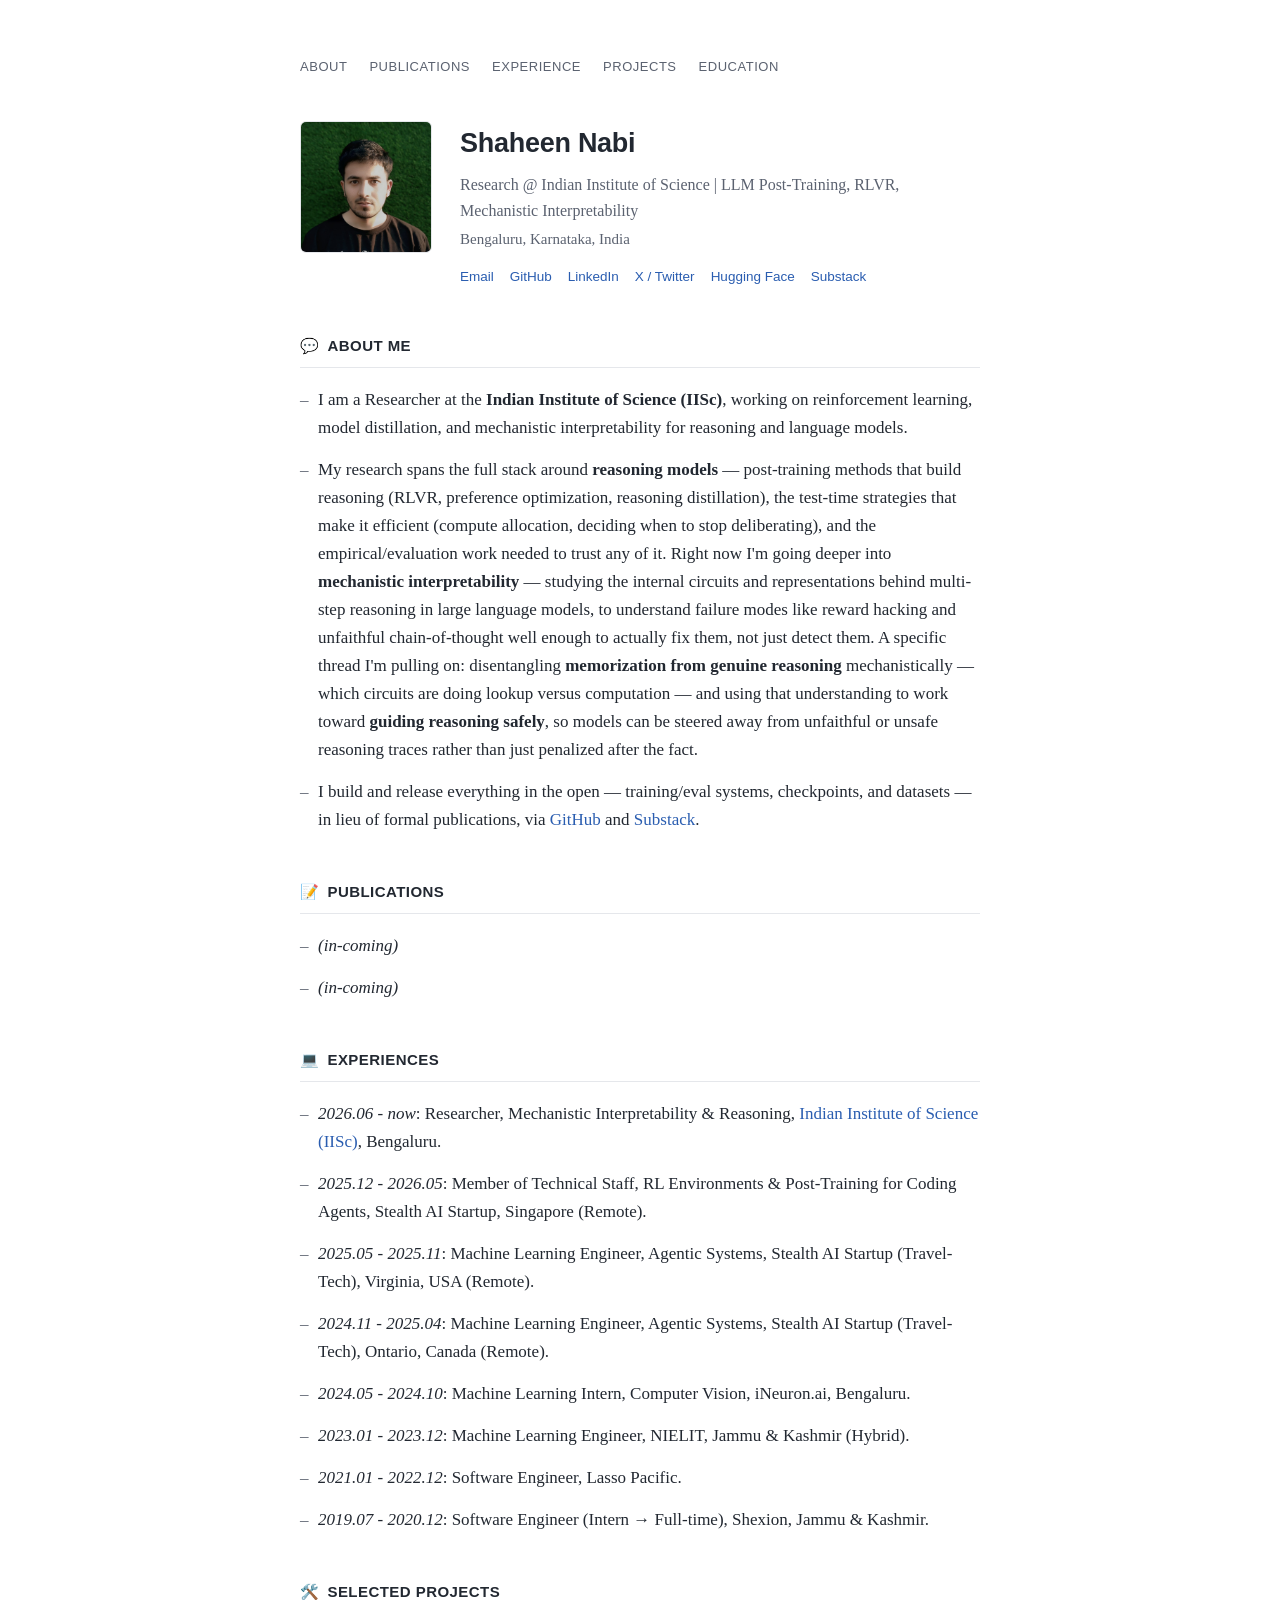
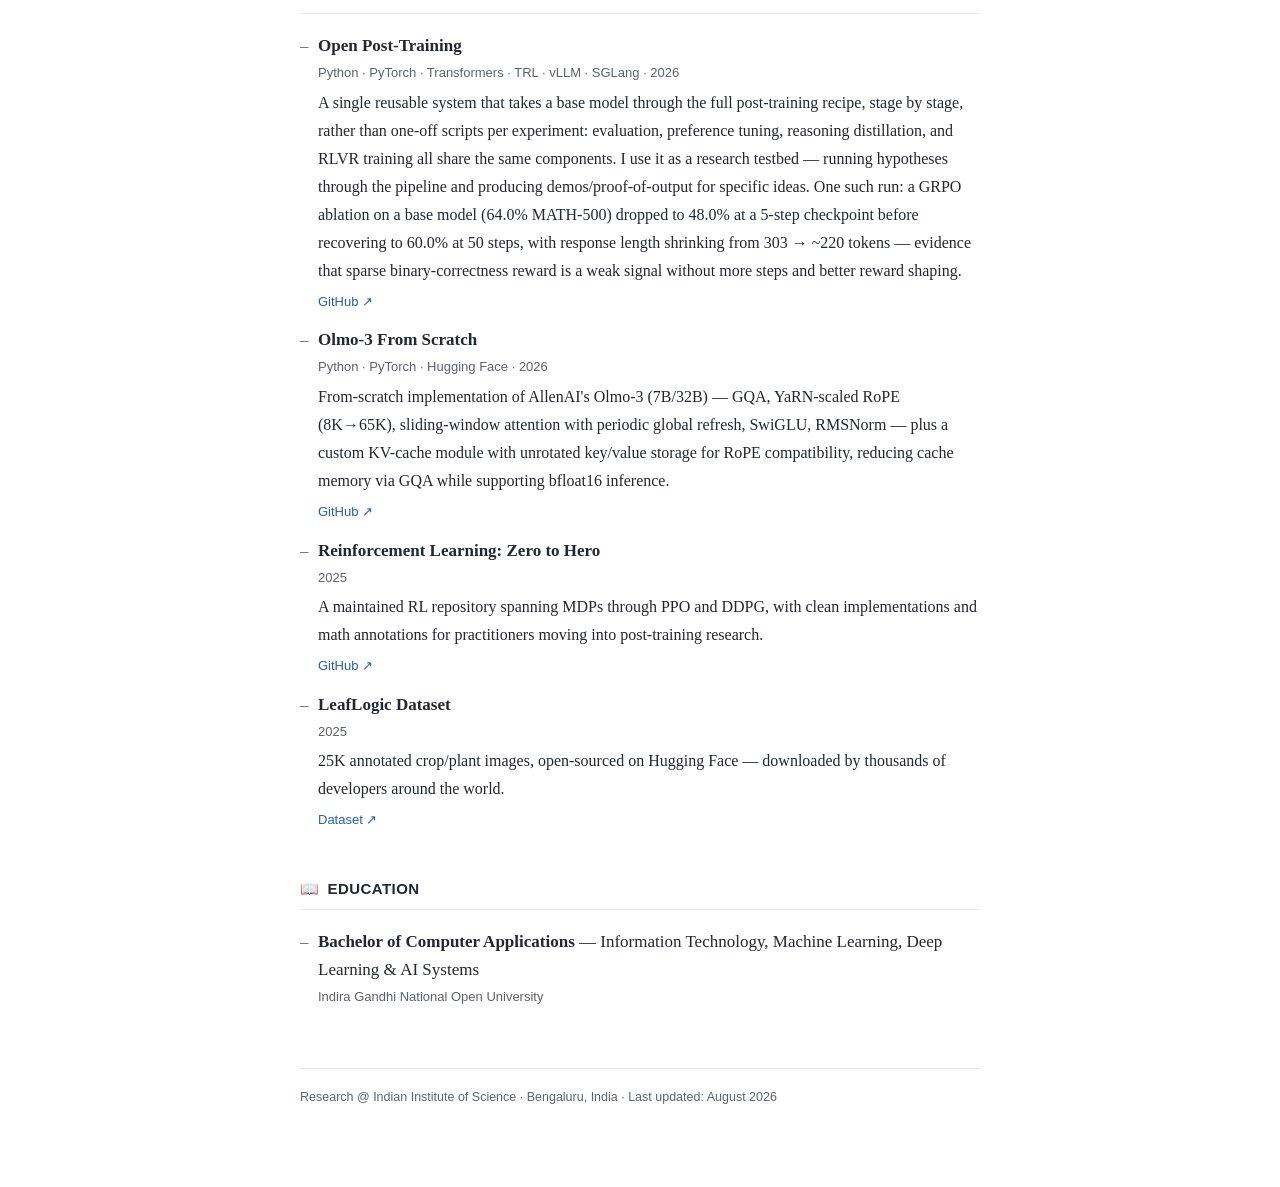
==== index.html @ dc5d9d8c "Update index.html" ====
<!DOCTYPE html>
<html lang="en">
<head>
<meta charset="UTF-8">
<meta name="viewport" content="width=device-width, initial-scale=1.0">
<meta name="description" content="Shaheen Nabi — Research Engineer working on LLM post-training, reasoning models, and reinforcement learning.">
<title>Shaheen Nabi</title>
<style>
  :root{
    --bg: #ffffff;
    --text: #222831;
    --muted: #5b6270;
    --link: #2a5db0;
    --rule: #e5e7eb;
    --accent: #1f7a5c;
    --maxw: 720px;
  }
  *{box-sizing:border-box;}
  body{
    margin:0;
    background:var(--bg);
    color:var(--text);
    font-family: "Iowan Old Style", "Palatino Linotype", Georgia, "Noto Serif", serif;
    font-size:17px;
    line-height:1.65;
    -webkit-font-smoothing:antialiased;
  }
  a{ color:var(--link); text-decoration:none; }
  a:hover{ text-decoration:underline; }
  .wrap{
    max-width:var(--maxw);
    margin:0 auto;
    padding: 56px 20px 80px;
  }
  /* nav */
  nav.top{
    display:flex;
    gap:22px;
    font-family: -apple-system, BlinkMacSystemFont, "Segoe UI", Helvetica, Arial, sans-serif;
    font-size:13px;
    letter-spacing:.04em;
    text-transform:uppercase;
    color:var(--muted);
    margin-bottom:44px;
    flex-wrap:wrap;
  }
  nav.top a{ color:var(--muted); }
  nav.top a:hover{ color:var(--link); }

  /* header / profile block */
  header.profile{
    display:flex;
    gap:28px;
    align-items:flex-start;
    margin-bottom:8px;
  }
  header.profile img{
    width:132px;
    height:132px;
    border-radius:6px;
    object-fit:cover;
    flex-shrink:0;
    border:1px solid var(--rule);
  }
  .id h1{
    font-family: -apple-system, BlinkMacSystemFont, "Segoe UI", Helvetica, Arial, sans-serif;
    font-size:27px;
    font-weight:700;
    margin:0 0 6px;
    letter-spacing:-.01em;
  }
  .id .role{
    font-size:16px;
    color:var(--muted);
    margin-bottom:2px;
  }
  .id .loc{
    font-size:15px;
    color:var(--muted);
    margin-bottom:14px;
  }
  .contacts{
    display:flex;
    flex-wrap:wrap;
    gap:12px 16px;
    font-family: -apple-system, BlinkMacSystemFont, "Segoe UI", Helvetica, Arial, sans-serif;
    font-size:13.5px;
  }
  .contacts a{ color:var(--link); white-space:nowrap; }

  h2.section{
    font-family: -apple-system, BlinkMacSystemFont, "Segoe UI", Helvetica, Arial, sans-serif;
    font-size:15px;
    letter-spacing:.03em;
    text-transform:uppercase;
    color:var(--text);
    border-bottom:1px solid var(--rule);
    padding-bottom:8px;
    margin:46px 0 18px;
  }
  h2.section .emoji{ margin-right:8px; }

  p{ margin:0 0 14px; }

  ul.plain{ list-style:none; margin:0; padding:0; }
  ul.plain li{
    margin-bottom:14px;
    padding-left:18px;
    position:relative;
  }
  ul.plain li::before{
    content:"–";
    position:absolute;
    left:0;
    color:var(--muted);
  }

  .entry-title{ font-weight:700; }
  .entry-meta{
    display:block;
    font-family: -apple-system, BlinkMacSystemFont, "Segoe UI", Helvetica, Arial, sans-serif;
    font-size:13px;
    color:var(--muted);
    margin-top:2px;
    margin-bottom:5px;
  }
  .entry-desc{ font-size:16px; }
  .links-row{
    font-family: -apple-system, BlinkMacSystemFont, "Segoe UI", Helvetica, Arial, sans-serif;
    font-size:13px;
    margin-top:6px;
  }
  .links-row a{ margin-right:14px; }

  .skills-grid{
    display:grid;
    grid-template-columns: 150px 1fr;
    row-gap:10px;
    column-gap:14px;
    font-size:15.5px;
  }
  .skills-grid dt{
    font-weight:700;
    font-family: -apple-system, BlinkMacSystemFont, "Segoe UI", Helvetica, Arial, sans-serif;
    font-size:13px;
    color:var(--muted);
    text-transform:uppercase;
    letter-spacing:.02em;
    padding-top:2px;
  }
  .skills-grid dd{ margin:0; }

  .research-grid li .entry-title{ display:inline; }

  footer{
    margin-top:60px;
    padding-top:18px;
    border-top:1px solid var(--rule);
    font-family: -apple-system, BlinkMacSystemFont, "Segoe UI", Helvetica, Arial, sans-serif;
    font-size:12.5px;
    color:var(--muted);
  }

  @media (max-width: 560px){
    header.profile{ flex-direction:column; align-items:flex-start; }
    .skills-grid{ grid-template-columns: 1fr; }
    .skills-grid dt{ margin-bottom:-4px; }
  }

  @media (prefers-reduced-motion: reduce){
    *{ scroll-behavior:auto !important; }
  }
</style>
</head>
<body>
<div class="wrap">

  <nav class="top">
    <a href="#about">About</a>
    <a href="#publications">Publications</a>
    <a href="#experience">Experience</a>
    <a href="#projects">Projects</a>
    <a href="#education">Education</a>
  </nav>

  <header class="profile">
    <img src="https://shaheennabi.github.io/Shaheen-Nabi.jpg" alt="Shaheen Nabi">
    <div class="id">
      <h1>Shaheen Nabi</h1>
      <div class="role">Research @ Indian Institute of Science | LLM Post-Training, RLVR, Mechanistic Interpretability</div>
      <div class="loc">Bengaluru, Karnataka, India</div>
      <div class="contacts">
        <a href="mailto:devshaheen0@gmail.com">Email</a>
        <a href="https://github.com/shaheennabi">GitHub</a>
        <a href="https://www.linkedin.com/in/shaheennabi/">LinkedIn</a>
        <a href="https://x.com/DevShaheen1">X / Twitter</a>
        <a href="https://huggingface.co/devshaheen">Hugging Face</a>
        <a href="https://substack.com/@shaheennabi">Substack</a>
      </div>
    </div>
  </header>

  <h2 class="section" id="about"><span class="emoji">💬</span>About Me</h2>
  <ul class="plain">
    <li>I am a Researcher at the <strong>Indian Institute of Science (IISc)</strong>, working on reinforcement learning, model distillation, and mechanistic interpretability for reasoning and language models.</li>
    <li>My research spans the full stack around <strong>reasoning models</strong> — post-training methods that build reasoning (RLVR, preference optimization, reasoning distillation), the test-time strategies that make it efficient (compute allocation, deciding when to stop deliberating), and the empirical/evaluation work needed to trust any of it. Right now I'm going deeper into <strong>mechanistic interpretability</strong> — studying the internal circuits and representations behind multi-step reasoning in large language models, to understand failure modes like reward hacking and unfaithful chain-of-thought well enough to actually fix them, not just detect them. A specific thread I'm pulling on: disentangling <strong>memorization from genuine reasoning</strong> mechanistically — which circuits are doing lookup versus computation — and using that understanding to work toward <strong>guiding reasoning safely</strong>, so models can be steered away from unfaithful or unsafe reasoning traces rather than just penalized after the fact.</li>
    <li>I build and release everything in the open — training/eval systems, checkpoints, and datasets — in lieu of formal publications, via <a href="https://github.com/shaheennabi">GitHub</a> and <a href="https://substack.com/@shaheennabi/posts">Substack</a>.</li>
  </ul>

  <h2 class="section" id="publications"><span class="emoji">📝</span>Publications</h2>
  <ul class="plain">
    <li><em>(in-coming)</em></li>
    <li><em>(in-coming)</em></li>
  </ul>

  <h2 class="section" id="experience"><span class="emoji">💻</span>Experiences</h2>
  <ul class="plain">
    <li><em>2026.06 - now</em>: Researcher, Mechanistic Interpretability &amp; Reasoning, <a href="https://www.iisc.ac.in/">Indian Institute of Science (IISc)</a>, Bengaluru.</li>
    <li><em>2025.12 - 2026.05</em>: Member of Technical Staff, RL Environments &amp; Post-Training for Coding Agents, Stealth AI Startup, Singapore (Remote).</li>
    <li><em>2025.05 - 2025.11</em>: Machine Learning Engineer, Agentic Systems, Stealth AI Startup (Travel-Tech), Virginia, USA (Remote).</li>
    <li><em>2024.11 - 2025.04</em>: Machine Learning Engineer, Agentic Systems, Stealth AI Startup (Travel-Tech), Ontario, Canada (Remote).</li>
    <li><em>2024.05 - 2024.10</em>: Machine Learning Intern, Computer Vision, iNeuron.ai, Bengaluru.</li>
    <li><em>2023.01 - 2023.12</em>: Machine Learning Engineer, NIELIT, Jammu &amp; Kashmir (Hybrid).</li>
    <li><em>2021.01 - 2022.12</em>: Software Engineer, Lasso Pacific.</li>
    <li><em>2019.07 - 2020.12</em>: Software Engineer (Intern → Full-time), Shexion, Jammu &amp; Kashmir.</li>
  </ul>

  <h2 class="section" id="projects"><span class="emoji">🛠️</span>Selected Projects</h2>
  <ul class="plain">
    <li>
      <span class="entry-title">Open Post-Training</span>
      <span class="entry-meta">Python · PyTorch · Transformers · TRL · vLLM · SGLang · 2026</span>
      <span class="entry-desc">A single reusable system that takes a base model through the full post-training recipe, stage by stage, rather than one-off scripts per experiment: evaluation, preference tuning, reasoning distillation, and RLVR training all share the same components. I use it as a research testbed — running hypotheses through the pipeline and producing demos/proof-of-output for specific ideas. One such run: a GRPO ablation on a base model (64.0% MATH-500) dropped to 48.0% at a 5-step checkpoint before recovering to 60.0% at 50 steps, with response length shrinking from 303 → ~220 tokens — evidence that sparse binary-correctness reward is a weak signal without more steps and better reward shaping.</span>
      <div class="links-row"><a href="https://github.com/shaheennabi/open-posttraining-system">GitHub ↗</a></div>
    </li>
    <li>
      <span class="entry-title">Olmo-3 From Scratch</span>
      <span class="entry-meta">Python · PyTorch · Hugging Face · 2026</span>
      <span class="entry-desc">From-scratch implementation of AllenAI's Olmo-3 (7B/32B) — GQA, YaRN-scaled RoPE (8K→65K), sliding-window attention with periodic global refresh, SwiGLU, RMSNorm — plus a custom KV-cache module with unrotated key/value storage for RoPE compatibility, reducing cache memory via GQA while supporting bfloat16 inference.</span>
      <div class="links-row"><a href="https://github.com/shaheennabi/Olmo3-from-scratch">GitHub ↗</a></div>
    </li>
    <li>
      <span class="entry-title">Reinforcement Learning: Zero to Hero</span>
      <span class="entry-meta">2025</span>
      <span class="entry-desc">A maintained RL repository spanning MDPs through PPO and DDPG, with clean implementations and math annotations for practitioners moving into post-training research.</span>
      <div class="links-row"><a href="https://github.com/shaheennabi/Reinforcement-Learning-Zero-to-Hero">GitHub ↗</a></div>
    </li>
    <li>
      <span class="entry-title">LeafLogic Dataset</span>
      <span class="entry-meta">2025</span>
      <span class="entry-desc">25K annotated crop/plant images, open-sourced on Hugging Face — downloaded by thousands of developers around the world.</span>
      <div class="links-row"><a href="https://huggingface.co/devshaheen">Dataset ↗</a></div>
    </li>
  </ul>

  <h2 class="section" id="education"><span class="emoji">📖</span>Education</h2>
  <ul class="plain">
    <li>
      <span class="entry-title">Bachelor of Computer Applications</span> — Information Technology, Machine Learning, Deep Learning &amp; AI Systems
      <span class="entry-meta">Indira Gandhi National Open University</span>
    </li>
  </ul>

  <footer>Research @ Indian Institute of Science · Bengaluru, India · Last updated: August 2026</footer>

</div>
</body>
</html>
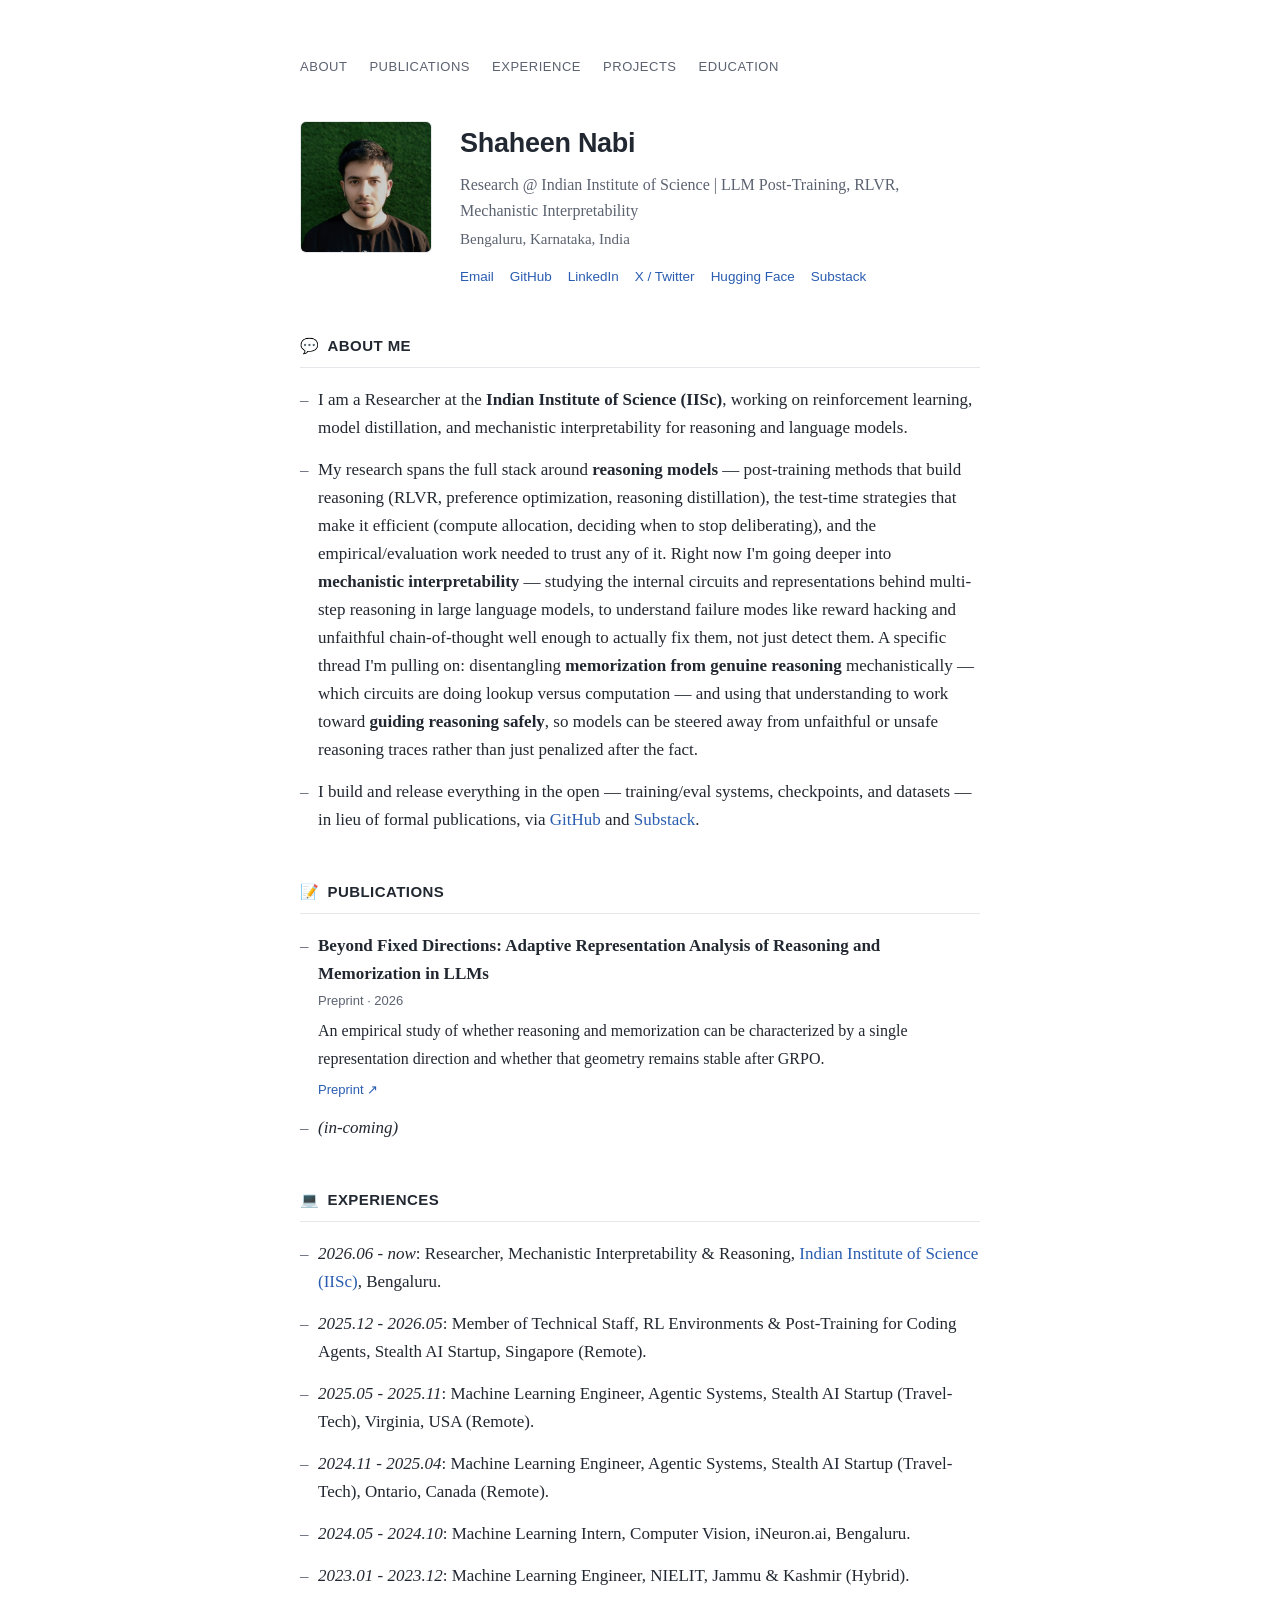
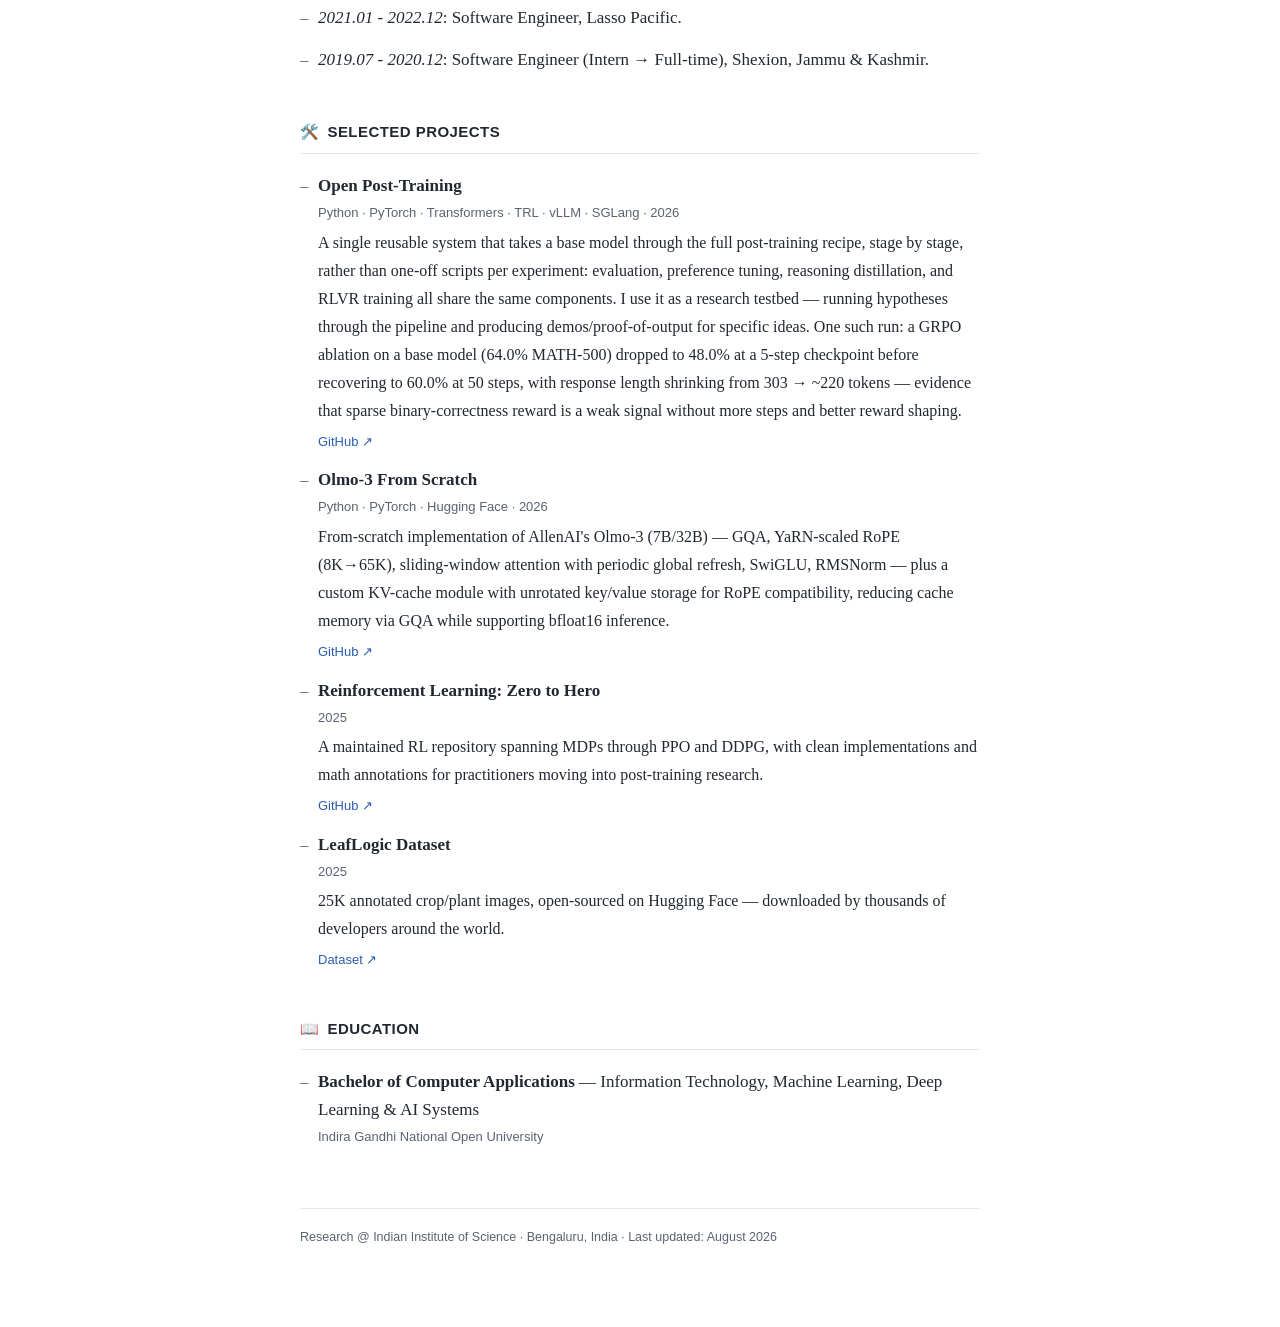
==== commit e5ee6de6: "Update index.html" ====
--- a/index.html
+++ b/index.html
@@ -209,7 +209,12 @@
 
   <h2 class="section" id="publications"><span class="emoji">📝</span>Publications</h2>
   <ul class="plain">
-    <li><em>(in-coming)</em></li>
+    <li>
+      <span class="entry-title">Beyond Fixed Directions: Adaptive Representation Analysis of Reasoning and Memorization in LLMs</span>
+      <span class="entry-meta">Preprint · 2026</span>
+      <span class="entry-desc">An empirical study of whether reasoning and memorization can be characterized by a single representation direction and whether that geometry remains stable after GRPO.</span>
+      <div class="links-row"><a href="https://zenodo.org/records/22043107">Preprint ↗</a></div>
+    </li>
     <li><em>(in-coming)</em></li>
   </ul>
 
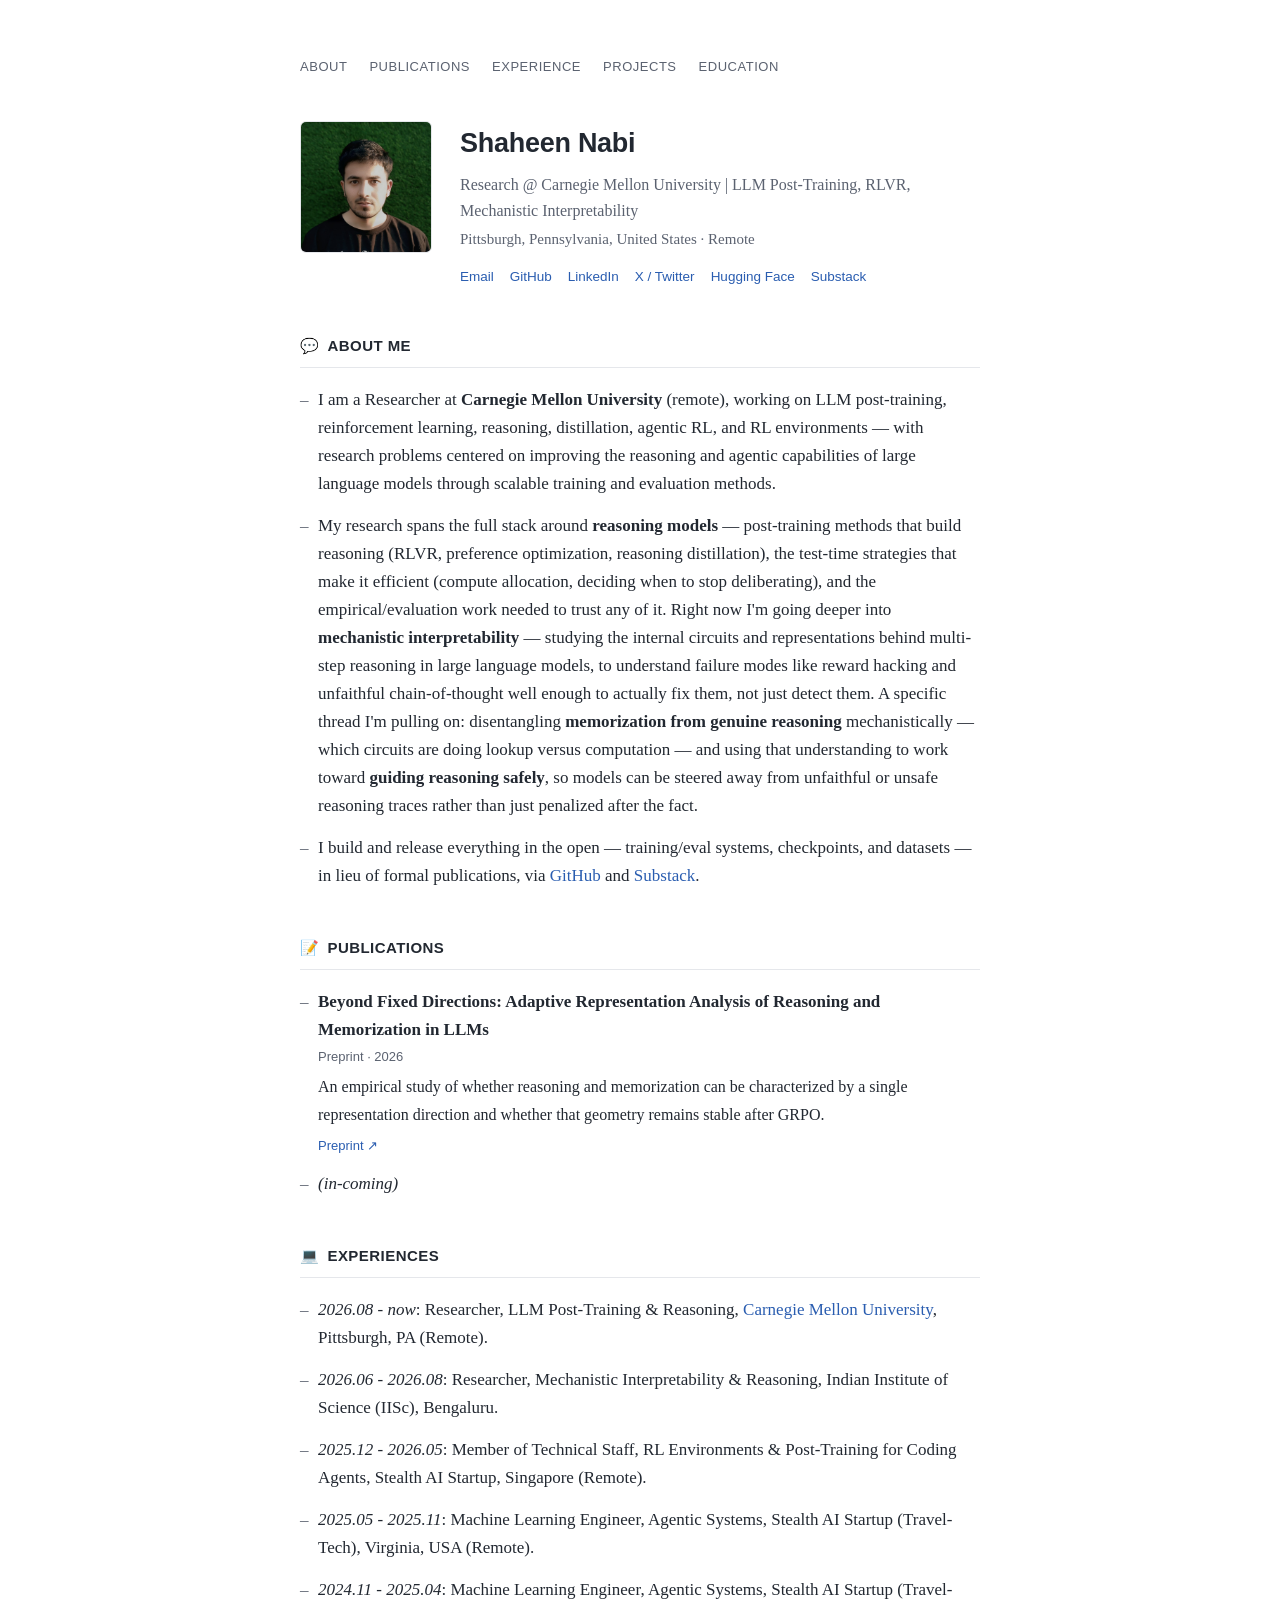
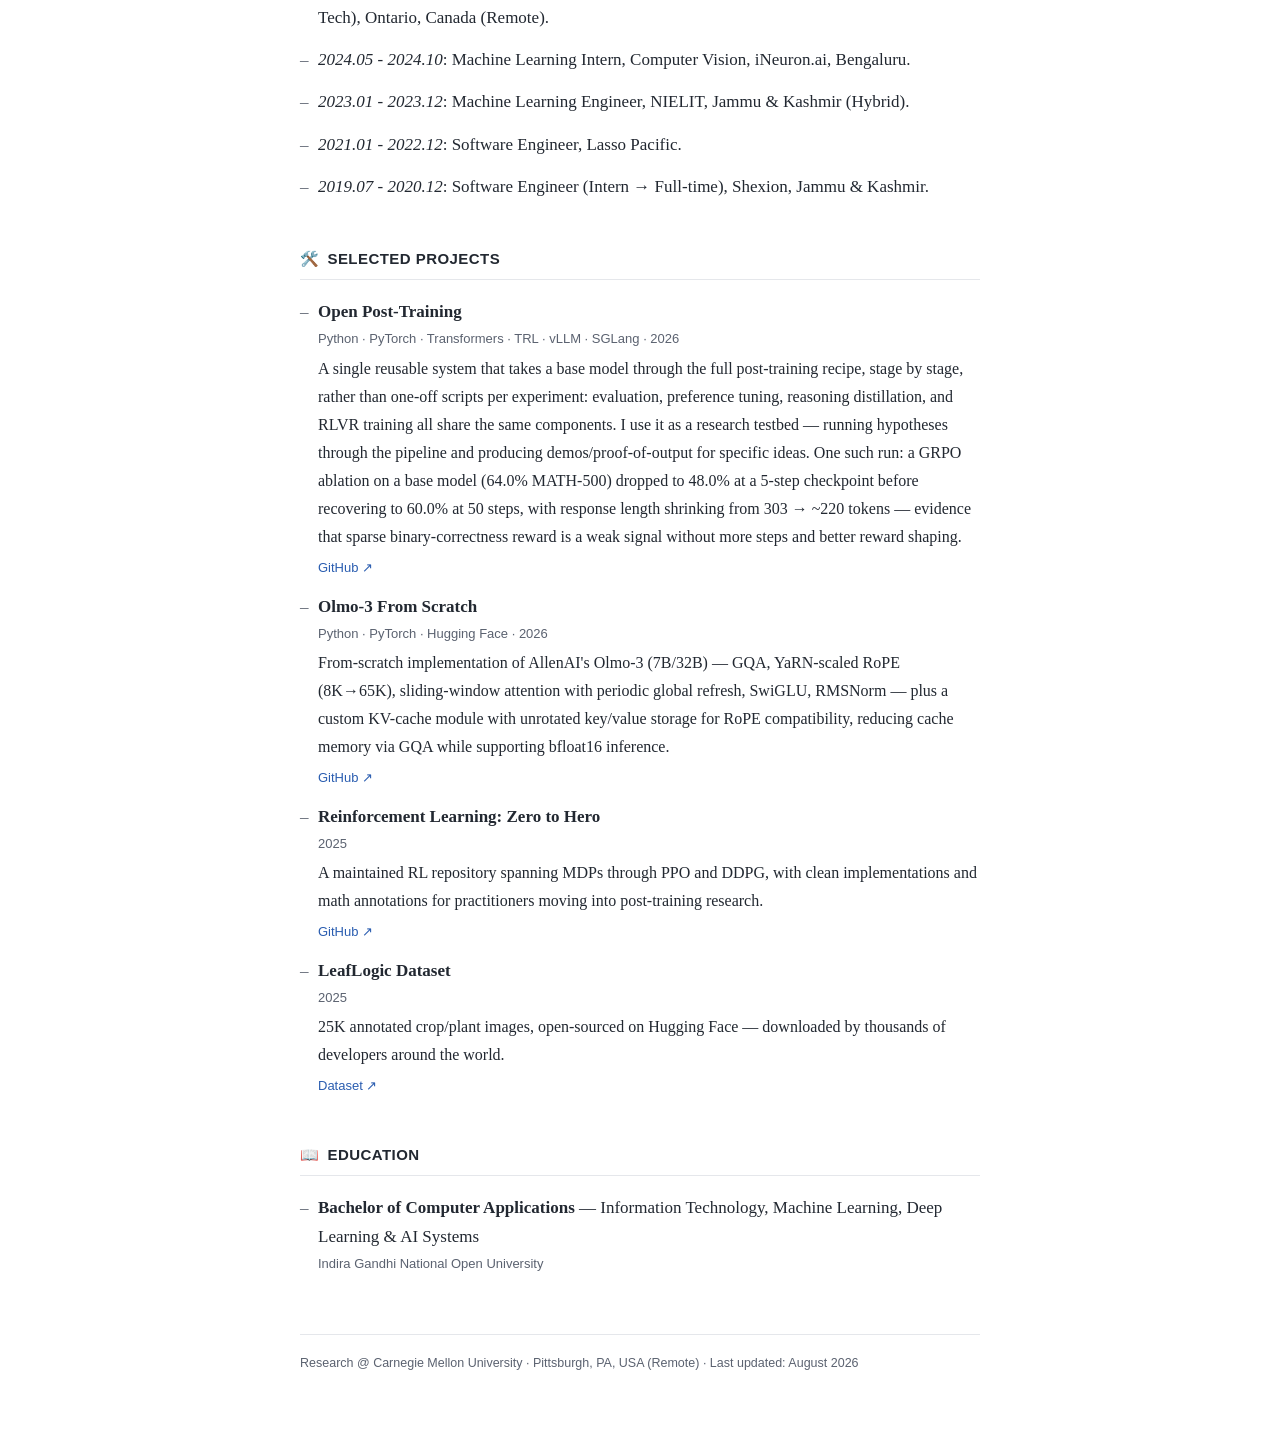
==== commit 4eba6dee: "Update index.html" ====
--- a/index.html
+++ b/index.html
@@ -187,8 +187,8 @@
     <img src="https://shaheennabi.github.io/Shaheen-Nabi.jpg" alt="Shaheen Nabi">
     <div class="id">
       <h1>Shaheen Nabi</h1>
-      <div class="role">Research @ Indian Institute of Science | LLM Post-Training, RLVR, Mechanistic Interpretability</div>
-      <div class="loc">Bengaluru, Karnataka, India</div>
+      <div class="role">Research @ Carnegie Mellon University | LLM Post-Training, RLVR, Mechanistic Interpretability</div>
+      <div class="loc">Pittsburgh, Pennsylvania, United States · Remote</div>
       <div class="contacts">
         <a href="mailto:devshaheen0@gmail.com">Email</a>
         <a href="https://github.com/shaheennabi">GitHub</a>
@@ -202,7 +202,7 @@
 
   <h2 class="section" id="about"><span class="emoji">💬</span>About Me</h2>
   <ul class="plain">
-    <li>I am a Researcher at the <strong>Indian Institute of Science (IISc)</strong>, working on reinforcement learning, model distillation, and mechanistic interpretability for reasoning and language models.</li>
+    <li>I am a Researcher at <strong>Carnegie Mellon University</strong> (remote), working on LLM post-training, reinforcement learning, reasoning, distillation, agentic RL, and RL environments — with research problems centered on improving the reasoning and agentic capabilities of large language models through scalable training and evaluation methods.</li>
     <li>My research spans the full stack around <strong>reasoning models</strong> — post-training methods that build reasoning (RLVR, preference optimization, reasoning distillation), the test-time strategies that make it efficient (compute allocation, deciding when to stop deliberating), and the empirical/evaluation work needed to trust any of it. Right now I'm going deeper into <strong>mechanistic interpretability</strong> — studying the internal circuits and representations behind multi-step reasoning in large language models, to understand failure modes like reward hacking and unfaithful chain-of-thought well enough to actually fix them, not just detect them. A specific thread I'm pulling on: disentangling <strong>memorization from genuine reasoning</strong> mechanistically — which circuits are doing lookup versus computation — and using that understanding to work toward <strong>guiding reasoning safely</strong>, so models can be steered away from unfaithful or unsafe reasoning traces rather than just penalized after the fact.</li>
     <li>I build and release everything in the open — training/eval systems, checkpoints, and datasets — in lieu of formal publications, via <a href="https://github.com/shaheennabi">GitHub</a> and <a href="https://substack.com/@shaheennabi/posts">Substack</a>.</li>
   </ul>
@@ -220,7 +220,8 @@
 
   <h2 class="section" id="experience"><span class="emoji">💻</span>Experiences</h2>
   <ul class="plain">
-    <li><em>2026.06 - now</em>: Researcher, Mechanistic Interpretability &amp; Reasoning, <a href="https://www.iisc.ac.in/">Indian Institute of Science (IISc)</a>, Bengaluru.</li>
+    <li><em>2026.08 - now</em>: Researcher, LLM Post-Training &amp; Reasoning, <a href="https://www.cmu.edu/">Carnegie Mellon University</a>, Pittsburgh, PA (Remote).</li>
+    <li><em>2026.06 - 2026.08</em>: Researcher, Mechanistic Interpretability &amp; Reasoning, Indian Institute of Science (IISc), Bengaluru.</li>
     <li><em>2025.12 - 2026.05</em>: Member of Technical Staff, RL Environments &amp; Post-Training for Coding Agents, Stealth AI Startup, Singapore (Remote).</li>
     <li><em>2025.05 - 2025.11</em>: Machine Learning Engineer, Agentic Systems, Stealth AI Startup (Travel-Tech), Virginia, USA (Remote).</li>
     <li><em>2024.11 - 2025.04</em>: Machine Learning Engineer, Agentic Systems, Stealth AI Startup (Travel-Tech), Ontario, Canada (Remote).</li>
@@ -266,7 +267,7 @@
     </li>
   </ul>
 
-  <footer>Research @ Indian Institute of Science · Bengaluru, India · Last updated: August 2026</footer>
+  <footer>Research @ Carnegie Mellon University · Pittsburgh, PA, USA (Remote) · Last updated: August 2026</footer>
 
 </div>
 </body>
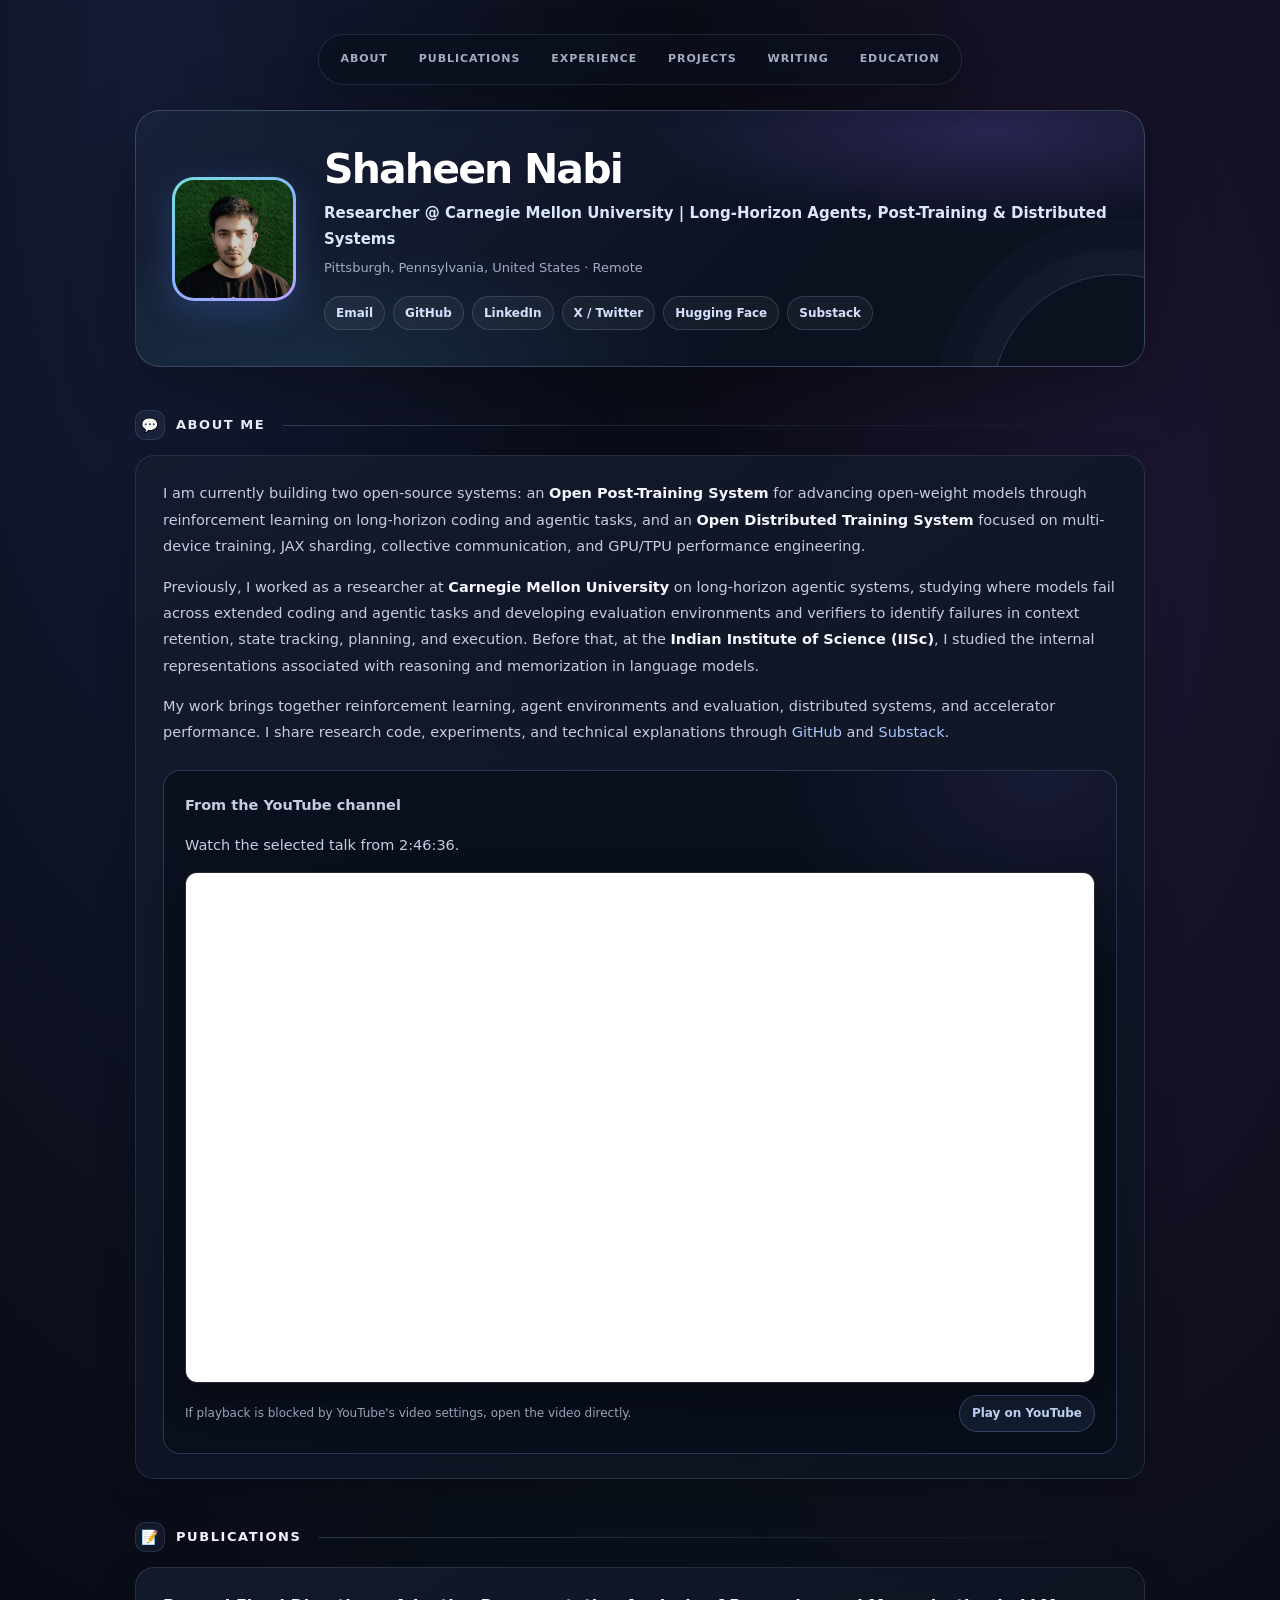
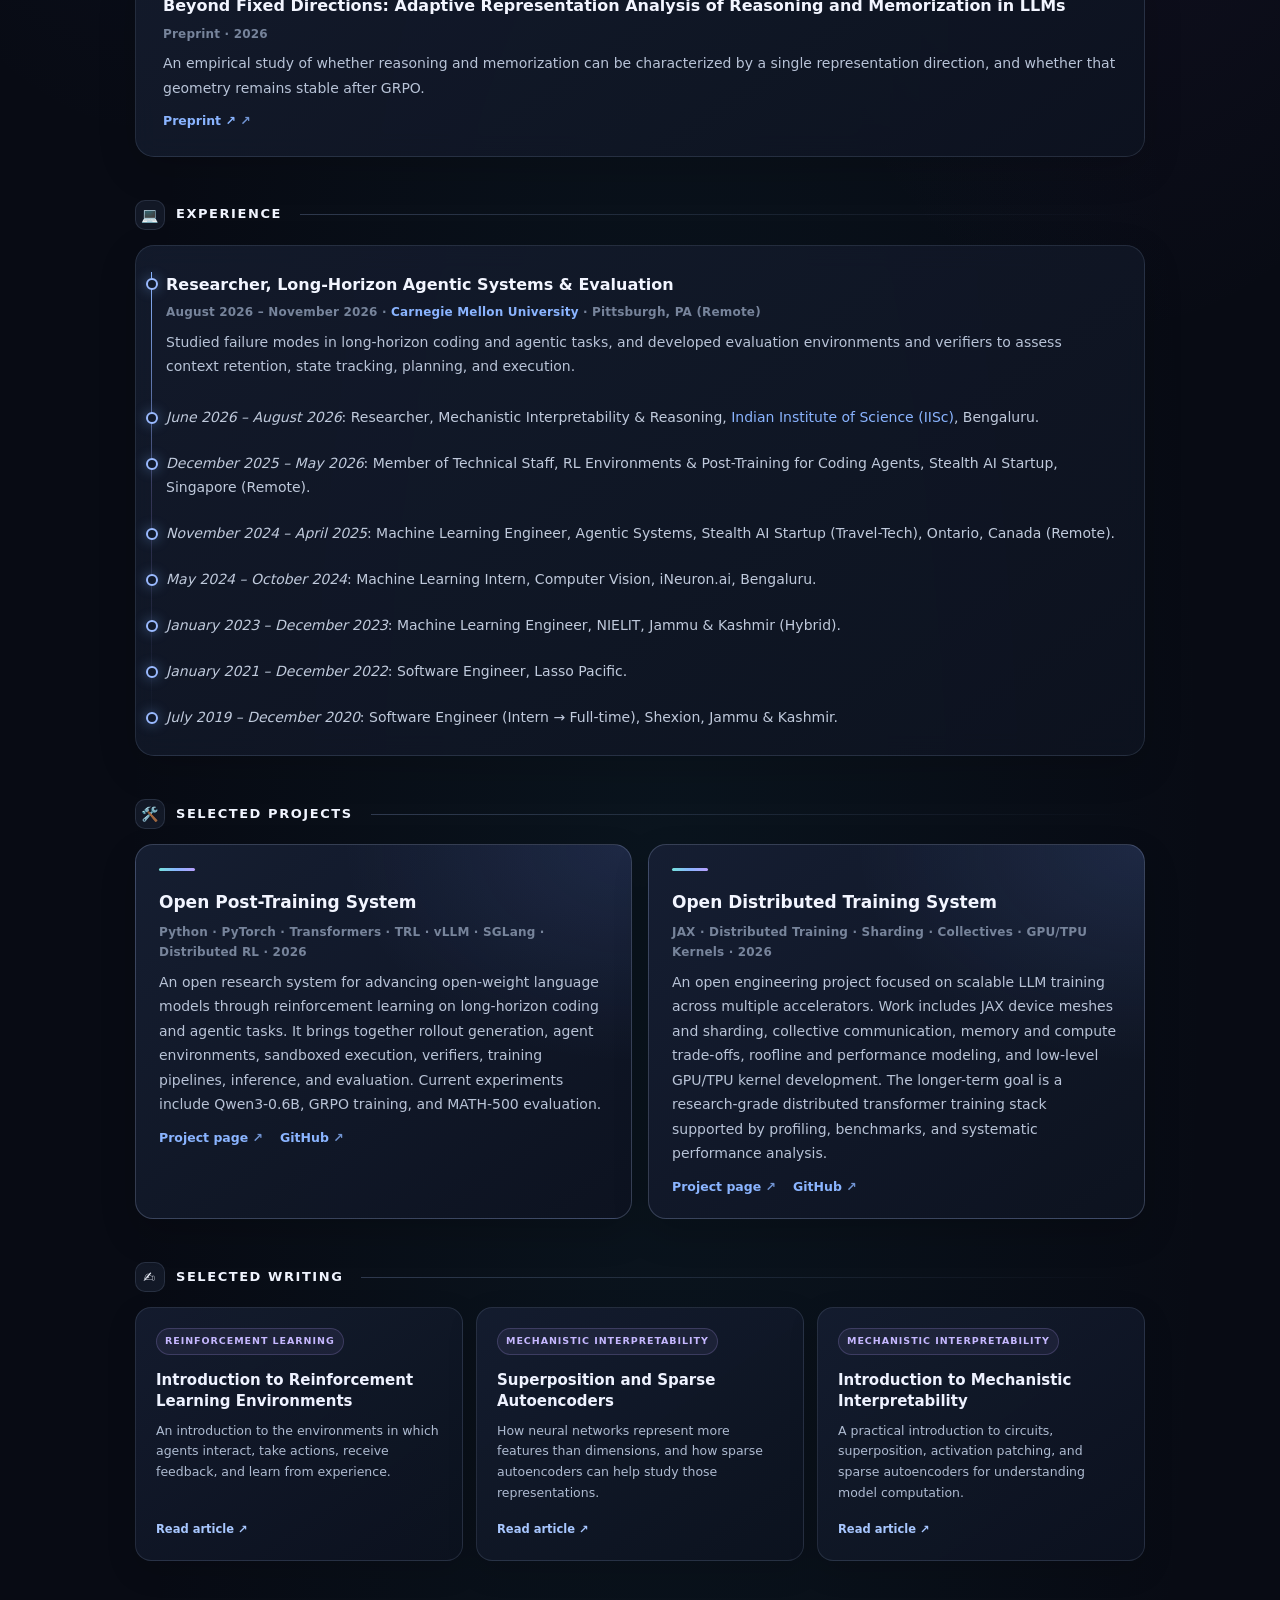
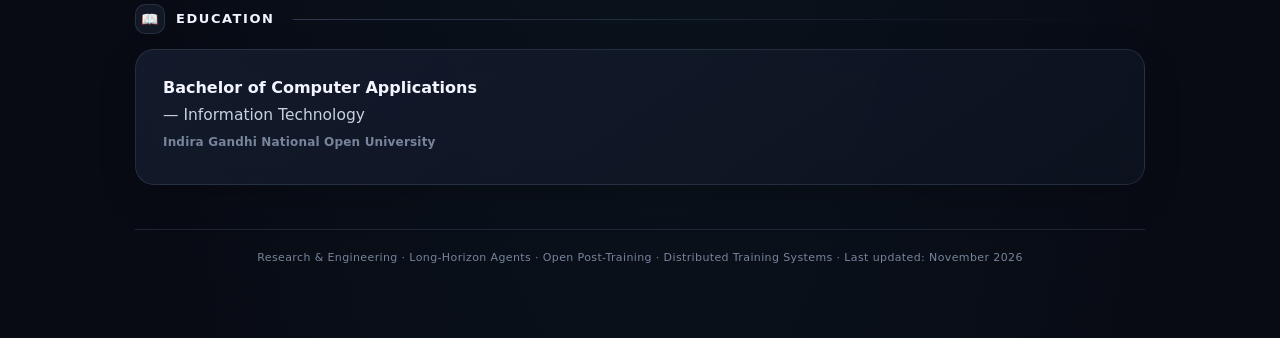
==== commit 7f379eb9: "update" ====
--- a/index.html
+++ b/index.html
@@ -1,274 +1,541 @@
 <!DOCTYPE html>
 <html lang="en">
 <head>
-<meta charset="UTF-8">
-<meta name="viewport" content="width=device-width, initial-scale=1.0">
-<meta name="description" content="Shaheen Nabi — Research Engineer working on LLM post-training, reasoning models, and reinforcement learning.">
-<title>Shaheen Nabi</title>
-<style>
-  :root{
-    --bg: #ffffff;
-    --text: #222831;
-    --muted: #5b6270;
-    --link: #2a5db0;
-    --rule: #e5e7eb;
-    --accent: #1f7a5c;
-    --maxw: 720px;
-  }
-  *{box-sizing:border-box;}
-  body{
-    margin:0;
-    background:var(--bg);
-    color:var(--text);
-    font-family: "Iowan Old Style", "Palatino Linotype", Georgia, "Noto Serif", serif;
-    font-size:17px;
-    line-height:1.65;
-    -webkit-font-smoothing:antialiased;
-  }
-  a{ color:var(--link); text-decoration:none; }
-  a:hover{ text-decoration:underline; }
-  .wrap{
-    max-width:var(--maxw);
-    margin:0 auto;
-    padding: 56px 20px 80px;
-  }
-  /* nav */
-  nav.top{
-    display:flex;
-    gap:22px;
-    font-family: -apple-system, BlinkMacSystemFont, "Segoe UI", Helvetica, Arial, sans-serif;
-    font-size:13px;
-    letter-spacing:.04em;
-    text-transform:uppercase;
-    color:var(--muted);
-    margin-bottom:44px;
-    flex-wrap:wrap;
-  }
-  nav.top a{ color:var(--muted); }
-  nav.top a:hover{ color:var(--link); }
-
-  /* header / profile block */
-  header.profile{
-    display:flex;
-    gap:28px;
-    align-items:flex-start;
-    margin-bottom:8px;
-  }
-  header.profile img{
-    width:132px;
-    height:132px;
-    border-radius:6px;
-    object-fit:cover;
-    flex-shrink:0;
-    border:1px solid var(--rule);
-  }
-  .id h1{
-    font-family: -apple-system, BlinkMacSystemFont, "Segoe UI", Helvetica, Arial, sans-serif;
-    font-size:27px;
-    font-weight:700;
-    margin:0 0 6px;
-    letter-spacing:-.01em;
-  }
-  .id .role{
-    font-size:16px;
-    color:var(--muted);
-    margin-bottom:2px;
-  }
-  .id .loc{
-    font-size:15px;
-    color:var(--muted);
-    margin-bottom:14px;
-  }
-  .contacts{
-    display:flex;
-    flex-wrap:wrap;
-    gap:12px 16px;
-    font-family: -apple-system, BlinkMacSystemFont, "Segoe UI", Helvetica, Arial, sans-serif;
-    font-size:13.5px;
-  }
-  .contacts a{ color:var(--link); white-space:nowrap; }
-
-  h2.section{
-    font-family: -apple-system, BlinkMacSystemFont, "Segoe UI", Helvetica, Arial, sans-serif;
-    font-size:15px;
-    letter-spacing:.03em;
-    text-transform:uppercase;
-    color:var(--text);
-    border-bottom:1px solid var(--rule);
-    padding-bottom:8px;
-    margin:46px 0 18px;
-  }
-  h2.section .emoji{ margin-right:8px; }
-
-  p{ margin:0 0 14px; }
-
-  ul.plain{ list-style:none; margin:0; padding:0; }
-  ul.plain li{
-    margin-bottom:14px;
-    padding-left:18px;
-    position:relative;
-  }
-  ul.plain li::before{
-    content:"–";
-    position:absolute;
-    left:0;
-    color:var(--muted);
-  }
-
-  .entry-title{ font-weight:700; }
-  .entry-meta{
-    display:block;
-    font-family: -apple-system, BlinkMacSystemFont, "Segoe UI", Helvetica, Arial, sans-serif;
-    font-size:13px;
-    color:var(--muted);
-    margin-top:2px;
-    margin-bottom:5px;
-  }
-  .entry-desc{ font-size:16px; }
-  .links-row{
-    font-family: -apple-system, BlinkMacSystemFont, "Segoe UI", Helvetica, Arial, sans-serif;
-    font-size:13px;
-    margin-top:6px;
-  }
-  .links-row a{ margin-right:14px; }
-
-  .skills-grid{
-    display:grid;
-    grid-template-columns: 150px 1fr;
-    row-gap:10px;
-    column-gap:14px;
-    font-size:15.5px;
-  }
-  .skills-grid dt{
-    font-weight:700;
-    font-family: -apple-system, BlinkMacSystemFont, "Segoe UI", Helvetica, Arial, sans-serif;
-    font-size:13px;
-    color:var(--muted);
-    text-transform:uppercase;
-    letter-spacing:.02em;
-    padding-top:2px;
-  }
-  .skills-grid dd{ margin:0; }
-
-  .research-grid li .entry-title{ display:inline; }
-
-  footer{
-    margin-top:60px;
-    padding-top:18px;
-    border-top:1px solid var(--rule);
-    font-family: -apple-system, BlinkMacSystemFont, "Segoe UI", Helvetica, Arial, sans-serif;
-    font-size:12.5px;
-    color:var(--muted);
-  }
-
-  @media (max-width: 560px){
-    header.profile{ flex-direction:column; align-items:flex-start; }
-    .skills-grid{ grid-template-columns: 1fr; }
-    .skills-grid dt{ margin-bottom:-4px; }
-  }
-
-  @media (prefers-reduced-motion: reduce){
-    *{ scroll-behavior:auto !important; }
-  }
-</style>
+  <meta charset="UTF-8">
+  <meta name="viewport" content="width=device-width, initial-scale=1.0">
+  <meta name="description" content="Shaheen Nabi — Researcher and Research Engineer working on long-horizon agents, distributed reinforcement learning, open post-training systems, and accelerator performance engineering.">
+  <meta name="theme-color" content="#080b14">
+  <title>Shaheen Nabi | Research Engineer</title>
+  <style>
+    :root {
+      color-scheme: dark;
+      --bg: #080b14;
+      --surface: rgba(17, 23, 39, .82);
+      --surface-strong: #111827;
+      --text: #edf2ff;
+      --muted: #a2adc2;
+      --muted-2: #77849b;
+      --line: rgba(166, 184, 222, .15);
+      --line-strong: rgba(166, 184, 222, .25);
+      --blue: #8ab4ff;
+      --violet: #b7a0ff;
+      --cyan: #75e1dc;
+      --maxw: 1010px;
+      --shadow: 0 22px 70px rgba(0, 0, 0, .28);
+    }
+
+    * { box-sizing: border-box; }
+    html { scroll-behavior: smooth; scroll-padding-top: 96px; }
+    body {
+      margin: 0;
+      color: var(--text);
+      background:
+        radial-gradient(ellipse at 12% 2%, rgba(68, 90, 185, .20), transparent 34rem),
+        radial-gradient(ellipse at 88% 15%, rgba(124, 72, 180, .17), transparent 33rem),
+        radial-gradient(ellipse at 52% 72%, rgba(31, 116, 132, .09), transparent 34rem),
+        var(--bg);
+      font-family: Inter, ui-sans-serif, system-ui, -apple-system, BlinkMacSystemFont, "Segoe UI", sans-serif;
+      font-size: 15.5px;
+      line-height: 1.72;
+      -webkit-font-smoothing: antialiased;
+      overflow-x: hidden;
+    }
+    body::before {
+      content: "";
+      position: fixed;
+      inset: 0;
+      pointer-events: none;
+      z-index: -1;
+      opacity: .17;
+      background-image:
+        linear-gradient(rgba(170, 190, 230, .055) 1px, transparent 1px),
+        linear-gradient(90deg, rgba(170, 190, 230, .055) 1px, transparent 1px);
+      background-size: 54px 54px;
+      mask-image: linear-gradient(to bottom, black, transparent 78%);
+    }
+    a { color: var(--blue); text-decoration: none; transition: color .18s ease, opacity .18s ease, transform .18s ease; }
+    a:hover { color: #c9dcff; text-decoration: none; }
+    .wrap { width: min(var(--maxw), calc(100% - 40px)); margin: 34px auto 70px; }
+
+    nav.top {
+      display: flex;
+      align-items: center;
+      justify-content: center;
+      flex-wrap: wrap;
+      gap: 5px;
+      width: fit-content;
+      max-width: 100%;
+      margin: 0 auto 25px;
+      padding: 8px;
+      border: 1px solid var(--line);
+      border-radius: 999px;
+      background: rgba(11, 16, 29, .76);
+      box-shadow: 0 10px 35px rgba(0, 0, 0, .18);
+      backdrop-filter: blur(18px);
+      position: sticky;
+      top: 12px;
+      z-index: 20;
+    }
+    nav.top a {
+      padding: 7px 13px;
+      border-radius: 999px;
+      color: var(--muted);
+      font-size: 11px;
+      font-weight: 750;
+      letter-spacing: .085em;
+      text-transform: uppercase;
+    }
+    nav.top a:hover { color: var(--text); background: rgba(139, 174, 255, .12); }
+
+    header.profile {
+      position: relative;
+      isolation: isolate;
+      display: flex;
+      align-items: center;
+      gap: 28px;
+      padding: 36px;
+      margin-bottom: 35px;
+      overflow: hidden;
+      border: 1px solid var(--line-strong);
+      border-radius: 25px;
+      background:
+        radial-gradient(ellipse at 85% 8%, rgba(144, 105, 255, .22), transparent 22rem),
+        radial-gradient(ellipse at 18% 100%, rgba(73, 172, 205, .13), transparent 25rem),
+        linear-gradient(135deg, rgba(24, 34, 58, .96), rgba(12, 18, 32, .96) 65%);
+      box-shadow: var(--shadow);
+    }
+    header.profile::after {
+      content: "";
+      position: absolute;
+      z-index: -1;
+      width: 250px;
+      height: 250px;
+      right: -100px;
+      bottom: -160px;
+      border: 1px solid rgba(170, 190, 255, .22);
+      border-radius: 50%;
+      box-shadow: 0 0 0 25px rgba(170, 190, 255, .025), 0 0 0 55px rgba(170, 190, 255, .02);
+    }
+    header.profile img {
+      width: 124px;
+      height: 124px;
+      flex-shrink: 0;
+      padding: 3px;
+      border-radius: 22px;
+      object-fit: cover;
+      background: linear-gradient(145deg, var(--cyan), var(--blue), var(--violet));
+      box-shadow: 0 10px 35px rgba(89, 141, 255, .24);
+    }
+    .id h1 {
+      margin: 0 0 8px;
+      color: #fff;
+      font-size: clamp(30px, 4.2vw, 41px);
+      line-height: 1.12;
+      font-weight: 790;
+      letter-spacing: -.045em;
+    }
+    .id .role { margin-bottom: 5px; color: #dce7ff; font-size: 15px; font-weight: 620; }
+    .id .loc { margin-bottom: 16px; color: var(--muted); font-size: 13px; }
+    .contacts { display: flex; flex-wrap: wrap; gap: 8px; }
+    .contacts a {
+      padding: 6px 11px;
+      border: 1px solid rgba(175, 195, 235, .19);
+      border-radius: 999px;
+      background: rgba(255, 255, 255, .045);
+      color: #d5e2ff;
+      font-size: 12px;
+      font-weight: 620;
+    }
+    .contacts a:hover { border-color: rgba(138, 180, 255, .55); background: rgba(138, 180, 255, .12); }
+
+    h2.section {
+      display: flex;
+      align-items: center;
+      gap: 11px;
+      margin: 43px 0 15px;
+      color: #f1f5ff;
+      font-size: 13px;
+      font-weight: 780;
+      letter-spacing: .12em;
+      text-transform: uppercase;
+    }
+    h2.section::after {
+      content: "";
+      height: 1px;
+      flex: 1;
+      margin-left: 7px;
+      background: linear-gradient(90deg, rgba(146, 169, 219, .28), transparent);
+    }
+    h2.section .emoji {
+      display: grid;
+      place-items: center;
+      width: 30px;
+      height: 30px;
+      border: 1px solid var(--line);
+      border-radius: 10px;
+      background: rgba(138, 180, 255, .08);
+      font-size: 14px;
+    }
+
+    ul.plain, .about-card {
+      list-style: none;
+      margin: 0;
+      padding: 24px 27px;
+      border: 1px solid var(--line);
+      border-radius: 19px;
+      background: linear-gradient(145deg, rgba(20, 28, 46, .88), rgba(13, 19, 32, .88));
+      box-shadow: 0 12px 38px rgba(0, 0, 0, .16);
+      backdrop-filter: blur(12px);
+    }
+    ul.plain li { margin: 0 0 19px; padding: 0; }
+    ul.plain li:last-child { margin-bottom: 0; }
+    ul.plain li::before { content: none; }
+
+    .about-card p { margin: 0 0 14px; color: #c4cee0; font-size: 14.5px; line-height: 1.82; }
+    .about-card p:last-of-type { margin-bottom: 0; }
+    .about-card strong { color: #f5f7ff; font-weight: 700; }
+    .about-card a { color: #a8c7ff; }
+
+    .entry-title { display: block; color: #f2f5ff; font-size: 16px; font-weight: 740; }
+    .entry-meta {
+      display: block;
+      margin: 4px 0 7px;
+      color: var(--muted-2);
+      font-size: 12px;
+      font-weight: 650;
+      letter-spacing: .015em;
+    }
+    .entry-desc { display: block; color: #b8c3d7; font-size: 14px; line-height: 1.75; }
+    .links-row { margin-top: 10px; font-size: 12.5px; font-weight: 720; }
+    .links-row a { margin-right: 17px; }
+    .links-row a::after { content: " ↗"; opacity: .8; }
+
+    #experience-list { position: relative; padding-left: 30px; }
+    #experience-list::before {
+      content: "";
+      position: absolute;
+      top: 26px;
+      bottom: 26px;
+      left: 15px;
+      width: 1px;
+      background: linear-gradient(var(--blue), rgba(183, 160, 255, .2), transparent);
+    }
+    #experience-list li { position: relative; padding: 1px 0 2px; }
+    #experience-list li::after {
+      content: "";
+      position: absolute;
+      left: -20px;
+      top: 8px;
+      width: 8px;
+      height: 8px;
+      border: 2px solid #9abaff;
+      border-radius: 50%;
+      background: #111a2c;
+      box-shadow: 0 0 13px rgba(138, 180, 255, .45);
+    }
+    #experience-list li:not(:first-child) { color: #c0cadc; font-size: 14px; }
+    #experience-list li:first-child { padding-bottom: 6px; }
+
+    #projects-list {
+      display: grid;
+      grid-template-columns: repeat(2, minmax(0, 1fr));
+      gap: 16px;
+      padding: 0;
+      border: 0;
+      background: transparent;
+      box-shadow: none;
+      backdrop-filter: none;
+    }
+    #projects-list li {
+      position: relative;
+      min-width: 0;
+      margin: 0;
+      padding: 23px 23px 21px;
+      overflow: hidden;
+      border: 1px solid var(--line-strong);
+      border-radius: 18px;
+      background:
+        radial-gradient(ellipse at 100% 0%, rgba(115, 152, 255, .13), transparent 18rem),
+        linear-gradient(145deg, rgba(22, 31, 51, .96), rgba(13, 19, 32, .96));
+      box-shadow: 0 15px 35px rgba(0, 0, 0, .18);
+      transition: transform .22s ease, border-color .22s ease, box-shadow .22s ease;
+    }
+    #projects-list li:hover {
+      transform: translateY(-4px);
+      border-color: rgba(138, 180, 255, .43);
+      box-shadow: 0 20px 45px rgba(0, 0, 0, .25), 0 0 30px rgba(102, 140, 255, .07);
+    }
+    #projects-list li::before {
+      content: "";
+      display: block;
+      width: 36px;
+      height: 3px;
+      margin-bottom: 17px;
+      border-radius: 9px;
+      background: linear-gradient(90deg, var(--cyan), var(--blue), var(--violet));
+    }
+    #projects-list .entry-title { font-size: 17px; }
+    #projects-list .entry-desc { min-height: 132px; }
+
+    #writing-list {
+      display: grid;
+      grid-template-columns: repeat(3, minmax(0, 1fr));
+      gap: 13px;
+      padding: 0;
+      border: 0;
+      background: transparent;
+      box-shadow: none;
+      backdrop-filter: none;
+    }
+    .article-card {
+      display: flex;
+      flex-direction: column;
+      min-height: 190px;
+      padding: 20px;
+      border: 1px solid var(--line);
+      border-radius: 16px;
+      background: linear-gradient(145deg, rgba(21, 29, 48, .92), rgba(12, 18, 31, .94));
+      box-shadow: 0 10px 30px rgba(0, 0, 0, .14);
+      transition: transform .2s ease, border-color .2s ease, background .2s ease;
+    }
+    .article-card:hover {
+      transform: translateY(-3px);
+      border-color: rgba(183, 160, 255, .48);
+      background: linear-gradient(145deg, rgba(30, 37, 62, .98), rgba(14, 20, 35, .98));
+    }
+    .article-kicker {
+      display: inline-block;
+      width: fit-content;
+      margin-bottom: 15px;
+      padding: 4px 8px;
+      border: 1px solid rgba(183, 160, 255, .2);
+      border-radius: 999px;
+      color: #c6b8ff;
+      background: rgba(183, 160, 255, .075);
+      font-size: 9.5px;
+      font-weight: 800;
+      letter-spacing: .1em;
+      text-transform: uppercase;
+    }
+    .article-title { margin: 0 0 9px; color: #eef2ff; font-size: 15px; line-height: 1.4; font-weight: 740; }
+    .article-summary { margin: 0; color: #aebbd1; font-size: 12.5px; line-height: 1.65; }
+    .article-read { margin-top: auto; padding-top: 17px; color: #a8c7ff; font-size: 11.5px; font-weight: 740; }
+
+    .video-block {
+      margin-top: 24px;
+      padding: 21px;
+      border: 1px solid rgba(138, 180, 255, .23);
+      border-radius: 17px;
+      background:
+        radial-gradient(ellipse at 92% 0%, rgba(113, 92, 207, .14), transparent 17rem),
+        rgba(8, 13, 24, .62);
+    }
+    .video-topline { display: flex; align-items: end; justify-content: space-between; gap: 16px; margin-bottom: 13px; }
+    .video-heading { margin: 0; color: #f0f4ff; font-size: 15px; font-weight: 750; }
+    .video-subtitle { margin: 3px 0 0; color: var(--muted); font-size: 12px; }
+    .video-frame {
+      position: relative;
+      width: 100%;
+      aspect-ratio: 16 / 9;
+      overflow: hidden;
+      border: 1px solid rgba(175, 195, 235, .18);
+      border-radius: 12px;
+      background: #05070c;
+      box-shadow: 0 14px 36px rgba(0, 0, 0, .3);
+    }
+    .video-frame iframe { position: absolute; inset: 0; width: 100%; height: 100%; border: 0; }
+    .video-fallback {
+      display: flex;
+      align-items: center;
+      justify-content: space-between;
+      gap: 14px;
+      margin-top: 12px;
+      color: var(--muted);
+      font-size: 12px;
+    }
+    .video-fallback a {
+      flex-shrink: 0;
+      padding: 7px 12px;
+      border: 1px solid rgba(138, 180, 255, .28);
+      border-radius: 999px;
+      background: rgba(138, 180, 255, .09);
+      color: #c8dcff;
+      font-weight: 720;
+    }
+    #education-list li { color: #c6d0e1; }
+    footer {
+      margin-top: 44px;
+      padding: 19px 8px 0;
+      border-top: 1px solid var(--line);
+      color: var(--muted-2);
+      font-size: 11px;
+      letter-spacing: .035em;
+      text-align: center;
+    }
+
+    @media (max-width: 800px) {
+      #writing-list { grid-template-columns: repeat(2, minmax(0, 1fr)); }
+    }
+    @media (max-width: 650px) {
+      .wrap { width: min(100% - 26px, var(--maxw)); margin-top: 15px; }
+      nav.top { position: static; width: 100%; border-radius: 15px; gap: 3px; }
+      nav.top a { padding: 7px 9px; font-size: 10px; }
+      header.profile { align-items: flex-start; gap: 17px; padding: 22px; border-radius: 20px; }
+      header.profile img { width: 88px; height: 88px; border-radius: 17px; }
+      .id h1 { font-size: 28px; }
+      .id .role { font-size: 13px; line-height: 1.55; }
+      .id .loc { font-size: 11.5px; }
+      .contacts { gap: 6px; }
+      .contacts a { padding: 5px 8px; font-size: 11px; }
+      h2.section { margin-top: 33px; }
+      ul.plain, .about-card { padding: 19px; }
+      #projects-list { grid-template-columns: 1fr; }
+      #projects-list .entry-desc { min-height: 0; }
+      #writing-list { grid-template-columns: 1fr; }
+      .article-card { min-height: 0; }
+      .video-block { padding: 15px; }
+      .video-fallback { align-items: flex-start; flex-direction: column; }
+    }
+    @media (max-width: 390px) {
+      header.profile { flex-direction: column; }
+      header.profile img { width: 96px; height: 96px; }
+    }
+    @media (prefers-reduced-motion: reduce) {
+      html { scroll-behavior: auto; }
+      *, *::before, *::after { transition-duration: .01ms !important; animation-duration: .01ms !important; }
+    }
+  </style>
 </head>
 <body>
-<div class="wrap">
-
-  <nav class="top">
-    <a href="#about">About</a>
-    <a href="#publications">Publications</a>
-    <a href="#experience">Experience</a>
-    <a href="#projects">Projects</a>
-    <a href="#education">Education</a>
-  </nav>
-
-  <header class="profile">
-    <img src="https://shaheennabi.github.io/Shaheen-Nabi.jpg" alt="Shaheen Nabi">
-    <div class="id">
-      <h1>Shaheen Nabi</h1>
-      <div class="role">Research @ Carnegie Mellon University | LLM Post-Training, RLVR, Mechanistic Interpretability</div>
-      <div class="loc">Pittsburgh, Pennsylvania, United States · Remote</div>
-      <div class="contacts">
-        <a href="mailto:devshaheen0@gmail.com">Email</a>
-        <a href="https://github.com/shaheennabi">GitHub</a>
-        <a href="https://www.linkedin.com/in/shaheennabi/">LinkedIn</a>
-        <a href="https://x.com/DevShaheen1">X / Twitter</a>
-        <a href="https://huggingface.co/devshaheen">Hugging Face</a>
-        <a href="https://substack.com/@shaheennabi">Substack</a>
+  <div class="wrap">
+    <nav class="top" aria-label="Main navigation">
+      <a href="#about">About</a>
+      <a href="#publications">Publications</a>
+      <a href="#experience">Experience</a>
+      <a href="#projects">Projects</a>
+      <a href="#writing">Writing</a>
+      <a href="#education">Education</a>
+    </nav>
+
+    <header class="profile">
+      <img src="https://shaheennabi.github.io/Shaheen-Nabi.jpg" alt="Shaheen Nabi">
+      <div class="id">
+        <h1>Shaheen Nabi</h1>
+        <div class="role">Researcher @ Carnegie Mellon University | Long-Horizon Agents, Post-Training &amp; Distributed Systems</div>
+        <div class="loc">Pittsburgh, Pennsylvania, United States · Remote</div>
+        <div class="contacts">
+          <a href="mailto:devshaheen0@gmail.com">Email</a>
+          <a href="https://github.com/shaheennabi">GitHub</a>
+          <a href="https://www.linkedin.com/in/shaheennabi/">LinkedIn</a>
+          <a href="https://x.com/DevShaheen1">X / Twitter</a>
+          <a href="https://huggingface.co/devshaheen">Hugging Face</a>
+          <a href="https://substack.com/@shaheennabi">Substack</a>
+        </div>
       </div>
+    </header>
+
+    <h2 class="section" id="about"><span class="emoji">💬</span>About Me</h2>
+    <section class="about-card" id="about-list">
+      <p>I am currently building two open-source systems: an <strong>Open Post-Training System</strong> for advancing open-weight models through reinforcement learning on long-horizon coding and agentic tasks, and an <strong>Open Distributed Training System</strong> focused on multi-device training, JAX sharding, collective communication, and GPU/TPU performance engineering.</p>
+      <p>Previously, I worked as a researcher at <strong>Carnegie Mellon University</strong> on long-horizon agentic systems, studying where models fail across extended coding and agentic tasks and developing evaluation environments and verifiers to identify failures in context retention, state tracking, planning, and execution. Before that, at the <strong>Indian Institute of Science (IISc)</strong>, I studied the internal representations associated with reasoning and memorization in language models.</p>
+      <p>My work brings together reinforcement learning, agent environments and evaluation, distributed systems, and accelerator performance. I share research code, experiments, and technical explanations through <a href="https://github.com/shaheennabi">GitHub</a> and <a href="https://substack.com/@shaheennabi/posts">Substack</a>.</p>
+
+      <div class="video-block">
+        <div class="video-topline">
+          <div>
+            <p class="video-heading">From the YouTube channel</p>
+            <p class="video-subtitle">Watch the selected talk from 2:46:36.</p>
+          </div>
+        </div>
+        <div class="video-frame">
+          <iframe
+            src="https://www.youtube.com/embed/OqHqZq-km5I?start=9996&amp;rel=0&amp;playsinline=1"
+            title="Shaheen Nabi — selected YouTube video"
+            loading="eager"
+            referrerpolicy="strict-origin-when-cross-origin"
+            allow="accelerometer; autoplay; clipboard-write; encrypted-media; gyroscope; picture-in-picture; web-share"
+            allowfullscreen></iframe>
+        </div>
+        <div class="video-fallback">
+          <span>If playback is blocked by YouTube's video settings, open the video directly.</span>
+          <a href="https://www.youtube.com/watch?v=OqHqZq-km5I&amp;t=9996s" target="_blank" rel="noopener noreferrer">Play on YouTube</a>
+        </div>
+      </div>
+    </section>
+
+    <h2 class="section" id="publications"><span class="emoji">📝</span>Publications</h2>
+    <ul class="plain">
+      <li>
+        <span class="entry-title">Beyond Fixed Directions: Adaptive Representation Analysis of Reasoning and Memorization in LLMs</span>
+        <span class="entry-meta">Preprint · 2026</span>
+        <span class="entry-desc">An empirical study of whether reasoning and memorization can be characterized by a single representation direction, and whether that geometry remains stable after GRPO.</span>
+        <div class="links-row"><a href="https://zenodo.org/records/22043107">Preprint ↗</a></div>
+      </li>
+    </ul>
+
+    <h2 class="section" id="experience"><span class="emoji">💻</span>Experience</h2>
+    <ul class="plain" id="experience-list">
+      <li>
+        <span class="entry-title">Researcher, Long-Horizon Agentic Systems &amp; Evaluation</span>
+        <span class="entry-meta">August 2026 – November 2026 · <a href="https://www.cmu.edu/">Carnegie Mellon University</a> · Pittsburgh, PA (Remote)</span>
+        <span class="entry-desc">Studied failure modes in long-horizon coding and agentic tasks, and developed evaluation environments and verifiers to assess context retention, state tracking, planning, and execution.</span>
+      </li>
+      <li><em>June 2026 – August 2026</em>: Researcher, Mechanistic Interpretability &amp; Reasoning, <a href="https://iisc.ac.in/">Indian Institute of Science (IISc)</a>, Bengaluru.</li>
+      <li><em>December 2025 – May 2026</em>: Member of Technical Staff, RL Environments &amp; Post-Training for Coding Agents, Stealth AI Startup, Singapore (Remote).</li>
+      <li><em>November 2024 – April 2025</em>: Machine Learning Engineer, Agentic Systems, Stealth AI Startup (Travel-Tech), Ontario, Canada (Remote).</li>
+      <li><em>May 2024 – October 2024</em>: Machine Learning Intern, Computer Vision, iNeuron.ai, Bengaluru.</li>
+      <li><em>January 2023 – December 2023</em>: Machine Learning Engineer, NIELIT, Jammu &amp; Kashmir (Hybrid).</li>
+      <li><em>January 2021 – December 2022</em>: Software Engineer, Lasso Pacific.</li>
+      <li><em>July 2019 – December 2020</em>: Software Engineer (Intern → Full-time), Shexion, Jammu &amp; Kashmir.</li>
+    </ul>
+
+    <h2 class="section" id="projects"><span class="emoji">🛠️</span>Selected Projects</h2>
+    <ul class="plain" id="projects-list">
+      <li>
+        <span class="entry-title">Open Post-Training System</span>
+        <span class="entry-meta">Python · PyTorch · Transformers · TRL · vLLM · SGLang · Distributed RL · 2026</span>
+        <span class="entry-desc">An open research system for advancing open-weight language models through reinforcement learning on long-horizon coding and agentic tasks. It brings together rollout generation, agent environments, sandboxed execution, verifiers, training pipelines, inference, and evaluation. Current experiments include Qwen3-0.6B, GRPO training, and MATH-500 evaluation.</span>
+        <div class="links-row"><a href="/open-posttraining/">Project page</a><a href="https://github.com/shaheennabi/open-posttraining-system">GitHub</a></div>
+      </li>
+      <li>
+        <span class="entry-title">Open Distributed Training System</span>
+        <span class="entry-meta">JAX · Distributed Training · Sharding · Collectives · GPU/TPU Kernels · 2026</span>
+        <span class="entry-desc">An open engineering project focused on scalable LLM training across multiple accelerators. Work includes JAX device meshes and sharding, collective communication, memory and compute trade-offs, roofline and performance modeling, and low-level GPU/TPU kernel development. The longer-term goal is a research-grade distributed transformer training stack supported by profiling, benchmarks, and systematic performance analysis.</span>
+        <div class="links-row"><a href="/open-distributed-system/">Project page</a><a href="https://github.com/shaheennabi/open-distributed-training-framework">GitHub</a></div>
+      </li>
+    </ul>
+
+    <h2 class="section" id="writing"><span class="emoji">✍️</span>Selected Writing</h2>
+    <div id="writing-list" aria-label="Selected Substack articles">
+      <a class="article-card" href="https://shaheennabi.substack.com/p/intro-to-reinforcement-learning-env" target="_blank" rel="noopener noreferrer">
+        <span class="article-kicker">Reinforcement Learning</span>
+        <h3 class="article-title">Introduction to Reinforcement Learning Environments</h3>
+        <p class="article-summary">An introduction to the environments in which agents interact, take actions, receive feedback, and learn from experience.</p>
+        <span class="article-read">Read article ↗</span>
+      </a>
+      <a class="article-card" href="https://shaheennabi.substack.com/p/superposition-and-sparse-autoencoders" target="_blank" rel="noopener noreferrer">
+        <span class="article-kicker">Mechanistic Interpretability</span>
+        <h3 class="article-title">Superposition and Sparse Autoencoders</h3>
+        <p class="article-summary">How neural networks represent more features than dimensions, and how sparse autoencoders can help study those representations.</p>
+        <span class="article-read">Read article ↗</span>
+      </a>
+      <a class="article-card" href="https://shaheennabi.substack.com/p/introduction-to-mechanistic-interpretability" target="_blank" rel="noopener noreferrer">
+        <span class="article-kicker">Mechanistic Interpretability</span>
+        <h3 class="article-title">Introduction to Mechanistic Interpretability</h3>
+        <p class="article-summary">A practical introduction to circuits, superposition, activation patching, and sparse autoencoders for understanding model computation.</p>
+        <span class="article-read">Read article ↗</span>
+      </a>
     </div>
-  </header>
-
-  <h2 class="section" id="about"><span class="emoji">💬</span>About Me</h2>
-  <ul class="plain">
-    <li>I am a Researcher at <strong>Carnegie Mellon University</strong> (remote), working on LLM post-training, reinforcement learning, reasoning, distillation, agentic RL, and RL environments — with research problems centered on improving the reasoning and agentic capabilities of large language models through scalable training and evaluation methods.</li>
-    <li>My research spans the full stack around <strong>reasoning models</strong> — post-training methods that build reasoning (RLVR, preference optimization, reasoning distillation), the test-time strategies that make it efficient (compute allocation, deciding when to stop deliberating), and the empirical/evaluation work needed to trust any of it. Right now I'm going deeper into <strong>mechanistic interpretability</strong> — studying the internal circuits and representations behind multi-step reasoning in large language models, to understand failure modes like reward hacking and unfaithful chain-of-thought well enough to actually fix them, not just detect them. A specific thread I'm pulling on: disentangling <strong>memorization from genuine reasoning</strong> mechanistically — which circuits are doing lookup versus computation — and using that understanding to work toward <strong>guiding reasoning safely</strong>, so models can be steered away from unfaithful or unsafe reasoning traces rather than just penalized after the fact.</li>
-    <li>I build and release everything in the open — training/eval systems, checkpoints, and datasets — in lieu of formal publications, via <a href="https://github.com/shaheennabi">GitHub</a> and <a href="https://substack.com/@shaheennabi/posts">Substack</a>.</li>
-  </ul>
-
-  <h2 class="section" id="publications"><span class="emoji">📝</span>Publications</h2>
-  <ul class="plain">
-    <li>
-      <span class="entry-title">Beyond Fixed Directions: Adaptive Representation Analysis of Reasoning and Memorization in LLMs</span>
-      <span class="entry-meta">Preprint · 2026</span>
-      <span class="entry-desc">An empirical study of whether reasoning and memorization can be characterized by a single representation direction and whether that geometry remains stable after GRPO.</span>
-      <div class="links-row"><a href="https://zenodo.org/records/22043107">Preprint ↗</a></div>
-    </li>
-    <li><em>(in-coming)</em></li>
-  </ul>
-
-  <h2 class="section" id="experience"><span class="emoji">💻</span>Experiences</h2>
-  <ul class="plain">
-    <li><em>2026.08 - now</em>: Researcher, LLM Post-Training &amp; Reasoning, <a href="https://www.cmu.edu/">Carnegie Mellon University</a>, Pittsburgh, PA (Remote).</li>
-    <li><em>2026.06 - 2026.08</em>: Researcher, Mechanistic Interpretability &amp; Reasoning, Indian Institute of Science (IISc), Bengaluru.</li>
-    <li><em>2025.12 - 2026.05</em>: Member of Technical Staff, RL Environments &amp; Post-Training for Coding Agents, Stealth AI Startup, Singapore (Remote).</li>
-    <li><em>2025.05 - 2025.11</em>: Machine Learning Engineer, Agentic Systems, Stealth AI Startup (Travel-Tech), Virginia, USA (Remote).</li>
-    <li><em>2024.11 - 2025.04</em>: Machine Learning Engineer, Agentic Systems, Stealth AI Startup (Travel-Tech), Ontario, Canada (Remote).</li>
-    <li><em>2024.05 - 2024.10</em>: Machine Learning Intern, Computer Vision, iNeuron.ai, Bengaluru.</li>
-    <li><em>2023.01 - 2023.12</em>: Machine Learning Engineer, NIELIT, Jammu &amp; Kashmir (Hybrid).</li>
-    <li><em>2021.01 - 2022.12</em>: Software Engineer, Lasso Pacific.</li>
-    <li><em>2019.07 - 2020.12</em>: Software Engineer (Intern → Full-time), Shexion, Jammu &amp; Kashmir.</li>
-  </ul>
-
-  <h2 class="section" id="projects"><span class="emoji">🛠️</span>Selected Projects</h2>
-  <ul class="plain">
-    <li>
-      <span class="entry-title">Open Post-Training</span>
-      <span class="entry-meta">Python · PyTorch · Transformers · TRL · vLLM · SGLang · 2026</span>
-      <span class="entry-desc">A single reusable system that takes a base model through the full post-training recipe, stage by stage, rather than one-off scripts per experiment: evaluation, preference tuning, reasoning distillation, and RLVR training all share the same components. I use it as a research testbed — running hypotheses through the pipeline and producing demos/proof-of-output for specific ideas. One such run: a GRPO ablation on a base model (64.0% MATH-500) dropped to 48.0% at a 5-step checkpoint before recovering to 60.0% at 50 steps, with response length shrinking from 303 → ~220 tokens — evidence that sparse binary-correctness reward is a weak signal without more steps and better reward shaping.</span>
-      <div class="links-row"><a href="https://github.com/shaheennabi/open-posttraining-system">GitHub ↗</a></div>
-    </li>
-    <li>
-      <span class="entry-title">Olmo-3 From Scratch</span>
-      <span class="entry-meta">Python · PyTorch · Hugging Face · 2026</span>
-      <span class="entry-desc">From-scratch implementation of AllenAI's Olmo-3 (7B/32B) — GQA, YaRN-scaled RoPE (8K→65K), sliding-window attention with periodic global refresh, SwiGLU, RMSNorm — plus a custom KV-cache module with unrotated key/value storage for RoPE compatibility, reducing cache memory via GQA while supporting bfloat16 inference.</span>
-      <div class="links-row"><a href="https://github.com/shaheennabi/Olmo3-from-scratch">GitHub ↗</a></div>
-    </li>
-    <li>
-      <span class="entry-title">Reinforcement Learning: Zero to Hero</span>
-      <span class="entry-meta">2025</span>
-      <span class="entry-desc">A maintained RL repository spanning MDPs through PPO and DDPG, with clean implementations and math annotations for practitioners moving into post-training research.</span>
-      <div class="links-row"><a href="https://github.com/shaheennabi/Reinforcement-Learning-Zero-to-Hero">GitHub ↗</a></div>
-    </li>
-    <li>
-      <span class="entry-title">LeafLogic Dataset</span>
-      <span class="entry-meta">2025</span>
-      <span class="entry-desc">25K annotated crop/plant images, open-sourced on Hugging Face — downloaded by thousands of developers around the world.</span>
-      <div class="links-row"><a href="https://huggingface.co/devshaheen">Dataset ↗</a></div>
-    </li>
-  </ul>
-
-  <h2 class="section" id="education"><span class="emoji">📖</span>Education</h2>
-  <ul class="plain">
-    <li>
-      <span class="entry-title">Bachelor of Computer Applications</span> — Information Technology, Machine Learning, Deep Learning &amp; AI Systems
-      <span class="entry-meta">Indira Gandhi National Open University</span>
-    </li>
-  </ul>
-
-  <footer>Research @ Carnegie Mellon University · Pittsburgh, PA, USA (Remote) · Last updated: August 2026</footer>
-
-</div>
+
+    <h2 class="section" id="education"><span class="emoji">📖</span>Education</h2>
+    <ul class="plain" id="education-list">
+      <li>
+        <span class="entry-title">Bachelor of Computer Applications</span> — Information Technology
+        <span class="entry-meta">Indira Gandhi National Open University</span>
+      </li>
+    </ul>
+
+    <footer>Research &amp; Engineering · Long-Horizon Agents · Open Post-Training · Distributed Training Systems · Last updated: November 2026</footer>
+  </div>
 </body>
 </html>
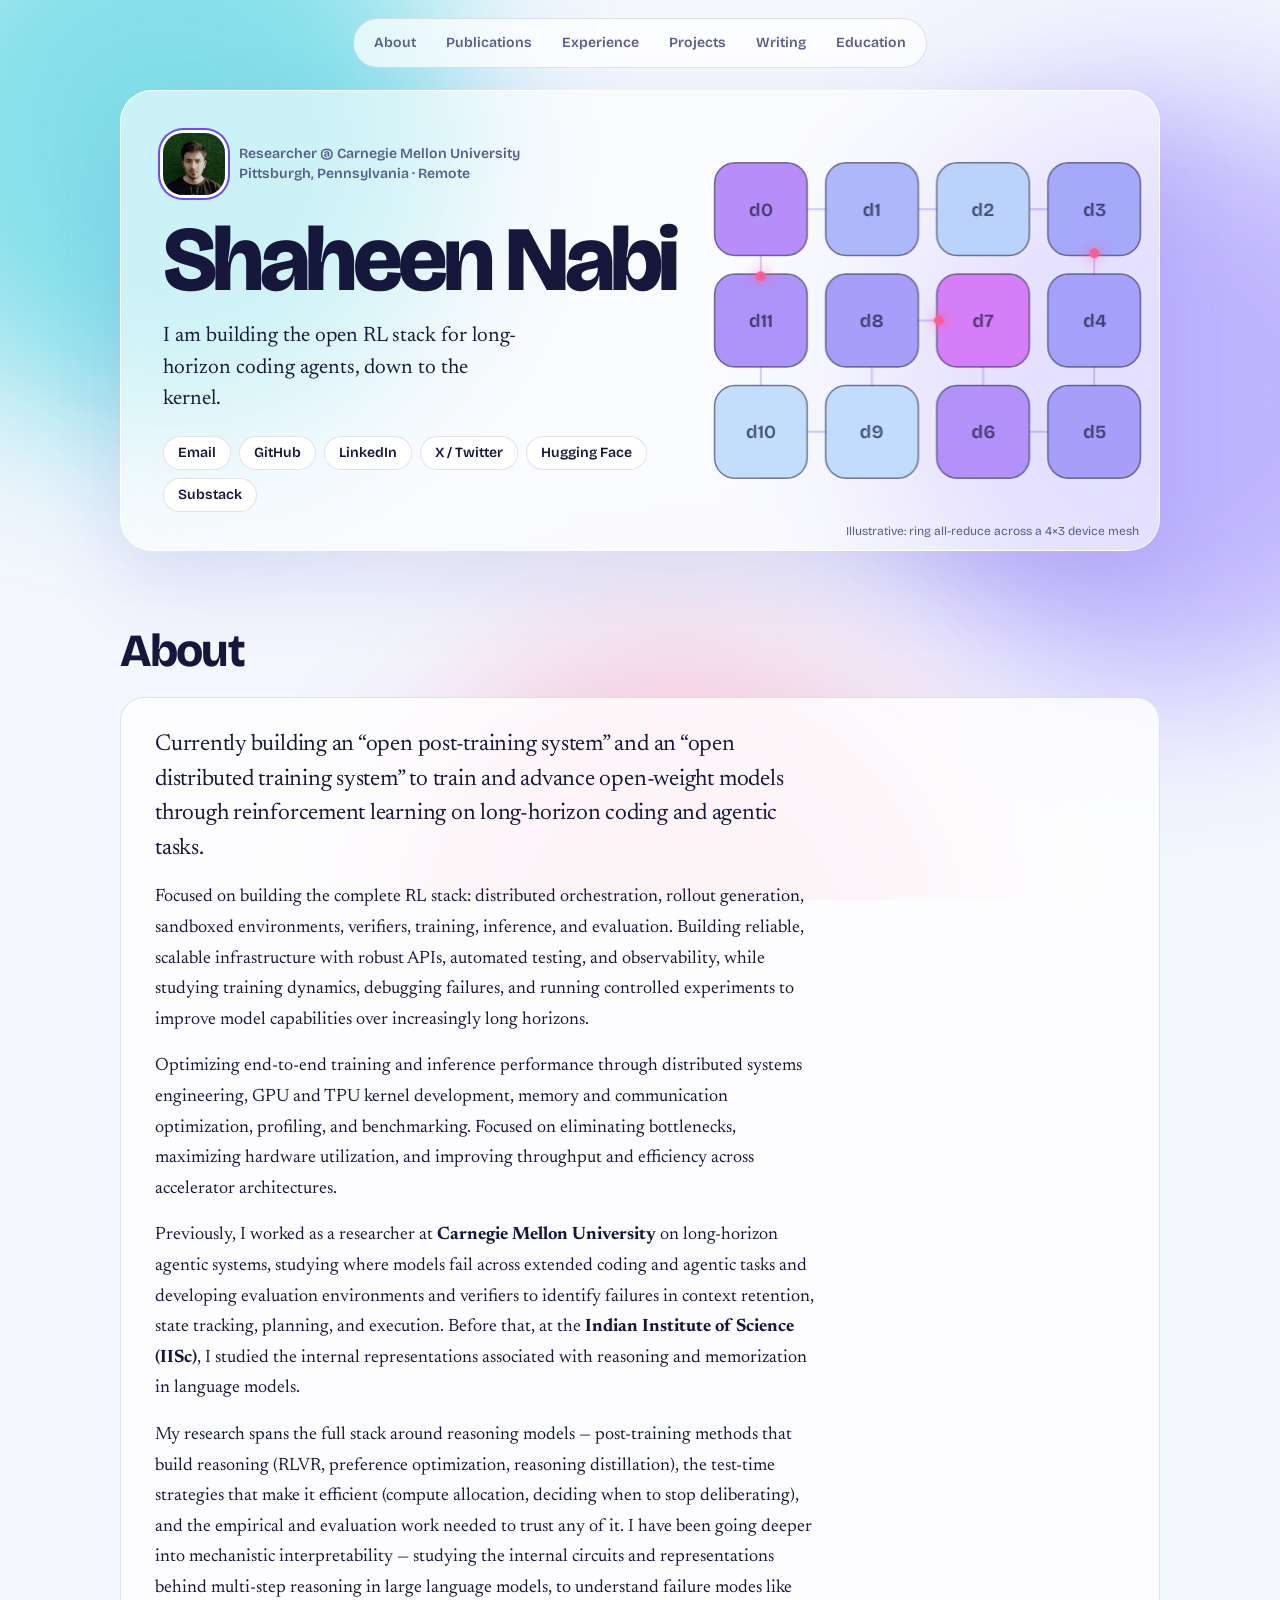
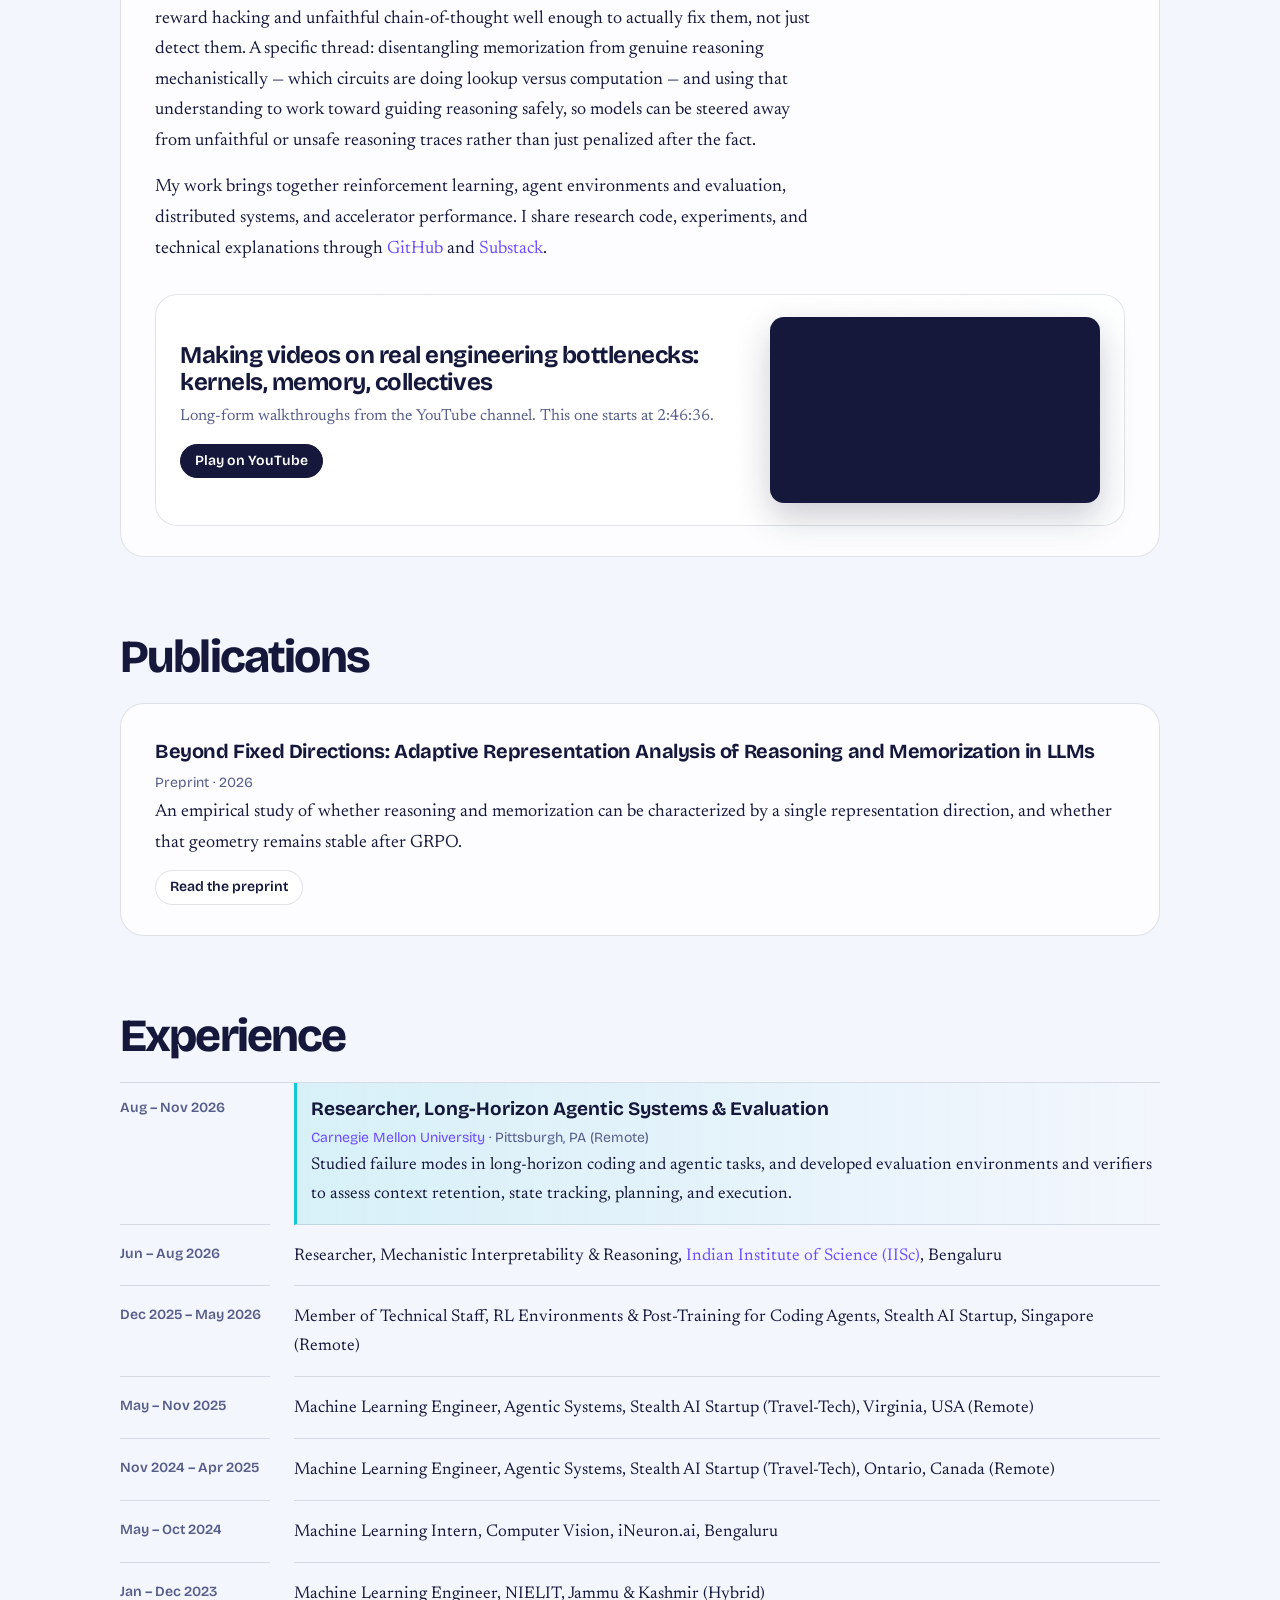
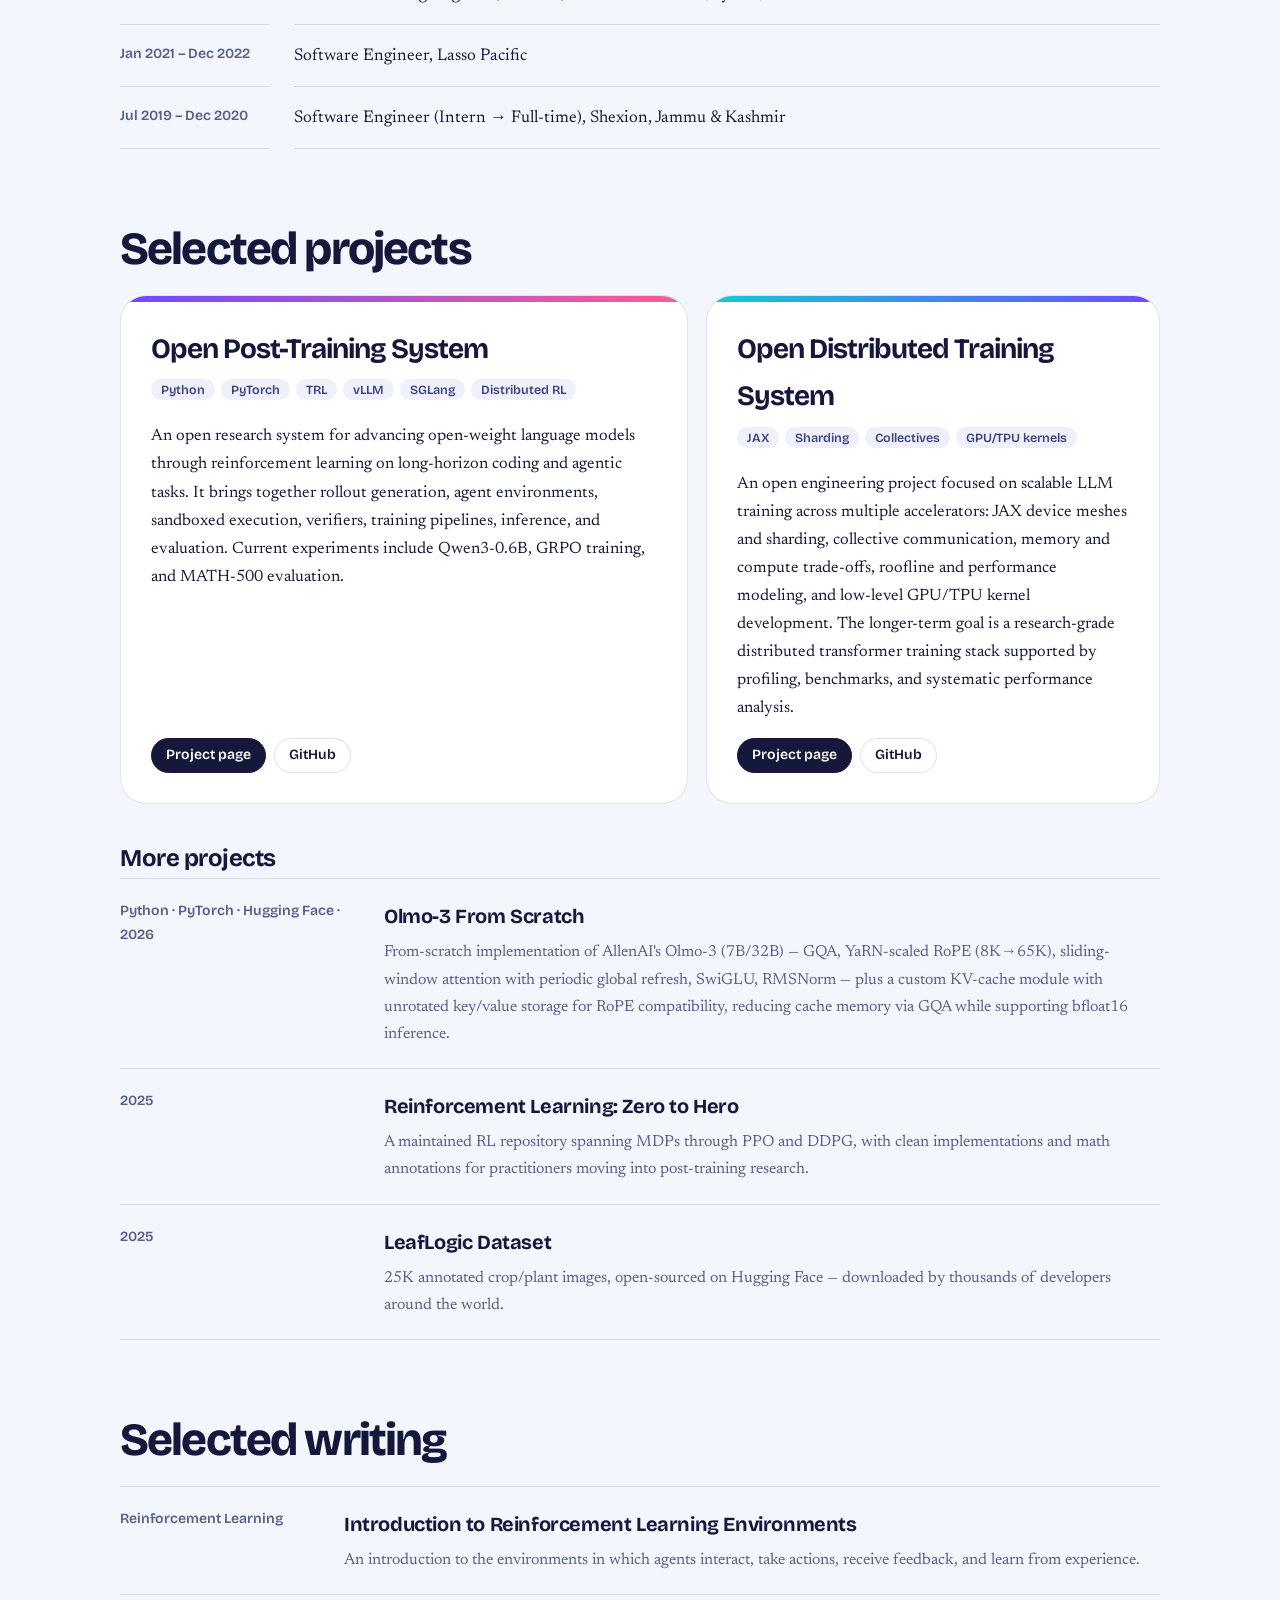
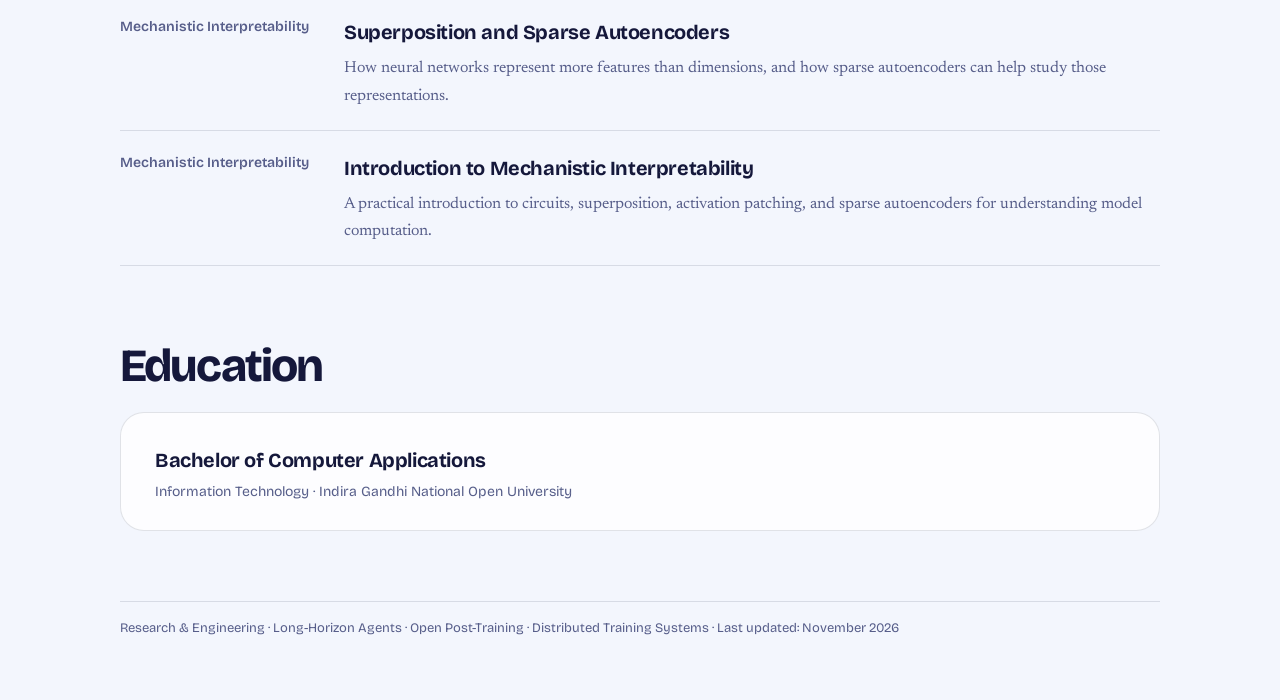
==== commit acee1af8: "update" ====
--- a/index.html
+++ b/index.html
@@ -1,541 +1,105 @@
 <!DOCTYPE html>
 <html lang="en">
 <head>
-  <meta charset="UTF-8">
-  <meta name="viewport" content="width=device-width, initial-scale=1.0">
-  <meta name="description" content="Shaheen Nabi — Researcher and Research Engineer working on long-horizon agents, distributed reinforcement learning, open post-training systems, and accelerator performance engineering.">
-  <meta name="theme-color" content="#080b14">
-  <title>Shaheen Nabi | Research Engineer</title>
-  <style>
-    :root {
-      color-scheme: dark;
-      --bg: #080b14;
-      --surface: rgba(17, 23, 39, .82);
-      --surface-strong: #111827;
-      --text: #edf2ff;
-      --muted: #a2adc2;
-      --muted-2: #77849b;
-      --line: rgba(166, 184, 222, .15);
-      --line-strong: rgba(166, 184, 222, .25);
-      --blue: #8ab4ff;
-      --violet: #b7a0ff;
-      --cyan: #75e1dc;
-      --maxw: 1010px;
-      --shadow: 0 22px 70px rgba(0, 0, 0, .28);
-    }
-
-    * { box-sizing: border-box; }
-    html { scroll-behavior: smooth; scroll-padding-top: 96px; }
-    body {
-      margin: 0;
-      color: var(--text);
-      background:
-        radial-gradient(ellipse at 12% 2%, rgba(68, 90, 185, .20), transparent 34rem),
-        radial-gradient(ellipse at 88% 15%, rgba(124, 72, 180, .17), transparent 33rem),
-        radial-gradient(ellipse at 52% 72%, rgba(31, 116, 132, .09), transparent 34rem),
-        var(--bg);
-      font-family: Inter, ui-sans-serif, system-ui, -apple-system, BlinkMacSystemFont, "Segoe UI", sans-serif;
-      font-size: 15.5px;
-      line-height: 1.72;
-      -webkit-font-smoothing: antialiased;
-      overflow-x: hidden;
-    }
-    body::before {
-      content: "";
-      position: fixed;
-      inset: 0;
-      pointer-events: none;
-      z-index: -1;
-      opacity: .17;
-      background-image:
-        linear-gradient(rgba(170, 190, 230, .055) 1px, transparent 1px),
-        linear-gradient(90deg, rgba(170, 190, 230, .055) 1px, transparent 1px);
-      background-size: 54px 54px;
-      mask-image: linear-gradient(to bottom, black, transparent 78%);
-    }
-    a { color: var(--blue); text-decoration: none; transition: color .18s ease, opacity .18s ease, transform .18s ease; }
-    a:hover { color: #c9dcff; text-decoration: none; }
-    .wrap { width: min(var(--maxw), calc(100% - 40px)); margin: 34px auto 70px; }
-
-    nav.top {
-      display: flex;
-      align-items: center;
-      justify-content: center;
-      flex-wrap: wrap;
-      gap: 5px;
-      width: fit-content;
-      max-width: 100%;
-      margin: 0 auto 25px;
-      padding: 8px;
-      border: 1px solid var(--line);
-      border-radius: 999px;
-      background: rgba(11, 16, 29, .76);
-      box-shadow: 0 10px 35px rgba(0, 0, 0, .18);
-      backdrop-filter: blur(18px);
-      position: sticky;
-      top: 12px;
-      z-index: 20;
-    }
-    nav.top a {
-      padding: 7px 13px;
-      border-radius: 999px;
-      color: var(--muted);
-      font-size: 11px;
-      font-weight: 750;
-      letter-spacing: .085em;
-      text-transform: uppercase;
-    }
-    nav.top a:hover { color: var(--text); background: rgba(139, 174, 255, .12); }
-
-    header.profile {
-      position: relative;
-      isolation: isolate;
-      display: flex;
-      align-items: center;
-      gap: 28px;
-      padding: 36px;
-      margin-bottom: 35px;
-      overflow: hidden;
-      border: 1px solid var(--line-strong);
-      border-radius: 25px;
-      background:
-        radial-gradient(ellipse at 85% 8%, rgba(144, 105, 255, .22), transparent 22rem),
-        radial-gradient(ellipse at 18% 100%, rgba(73, 172, 205, .13), transparent 25rem),
-        linear-gradient(135deg, rgba(24, 34, 58, .96), rgba(12, 18, 32, .96) 65%);
-      box-shadow: var(--shadow);
-    }
-    header.profile::after {
-      content: "";
-      position: absolute;
-      z-index: -1;
-      width: 250px;
-      height: 250px;
-      right: -100px;
-      bottom: -160px;
-      border: 1px solid rgba(170, 190, 255, .22);
-      border-radius: 50%;
-      box-shadow: 0 0 0 25px rgba(170, 190, 255, .025), 0 0 0 55px rgba(170, 190, 255, .02);
-    }
-    header.profile img {
-      width: 124px;
-      height: 124px;
-      flex-shrink: 0;
-      padding: 3px;
-      border-radius: 22px;
-      object-fit: cover;
-      background: linear-gradient(145deg, var(--cyan), var(--blue), var(--violet));
-      box-shadow: 0 10px 35px rgba(89, 141, 255, .24);
-    }
-    .id h1 {
-      margin: 0 0 8px;
-      color: #fff;
-      font-size: clamp(30px, 4.2vw, 41px);
-      line-height: 1.12;
-      font-weight: 790;
-      letter-spacing: -.045em;
-    }
-    .id .role { margin-bottom: 5px; color: #dce7ff; font-size: 15px; font-weight: 620; }
-    .id .loc { margin-bottom: 16px; color: var(--muted); font-size: 13px; }
-    .contacts { display: flex; flex-wrap: wrap; gap: 8px; }
-    .contacts a {
-      padding: 6px 11px;
-      border: 1px solid rgba(175, 195, 235, .19);
-      border-radius: 999px;
-      background: rgba(255, 255, 255, .045);
-      color: #d5e2ff;
-      font-size: 12px;
-      font-weight: 620;
-    }
-    .contacts a:hover { border-color: rgba(138, 180, 255, .55); background: rgba(138, 180, 255, .12); }
-
-    h2.section {
-      display: flex;
-      align-items: center;
-      gap: 11px;
-      margin: 43px 0 15px;
-      color: #f1f5ff;
-      font-size: 13px;
-      font-weight: 780;
-      letter-spacing: .12em;
-      text-transform: uppercase;
-    }
-    h2.section::after {
-      content: "";
-      height: 1px;
-      flex: 1;
-      margin-left: 7px;
-      background: linear-gradient(90deg, rgba(146, 169, 219, .28), transparent);
-    }
-    h2.section .emoji {
-      display: grid;
-      place-items: center;
-      width: 30px;
-      height: 30px;
-      border: 1px solid var(--line);
-      border-radius: 10px;
-      background: rgba(138, 180, 255, .08);
-      font-size: 14px;
-    }
-
-    ul.plain, .about-card {
-      list-style: none;
-      margin: 0;
-      padding: 24px 27px;
-      border: 1px solid var(--line);
-      border-radius: 19px;
-      background: linear-gradient(145deg, rgba(20, 28, 46, .88), rgba(13, 19, 32, .88));
-      box-shadow: 0 12px 38px rgba(0, 0, 0, .16);
-      backdrop-filter: blur(12px);
-    }
-    ul.plain li { margin: 0 0 19px; padding: 0; }
-    ul.plain li:last-child { margin-bottom: 0; }
-    ul.plain li::before { content: none; }
-
-    .about-card p { margin: 0 0 14px; color: #c4cee0; font-size: 14.5px; line-height: 1.82; }
-    .about-card p:last-of-type { margin-bottom: 0; }
-    .about-card strong { color: #f5f7ff; font-weight: 700; }
-    .about-card a { color: #a8c7ff; }
-
-    .entry-title { display: block; color: #f2f5ff; font-size: 16px; font-weight: 740; }
-    .entry-meta {
-      display: block;
-      margin: 4px 0 7px;
-      color: var(--muted-2);
-      font-size: 12px;
-      font-weight: 650;
-      letter-spacing: .015em;
-    }
-    .entry-desc { display: block; color: #b8c3d7; font-size: 14px; line-height: 1.75; }
-    .links-row { margin-top: 10px; font-size: 12.5px; font-weight: 720; }
-    .links-row a { margin-right: 17px; }
-    .links-row a::after { content: " ↗"; opacity: .8; }
-
-    #experience-list { position: relative; padding-left: 30px; }
-    #experience-list::before {
-      content: "";
-      position: absolute;
-      top: 26px;
-      bottom: 26px;
-      left: 15px;
-      width: 1px;
-      background: linear-gradient(var(--blue), rgba(183, 160, 255, .2), transparent);
-    }
-    #experience-list li { position: relative; padding: 1px 0 2px; }
-    #experience-list li::after {
-      content: "";
-      position: absolute;
-      left: -20px;
-      top: 8px;
-      width: 8px;
-      height: 8px;
-      border: 2px solid #9abaff;
-      border-radius: 50%;
-      background: #111a2c;
-      box-shadow: 0 0 13px rgba(138, 180, 255, .45);
-    }
-    #experience-list li:not(:first-child) { color: #c0cadc; font-size: 14px; }
-    #experience-list li:first-child { padding-bottom: 6px; }
-
-    #projects-list {
-      display: grid;
-      grid-template-columns: repeat(2, minmax(0, 1fr));
-      gap: 16px;
-      padding: 0;
-      border: 0;
-      background: transparent;
-      box-shadow: none;
-      backdrop-filter: none;
-    }
-    #projects-list li {
-      position: relative;
-      min-width: 0;
-      margin: 0;
-      padding: 23px 23px 21px;
-      overflow: hidden;
-      border: 1px solid var(--line-strong);
-      border-radius: 18px;
-      background:
-        radial-gradient(ellipse at 100% 0%, rgba(115, 152, 255, .13), transparent 18rem),
-        linear-gradient(145deg, rgba(22, 31, 51, .96), rgba(13, 19, 32, .96));
-      box-shadow: 0 15px 35px rgba(0, 0, 0, .18);
-      transition: transform .22s ease, border-color .22s ease, box-shadow .22s ease;
-    }
-    #projects-list li:hover {
-      transform: translateY(-4px);
-      border-color: rgba(138, 180, 255, .43);
-      box-shadow: 0 20px 45px rgba(0, 0, 0, .25), 0 0 30px rgba(102, 140, 255, .07);
-    }
-    #projects-list li::before {
-      content: "";
-      display: block;
-      width: 36px;
-      height: 3px;
-      margin-bottom: 17px;
-      border-radius: 9px;
-      background: linear-gradient(90deg, var(--cyan), var(--blue), var(--violet));
-    }
-    #projects-list .entry-title { font-size: 17px; }
-    #projects-list .entry-desc { min-height: 132px; }
-
-    #writing-list {
-      display: grid;
-      grid-template-columns: repeat(3, minmax(0, 1fr));
-      gap: 13px;
-      padding: 0;
-      border: 0;
-      background: transparent;
-      box-shadow: none;
-      backdrop-filter: none;
-    }
-    .article-card {
-      display: flex;
-      flex-direction: column;
-      min-height: 190px;
-      padding: 20px;
-      border: 1px solid var(--line);
-      border-radius: 16px;
-      background: linear-gradient(145deg, rgba(21, 29, 48, .92), rgba(12, 18, 31, .94));
-      box-shadow: 0 10px 30px rgba(0, 0, 0, .14);
-      transition: transform .2s ease, border-color .2s ease, background .2s ease;
-    }
-    .article-card:hover {
-      transform: translateY(-3px);
-      border-color: rgba(183, 160, 255, .48);
-      background: linear-gradient(145deg, rgba(30, 37, 62, .98), rgba(14, 20, 35, .98));
-    }
-    .article-kicker {
-      display: inline-block;
-      width: fit-content;
-      margin-bottom: 15px;
-      padding: 4px 8px;
-      border: 1px solid rgba(183, 160, 255, .2);
-      border-radius: 999px;
-      color: #c6b8ff;
-      background: rgba(183, 160, 255, .075);
-      font-size: 9.5px;
-      font-weight: 800;
-      letter-spacing: .1em;
-      text-transform: uppercase;
-    }
-    .article-title { margin: 0 0 9px; color: #eef2ff; font-size: 15px; line-height: 1.4; font-weight: 740; }
-    .article-summary { margin: 0; color: #aebbd1; font-size: 12.5px; line-height: 1.65; }
-    .article-read { margin-top: auto; padding-top: 17px; color: #a8c7ff; font-size: 11.5px; font-weight: 740; }
-
-    .video-block {
-      margin-top: 24px;
-      padding: 21px;
-      border: 1px solid rgba(138, 180, 255, .23);
-      border-radius: 17px;
-      background:
-        radial-gradient(ellipse at 92% 0%, rgba(113, 92, 207, .14), transparent 17rem),
-        rgba(8, 13, 24, .62);
-    }
-    .video-topline { display: flex; align-items: end; justify-content: space-between; gap: 16px; margin-bottom: 13px; }
-    .video-heading { margin: 0; color: #f0f4ff; font-size: 15px; font-weight: 750; }
-    .video-subtitle { margin: 3px 0 0; color: var(--muted); font-size: 12px; }
-    .video-frame {
-      position: relative;
-      width: 100%;
-      aspect-ratio: 16 / 9;
-      overflow: hidden;
-      border: 1px solid rgba(175, 195, 235, .18);
-      border-radius: 12px;
-      background: #05070c;
-      box-shadow: 0 14px 36px rgba(0, 0, 0, .3);
-    }
-    .video-frame iframe { position: absolute; inset: 0; width: 100%; height: 100%; border: 0; }
-    .video-fallback {
-      display: flex;
-      align-items: center;
-      justify-content: space-between;
-      gap: 14px;
-      margin-top: 12px;
-      color: var(--muted);
-      font-size: 12px;
-    }
-    .video-fallback a {
-      flex-shrink: 0;
-      padding: 7px 12px;
-      border: 1px solid rgba(138, 180, 255, .28);
-      border-radius: 999px;
-      background: rgba(138, 180, 255, .09);
-      color: #c8dcff;
-      font-weight: 720;
-    }
-    #education-list li { color: #c6d0e1; }
-    footer {
-      margin-top: 44px;
-      padding: 19px 8px 0;
-      border-top: 1px solid var(--line);
-      color: var(--muted-2);
-      font-size: 11px;
-      letter-spacing: .035em;
-      text-align: center;
-    }
-
-    @media (max-width: 800px) {
-      #writing-list { grid-template-columns: repeat(2, minmax(0, 1fr)); }
-    }
-    @media (max-width: 650px) {
-      .wrap { width: min(100% - 26px, var(--maxw)); margin-top: 15px; }
-      nav.top { position: static; width: 100%; border-radius: 15px; gap: 3px; }
-      nav.top a { padding: 7px 9px; font-size: 10px; }
-      header.profile { align-items: flex-start; gap: 17px; padding: 22px; border-radius: 20px; }
-      header.profile img { width: 88px; height: 88px; border-radius: 17px; }
-      .id h1 { font-size: 28px; }
-      .id .role { font-size: 13px; line-height: 1.55; }
-      .id .loc { font-size: 11.5px; }
-      .contacts { gap: 6px; }
-      .contacts a { padding: 5px 8px; font-size: 11px; }
-      h2.section { margin-top: 33px; }
-      ul.plain, .about-card { padding: 19px; }
-      #projects-list { grid-template-columns: 1fr; }
-      #projects-list .entry-desc { min-height: 0; }
-      #writing-list { grid-template-columns: 1fr; }
-      .article-card { min-height: 0; }
-      .video-block { padding: 15px; }
-      .video-fallback { align-items: flex-start; flex-direction: column; }
-    }
-    @media (max-width: 390px) {
-      header.profile { flex-direction: column; }
-      header.profile img { width: 96px; height: 96px; }
-    }
-    @media (prefers-reduced-motion: reduce) {
-      html { scroll-behavior: auto; }
-      *, *::before, *::after { transition-duration: .01ms !important; animation-duration: .01ms !important; }
-    }
-  </style>
+<meta charset="UTF-8"><meta name="viewport" content="width=device-width,initial-scale=1">
+<meta name="description" content="Shaheen Nabi — Researcher and Research Engineer working on long-horizon agents, distributed reinforcement learning, open post-training systems, and accelerator performance engineering.">
+<meta name="theme-color" content="#f3f6fd">
+<title>Shaheen Nabi | Research Engineer</title>
+<link rel="preconnect" href="https://fonts.googleapis.com"><link rel="preconnect" href="https://fonts.gstatic.com" crossorigin>
+<link href="https://fonts.googleapis.com/css2?family=Bricolage+Grotesque:opsz,wght@12..96,500..800&family=Newsreader:ital,opsz,wght@0,6..72,400..600;1,6..72,400&display=swap" rel="stylesheet">
+<link rel="stylesheet" href="assets/site.css">
 </head>
 <body>
-  <div class="wrap">
-    <nav class="top" aria-label="Main navigation">
-      <a href="#about">About</a>
-      <a href="#publications">Publications</a>
-      <a href="#experience">Experience</a>
-      <a href="#projects">Projects</a>
-      <a href="#writing">Writing</a>
-      <a href="#education">Education</a>
-    </nav>
+<div class="aurora" aria-hidden="true"><i></i><i></i><i></i></div>
+<div class="wrap">
+<nav class="top" aria-label="Main navigation"><a href="#about">About</a><a href="#publications">Publications</a><a href="#experience">Experience</a><a href="#projects">Projects</a><a href="#writing">Writing</a><a href="#education">Education</a></nav>
 
-    <header class="profile">
-      <img src="https://shaheennabi.github.io/Shaheen-Nabi.jpg" alt="Shaheen Nabi">
-      <div class="id">
-        <h1>Shaheen Nabi</h1>
-        <div class="role">Researcher @ Carnegie Mellon University | Long-Horizon Agents, Post-Training &amp; Distributed Systems</div>
-        <div class="loc">Pittsburgh, Pennsylvania, United States · Remote</div>
-        <div class="contacts">
-          <a href="mailto:devshaheen0@gmail.com">Email</a>
-          <a href="https://github.com/shaheennabi">GitHub</a>
-          <a href="https://www.linkedin.com/in/shaheennabi/">LinkedIn</a>
-          <a href="https://x.com/DevShaheen1">X / Twitter</a>
-          <a href="https://huggingface.co/devshaheen">Hugging Face</a>
-          <a href="https://substack.com/@shaheennabi">Substack</a>
-        </div>
-      </div>
-    </header>
+<header class="stage">
+  <div class="txt">
+    <div class="me"><img src="Shaheen-Nabi.jpg" alt="Shaheen Nabi"><span>Researcher @ Carnegie Mellon University<br>Pittsburgh, Pennsylvania · Remote</span></div>
+    <h1>Shaheen Nabi</h1>
+    <p class="lede">I am building the open RL stack for long-horizon coding agents, down to the kernel.</p>
+    <div class="chips">
+      <a href="mailto:devshaheen0@gmail.com">Email</a><a href="https://github.com/shaheennabi">GitHub</a><a href="https://www.linkedin.com/in/shaheennabi/">LinkedIn</a><a href="https://x.com/DevShaheen1">X / Twitter</a><a href="https://huggingface.co/devshaheen">Hugging Face</a><a href="https://substack.com/@shaheennabi">Substack</a>
+    </div>
+  </div>
+  <div class="cv"><canvas id="mesh" role="img" aria-label="Animated device mesh with packets travelling around a ring"></canvas></div>
+  <span class="cap">Illustrative: ring all-reduce across a 4×3 device mesh</span>
+</header>
 
-    <h2 class="section" id="about"><span class="emoji">💬</span>About Me</h2>
-    <section class="about-card" id="about-list">
-      <p>I am currently building two open-source systems: an <strong>Open Post-Training System</strong> for advancing open-weight models through reinforcement learning on long-horizon coding and agentic tasks, and an <strong>Open Distributed Training System</strong> focused on multi-device training, JAX sharding, collective communication, and GPU/TPU performance engineering.</p>
-      <p>Previously, I worked as a researcher at <strong>Carnegie Mellon University</strong> on long-horizon agentic systems, studying where models fail across extended coding and agentic tasks and developing evaluation environments and verifiers to identify failures in context retention, state tracking, planning, and execution. Before that, at the <strong>Indian Institute of Science (IISc)</strong>, I studied the internal representations associated with reasoning and memorization in language models.</p>
-      <p>My work brings together reinforcement learning, agent environments and evaluation, distributed systems, and accelerator performance. I share research code, experiments, and technical explanations through <a href="https://github.com/shaheennabi">GitHub</a> and <a href="https://substack.com/@shaheennabi/posts">Substack</a>.</p>
+<h2 id="about">About</h2>
+<div class="sheet"><div class="prose">
+  <p class="big">Currently building an “open post-training system” and an “open distributed training system” to train and advance open-weight models through reinforcement learning on long-horizon coding and agentic tasks.</p>
+  <p>Focused on building the complete RL stack: distributed orchestration, rollout generation, sandboxed environments, verifiers, training, inference, and evaluation. Building reliable, scalable infrastructure with robust APIs, automated testing, and observability, while studying training dynamics, debugging failures, and running controlled experiments to improve model capabilities over increasingly long horizons.</p>
+  <p>Optimizing end-to-end training and inference performance through distributed systems engineering, GPU and TPU kernel development, memory and communication optimization, profiling, and benchmarking. Focused on eliminating bottlenecks, maximizing hardware utilization, and improving throughput and efficiency across accelerator architectures.</p>
+  <p>Previously, I worked as a researcher at <strong>Carnegie Mellon University</strong> on long-horizon agentic systems, studying where models fail across extended coding and agentic tasks and developing evaluation environments and verifiers to identify failures in context retention, state tracking, planning, and execution. Before that, at the <strong>Indian Institute of Science (IISc)</strong>, I studied the internal representations associated with reasoning and memorization in language models.</p>
+  <p>My research spans the full stack around reasoning models — post-training methods that build reasoning (RLVR, preference optimization, reasoning distillation), the test-time strategies that make it efficient (compute allocation, deciding when to stop deliberating), and the empirical and evaluation work needed to trust any of it. I have been going deeper into mechanistic interpretability — studying the internal circuits and representations behind multi-step reasoning in large language models, to understand failure modes like reward hacking and unfaithful chain-of-thought well enough to actually fix them, not just detect them. A specific thread: disentangling memorization from genuine reasoning mechanistically — which circuits are doing lookup versus computation — and using that understanding to work toward guiding reasoning safely, so models can be steered away from unfaithful or unsafe reasoning traces rather than just penalized after the fact.</p>
+  <p>My work brings together reinforcement learning, agent environments and evaluation, distributed systems, and accelerator performance. I share research code, experiments, and technical explanations through <a href="https://github.com/shaheennabi">GitHub</a> and <a href="https://substack.com/@shaheennabi/posts">Substack</a>.</p>
+</div>
+  <div class="vid">
+    <div>
+      <h3>Making videos on real engineering bottlenecks: kernels, memory, collectives</h3>
+      <p>Long-form walkthroughs from the YouTube channel. This one starts at 2:46:36.</p>
+      <a class="btn pri" href="https://www.youtube.com/watch?v=OqHqZq-km5I&amp;t=9996s" target="_blank" rel="noopener noreferrer">Play on YouTube</a>
+    </div>
+    <div class="frame"><iframe src="https://www.youtube.com/embed/OqHqZq-km5I?start=9996&amp;rel=0&amp;playsinline=1" title="Shaheen Nabi — selected YouTube video" loading="lazy" referrerpolicy="strict-origin-when-cross-origin" allow="accelerometer; autoplay; clipboard-write; encrypted-media; gyroscope; picture-in-picture; web-share" allowfullscreen></iframe></div>
+  </div>
+</div>
 
-      <div class="video-block">
-        <div class="video-topline">
-          <div>
-            <p class="video-heading">From the YouTube channel</p>
-            <p class="video-subtitle">Watch the selected talk from 2:46:36.</p>
-          </div>
-        </div>
-        <div class="video-frame">
-          <iframe
-            src="https://www.youtube.com/embed/OqHqZq-km5I?start=9996&amp;rel=0&amp;playsinline=1"
-            title="Shaheen Nabi — selected YouTube video"
-            loading="eager"
-            referrerpolicy="strict-origin-when-cross-origin"
-            allow="accelerometer; autoplay; clipboard-write; encrypted-media; gyroscope; picture-in-picture; web-share"
-            allowfullscreen></iframe>
-        </div>
-        <div class="video-fallback">
-          <span>If playback is blocked by YouTube's video settings, open the video directly.</span>
-          <a href="https://www.youtube.com/watch?v=OqHqZq-km5I&amp;t=9996s" target="_blank" rel="noopener noreferrer">Play on YouTube</a>
-        </div>
-      </div>
-    </section>
+<h2 id="publications">Publications</h2>
+<div class="sheet">
+  <h3>Beyond Fixed Directions: Adaptive Representation Analysis of Reasoning and Memorization in LLMs</h3>
+  <span class="sub">Preprint · 2026</span>
+  <p style="margin:0 0 12px">An empirical study of whether reasoning and memorization can be characterized by a single representation direction, and whether that geometry remains stable after GRPO.</p>
+  <a class="btn" href="https://arxiv.org/html/2608.21919">Read the preprint</a>
+</div>
 
-    <h2 class="section" id="publications"><span class="emoji">📝</span>Publications</h2>
-    <ul class="plain">
-      <li>
-        <span class="entry-title">Beyond Fixed Directions: Adaptive Representation Analysis of Reasoning and Memorization in LLMs</span>
-        <span class="entry-meta">Preprint · 2026</span>
-        <span class="entry-desc">An empirical study of whether reasoning and memorization can be characterized by a single representation direction, and whether that geometry remains stable after GRPO.</span>
-        <div class="links-row"><a href="https://zenodo.org/records/22043107">Preprint ↗</a></div>
-      </li>
-    </ul>
+<h2 id="experience">Experience</h2>
+<dl class="tl">
+  <dt>Aug – Nov 2026</dt><dd class="now"><b>Researcher, Long-Horizon Agentic Systems &amp; Evaluation</b><span class="sub"><a href="https://www.cmu.edu/">Carnegie Mellon University</a> · Pittsburgh, PA (Remote)</span>Studied failure modes in long-horizon coding and agentic tasks, and developed evaluation environments and verifiers to assess context retention, state tracking, planning, and execution.</dd>
+  <dt>Jun – Aug 2026</dt><dd>Researcher, Mechanistic Interpretability &amp; Reasoning, <a href="https://iisc.ac.in/">Indian Institute of Science (IISc)</a>, Bengaluru</dd>
+  <dt>Dec 2025 – May 2026</dt><dd>Member of Technical Staff, RL Environments &amp; Post-Training for Coding Agents, Stealth AI Startup, Singapore (Remote)</dd>
+  <dt>May – Nov 2025</dt><dd>Machine Learning Engineer, Agentic Systems, Stealth AI Startup (Travel-Tech), Virginia, USA (Remote)</dd>
+  <dt>Nov 2024 – Apr 2025</dt><dd>Machine Learning Engineer, Agentic Systems, Stealth AI Startup (Travel-Tech), Ontario, Canada (Remote)</dd>
+  <dt>May – Oct 2024</dt><dd>Machine Learning Intern, Computer Vision, iNeuron.ai, Bengaluru</dd>
+  <dt>Jan – Dec 2023</dt><dd>Machine Learning Engineer, NIELIT, Jammu &amp; Kashmir (Hybrid)</dd>
+  <dt>Jan 2021 – Dec 2022</dt><dd>Software Engineer, Lasso Pacific</dd>
+  <dt>Jul 2019 – Dec 2020</dt><dd>Software Engineer (Intern → Full-time), Shexion, Jammu &amp; Kashmir</dd>
+</dl>
 
-    <h2 class="section" id="experience"><span class="emoji">💻</span>Experience</h2>
-    <ul class="plain" id="experience-list">
-      <li>
-        <span class="entry-title">Researcher, Long-Horizon Agentic Systems &amp; Evaluation</span>
-        <span class="entry-meta">August 2026 – November 2026 · <a href="https://www.cmu.edu/">Carnegie Mellon University</a> · Pittsburgh, PA (Remote)</span>
-        <span class="entry-desc">Studied failure modes in long-horizon coding and agentic tasks, and developed evaluation environments and verifiers to assess context retention, state tracking, planning, and execution.</span>
-      </li>
-      <li><em>June 2026 – August 2026</em>: Researcher, Mechanistic Interpretability &amp; Reasoning, <a href="https://iisc.ac.in/">Indian Institute of Science (IISc)</a>, Bengaluru.</li>
-      <li><em>December 2025 – May 2026</em>: Member of Technical Staff, RL Environments &amp; Post-Training for Coding Agents, Stealth AI Startup, Singapore (Remote).</li>
-      <li><em>November 2024 – April 2025</em>: Machine Learning Engineer, Agentic Systems, Stealth AI Startup (Travel-Tech), Ontario, Canada (Remote).</li>
-      <li><em>May 2024 – October 2024</em>: Machine Learning Intern, Computer Vision, iNeuron.ai, Bengaluru.</li>
-      <li><em>January 2023 – December 2023</em>: Machine Learning Engineer, NIELIT, Jammu &amp; Kashmir (Hybrid).</li>
-      <li><em>January 2021 – December 2022</em>: Software Engineer, Lasso Pacific.</li>
-      <li><em>July 2019 – December 2020</em>: Software Engineer (Intern → Full-time), Shexion, Jammu &amp; Kashmir.</li>
-    </ul>
+<h2 id="projects">Selected projects</h2>
+<div class="proj">
+  <article class="card a">
+    <h3>Open Post-Training System</h3>
+    <div class="tags"><span>Python</span><span>PyTorch</span><span>TRL</span><span>vLLM</span><span>SGLang</span><span>Distributed RL</span></div>
+    <p>An open research system for advancing open-weight language models through reinforcement learning on long-horizon coding and agentic tasks. It brings together rollout generation, agent environments, sandboxed execution, verifiers, training pipelines, inference, and evaluation. Current experiments include Qwen3-0.6B, GRPO training, and MATH-500 evaluation.</p>
+    <div class="btns"><a class="btn pri" href="open-posttraining/index.html">Project page</a><a class="btn" href="https://github.com/shaheennabi/open-posttraining-system">GitHub</a></div>
+  </article>
+  <article class="card b">
+    <h3>Open Distributed Training System</h3>
+    <div class="tags"><span>JAX</span><span>Sharding</span><span>Collectives</span><span>GPU/TPU kernels</span></div>
+    <p>An open engineering project focused on scalable LLM training across multiple accelerators: JAX device meshes and sharding, collective communication, memory and compute trade-offs, roofline and performance modeling, and low-level GPU/TPU kernel development. The longer-term goal is a research-grade distributed transformer training stack supported by profiling, benchmarks, and systematic performance analysis.</p>
+    <div class="btns"><a class="btn pri" href="open-distributed-system/index.html">Project page</a><a class="btn" href="https://github.com/shaheennabi/open-distributed-training-framework">GitHub</a></div>
+  </article>
+</div>
+<h3 style="margin:34px 0 0;font-size:24px">More projects</h3>
+<div class="arts p">
+  <a href="https://github.com/shaheennabi/Olmo3-from-scratch" target="_blank" rel="noopener noreferrer"><b>Python · PyTorch · Hugging Face · 2026</b><div><h3>Olmo-3 From Scratch</h3><p>From-scratch implementation of AllenAI's Olmo-3 (7B/32B) — GQA, YaRN-scaled RoPE (8K→65K), sliding-window attention with periodic global refresh, SwiGLU, RMSNorm — plus a custom KV-cache module with unrotated key/value storage for RoPE compatibility, reducing cache memory via GQA while supporting bfloat16 inference.</p></div></a>
+  <a href="https://github.com/shaheennabi/Reinforcement-Learning-Zero-to-Hero" target="_blank" rel="noopener noreferrer"><b>2025</b><div><h3>Reinforcement Learning: Zero to Hero</h3><p>A maintained RL repository spanning MDPs through PPO and DDPG, with clean implementations and math annotations for practitioners moving into post-training research.</p></div></a>
+  <a href="https://huggingface.co/devshaheen" target="_blank" rel="noopener noreferrer"><b>2025</b><div><h3>LeafLogic Dataset</h3><p>25K annotated crop/plant images, open-sourced on Hugging Face — downloaded by thousands of developers around the world.</p></div></a>
+</div>
 
-    <h2 class="section" id="projects"><span class="emoji">🛠️</span>Selected Projects</h2>
-    <ul class="plain" id="projects-list">
-      <li>
-        <span class="entry-title">Open Post-Training System</span>
-        <span class="entry-meta">Python · PyTorch · Transformers · TRL · vLLM · SGLang · Distributed RL · 2026</span>
-        <span class="entry-desc">An open research system for advancing open-weight language models through reinforcement learning on long-horizon coding and agentic tasks. It brings together rollout generation, agent environments, sandboxed execution, verifiers, training pipelines, inference, and evaluation. Current experiments include Qwen3-0.6B, GRPO training, and MATH-500 evaluation.</span>
-        <div class="links-row"><a href="/open-posttraining/">Project page</a><a href="https://github.com/shaheennabi/open-posttraining-system">GitHub</a></div>
-      </li>
-      <li>
-        <span class="entry-title">Open Distributed Training System</span>
-        <span class="entry-meta">JAX · Distributed Training · Sharding · Collectives · GPU/TPU Kernels · 2026</span>
-        <span class="entry-desc">An open engineering project focused on scalable LLM training across multiple accelerators. Work includes JAX device meshes and sharding, collective communication, memory and compute trade-offs, roofline and performance modeling, and low-level GPU/TPU kernel development. The longer-term goal is a research-grade distributed transformer training stack supported by profiling, benchmarks, and systematic performance analysis.</span>
-        <div class="links-row"><a href="/open-distributed-system/">Project page</a><a href="https://github.com/shaheennabi/open-distributed-training-framework">GitHub</a></div>
-      </li>
-    </ul>
+<h2 id="writing">Selected writing</h2>
+<div class="arts">
+  <a href="https://shaheennabi.substack.com/p/intro-to-reinforcement-learning-env" target="_blank" rel="noopener noreferrer"><b>Reinforcement Learning</b><div><h3>Introduction to Reinforcement Learning Environments</h3><p>An introduction to the environments in which agents interact, take actions, receive feedback, and learn from experience.</p></div></a>
+  <a href="https://shaheennabi.substack.com/p/superposition-and-sparse-autoencoders" target="_blank" rel="noopener noreferrer"><b>Mechanistic Interpretability</b><div><h3>Superposition and Sparse Autoencoders</h3><p>How neural networks represent more features than dimensions, and how sparse autoencoders can help study those representations.</p></div></a>
+  <a href="https://shaheennabi.substack.com/p/introduction-to-mechanistic-interpretability" target="_blank" rel="noopener noreferrer"><b>Mechanistic Interpretability</b><div><h3>Introduction to Mechanistic Interpretability</h3><p>A practical introduction to circuits, superposition, activation patching, and sparse autoencoders for understanding model computation.</p></div></a>
+</div>
 
-    <h2 class="section" id="writing"><span class="emoji">✍️</span>Selected Writing</h2>
-    <div id="writing-list" aria-label="Selected Substack articles">
-      <a class="article-card" href="https://shaheennabi.substack.com/p/intro-to-reinforcement-learning-env" target="_blank" rel="noopener noreferrer">
-        <span class="article-kicker">Reinforcement Learning</span>
-        <h3 class="article-title">Introduction to Reinforcement Learning Environments</h3>
-        <p class="article-summary">An introduction to the environments in which agents interact, take actions, receive feedback, and learn from experience.</p>
-        <span class="article-read">Read article ↗</span>
-      </a>
-      <a class="article-card" href="https://shaheennabi.substack.com/p/superposition-and-sparse-autoencoders" target="_blank" rel="noopener noreferrer">
-        <span class="article-kicker">Mechanistic Interpretability</span>
-        <h3 class="article-title">Superposition and Sparse Autoencoders</h3>
-        <p class="article-summary">How neural networks represent more features than dimensions, and how sparse autoencoders can help study those representations.</p>
-        <span class="article-read">Read article ↗</span>
-      </a>
-      <a class="article-card" href="https://shaheennabi.substack.com/p/introduction-to-mechanistic-interpretability" target="_blank" rel="noopener noreferrer">
-        <span class="article-kicker">Mechanistic Interpretability</span>
-        <h3 class="article-title">Introduction to Mechanistic Interpretability</h3>
-        <p class="article-summary">A practical introduction to circuits, superposition, activation patching, and sparse autoencoders for understanding model computation.</p>
-        <span class="article-read">Read article ↗</span>
-      </a>
-    </div>
+<h2 id="education">Education</h2>
+<div class="sheet"><h3>Bachelor of Computer Applications</h3><span class="sub" style="margin:0">Information Technology · Indira Gandhi National Open University</span></div>
 
-    <h2 class="section" id="education"><span class="emoji">📖</span>Education</h2>
-    <ul class="plain" id="education-list">
-      <li>
-        <span class="entry-title">Bachelor of Computer Applications</span> — Information Technology
-        <span class="entry-meta">Indira Gandhi National Open University</span>
-      </li>
-    </ul>
-
-    <footer>Research &amp; Engineering · Long-Horizon Agents · Open Post-Training · Distributed Training Systems · Last updated: November 2026</footer>
-  </div>
-</body>
-</html>
+<footer>Research &amp; Engineering · Long-Horizon Agents · Open Post-Training · Distributed Training Systems · Last updated: November 2026</footer>
+</div>
+<script src="assets/site.js"></script>
+</body></html>
--- a/assets/site.css
+++ b/assets/site.css
@@ -0,0 +1,68 @@
+:root{--paper:#f3f6fd;--ink:#15183b;--mut:#575e8a;--line:rgba(21,24,59,.12);--aq:#14c9d6;--vi:#6c4bff;--ro:#ff5c93;--sun:#ffc043;--d:"Bricolage Grotesque",ui-sans-serif,system-ui,sans-serif;--b:Newsreader,Georgia,serif;--w:1040px;color-scheme:light}
+*{box-sizing:border-box}html{scroll-behavior:smooth;scroll-padding-top:90px}
+body{margin:0;background:var(--paper);color:var(--ink);font:18px/1.7 var(--b);-webkit-font-smoothing:antialiased;overflow-x:hidden}
+.aurora{position:fixed;inset:0;z-index:-1;overflow:hidden;pointer-events:none}
+.aurora i{position:absolute;width:46vw;height:46vw;border-radius:50%;filter:blur(80px);opacity:.5;animation:drift 22s ease-in-out infinite alternate}
+.aurora i:nth-child(1){background:var(--aq);left:-10vw;top:-12vw}.aurora i:nth-child(2){background:var(--vi);right:-14vw;top:8vw;animation-delay:-7s;opacity:.38}.aurora i:nth-child(3){background:var(--ro);left:30vw;bottom:-26vw;animation-delay:-13s;opacity:.3}
+@keyframes drift{to{transform:translate(6vw,5vw) scale(1.12)}}
+a{color:var(--vi);text-decoration:none}a:hover{text-decoration:underline;text-underline-offset:3px}
+a:focus-visible,button:focus-visible{outline:3px solid var(--vi);outline-offset:3px;border-radius:8px}
+.wrap{width:min(var(--w),100% - 36px);margin:0 auto;padding:18px 0 64px}
+h1,h2,h3,nav,.ui,button,.chip,th{font-family:var(--d)}
+nav.top{position:sticky;top:12px;z-index:20;display:flex;flex-wrap:wrap;justify-content:center;gap:2px;width:fit-content;max-width:100%;margin:0 auto 22px;padding:6px;border:1px solid var(--line);border-radius:99px;background:rgba(255,255,255,.72);backdrop-filter:blur(16px);font-size:14px;font-weight:600}
+nav.top a{padding:6px 14px;border-radius:99px;color:var(--mut)}nav.top a:hover{background:#fff;color:var(--ink);text-decoration:none}
+.stage{position:relative;display:grid;grid-template-columns:1.1fr .9fr;gap:8px;overflow:hidden;border:1px solid rgba(255,255,255,.9);border-radius:32px;background:rgba(255,255,255,.58);backdrop-filter:blur(14px);box-shadow:0 30px 80px rgba(80,70,200,.14)}
+.stage .txt{padding:42px 0 38px 42px}.cv{position:relative;min-height:340px}.cv canvas{position:absolute;inset:0;width:100%;height:100%;display:block}
+.me{display:flex;align-items:center;gap:14px;margin-bottom:22px}.me img{width:62px;height:62px;border-radius:20px;object-fit:cover;box-shadow:0 0 0 3px #fff,0 0 0 5px var(--vi)}
+.me span{font:600 14px/1.4 var(--d);color:var(--mut)}
+h1{font-size:clamp(46px,7.4vw,92px);line-height:.94;letter-spacing:-.05em;margin:0 0 18px;font-weight:800}
+.stage p.lede{font-size:21px;line-height:1.5;margin:0 0 20px;max-width:30ch}
+.chips{display:flex;flex-wrap:wrap;gap:8px}.chips a,.btn{display:inline-block;padding:7px 14px;border:1px solid var(--line);border-radius:99px;background:#fff;color:var(--ink);font:600 14px/1.3 var(--d);transition:transform .15s,box-shadow .15s}
+.chips a:hover,.btn:hover{text-decoration:none;transform:translateY(-2px);box-shadow:0 8px 20px rgba(108,75,255,.18)}
+.btn.pri{background:var(--ink);color:#fff;border-color:var(--ink)}
+.cap{position:absolute;right:20px;bottom:12px;font:12px var(--d);color:var(--mut)}
+h2{font-size:clamp(30px,4.4vw,46px);line-height:1.05;letter-spacing:-.04em;margin:76px 0 22px;font-weight:750}
+h3{font-size:20px;letter-spacing:-.02em;margin:0 0 6px;font-weight:700}
+.prose{max-width:66ch}.prose p{margin:0 0 16px}.prose p.big{font-size:23px;line-height:1.5;letter-spacing:-.01em}
+.sheet{padding:30px 34px;border:1px solid var(--line);border-radius:24px;background:rgba(255,255,255,.8)}
+.vid{display:grid;grid-template-columns:1fr 330px;gap:26px;align-items:center;margin-top:30px;padding:22px 24px;border-radius:22px;background:linear-gradient(120deg,#fff,rgba(255,255,255,.55));border:1px solid var(--line)}
+.vid h3{font-size:24px;line-height:1.15}.vid p{margin:6px 0 14px;font-size:16px;color:var(--mut)}
+.frame{aspect-ratio:16/9;border-radius:14px;overflow:hidden;background:var(--ink);box-shadow:0 14px 34px rgba(21,24,59,.22)}.frame iframe{width:100%;height:100%;border:0;display:block}
+.tl{display:grid;grid-template-columns:150px 1fr;gap:4px 24px;border-top:1px solid var(--line)}
+.tl>*{padding:14px 0;border-bottom:1px solid var(--line)}.tl dt{font:600 14px/1.6 var(--d);color:var(--mut)}.tl dd{margin:0;font-size:17px}
+.tl dd b{font:700 19px var(--d)}.tl dd.now{background:linear-gradient(90deg,rgba(20,201,214,.12),transparent);padding-left:14px;border-left:3px solid var(--aq)}
+.sub{display:block;font:14px var(--d);color:var(--mut);margin:2px 0 6px}
+.proj{display:grid;grid-template-columns:1.25fr 1fr;gap:18px}
+.card{position:relative;display:flex;flex-direction:column;padding:30px;border-radius:26px;background:#fff;border:1px solid var(--line);overflow:hidden}
+.card::before{content:"";position:absolute;inset:0 0 auto;height:6px;background:linear-gradient(90deg,var(--c1),var(--c2))}
+.card.a{--c1:var(--vi);--c2:var(--ro)}.card.b{--c1:var(--aq);--c2:var(--vi)}
+.card h3{font-size:28px;letter-spacing:-.035em}.card p{font-size:16.5px;margin:8px 0 16px}.card .btns{margin-top:auto;display:flex;gap:8px;flex-wrap:wrap}
+.tags{display:flex;flex-wrap:wrap;gap:6px;margin:0 0 14px}.tags span,.chip{padding:3px 10px;border-radius:99px;background:#eef0fb;font:600 12.5px var(--d);color:#3b4180}
+.arts a{display:grid;grid-template-columns:200px 1fr;gap:6px 24px;padding:20px 0;border-top:1px solid var(--line);color:var(--ink)}
+.arts a:last-child{border-bottom:1px solid var(--line)}.arts a:hover{text-decoration:none}.arts a:hover h3{color:var(--vi)}.arts b{font:600 14px/1.7 var(--d);color:var(--mut)}.arts p{margin:0;font-size:16px;color:var(--mut)}
+footer{margin-top:70px;padding-top:18px;border-top:1px solid var(--line);font:13px var(--d);color:var(--mut)}
+/* project pages */
+.ph{padding:48px 44px 40px;border-radius:32px;border:1px solid #fff;background:rgba(255,255,255,.62);backdrop-filter:blur(14px);box-shadow:0 30px 80px rgba(80,70,200,.14)}
+.ph .chip{margin-bottom:16px;display:inline-flex;gap:8px;align-items:center}.ph .chip::before{content:"";width:8px;height:8px;border-radius:50%;background:var(--aq);animation:pulse 2s infinite}
+@keyframes pulse{50%{box-shadow:0 0 0 6px rgba(20,201,214,.25)}}
+.ph h1{font-size:clamp(40px,6.6vw,78px);max-width:13ch}.ph .lede{font-size:22px;line-height:1.5;max-width:46ch;margin:0 0 22px}
+.glance{display:grid;grid-template-columns:repeat(4,1fr);gap:1px;margin-top:26px;border-radius:18px;overflow:hidden;background:var(--line)}
+.glance div{padding:14px 16px;background:rgba(255,255,255,.9)}.glance dt{font:600 13px var(--d);color:var(--mut)}.glance dd{margin:2px 0 0;font:700 15.5px/1.35 var(--d)}
+.flow{display:flex;flex-wrap:wrap;gap:8px}.flow button{padding:10px 16px;border:1px solid var(--line);border-radius:14px;background:#fff;font:650 15px var(--d);color:var(--ink);cursor:pointer;transition:.15s}
+.flow button:hover{border-color:var(--vi)}.flow button[aria-selected=true]{background:var(--ink);color:#fff;border-color:var(--ink);box-shadow:0 8px 22px rgba(21,24,59,.25)}
+.panel{margin-top:14px;padding:26px 30px;border-radius:22px;background:#fff;border:1px solid var(--line);border-left:6px solid var(--vi)}.panel[hidden]{display:none}.panel p{margin:0 0 10px}
+.chip.built{background:#d9f7ec;color:#0a6b4a}.chip.early{background:#fff0cc;color:#8a5a00}.chip.dev{background:#e7e1ff;color:#4a33c4}
+.todo{font:14px var(--d);color:var(--mut);padding:8px 12px;border:1px dashed rgba(21,24,59,.28);border-radius:10px;display:inline-block}
+.g2{display:grid;grid-template-columns:repeat(2,1fr);gap:16px}.g2>div{padding:24px;border-radius:20px;background:rgba(255,255,255,.85);border:1px solid var(--line)}.g2 p{font-size:16px;margin:0}
+.fig{margin:0}.fig .box{aspect-ratio:16/9;display:grid;place-items:center;border-radius:18px;border:1.5px dashed rgba(21,24,59,.28);background:repeating-linear-gradient(135deg,rgba(255,255,255,.7) 0 12px,rgba(238,240,251,.7) 12px 24px);font:14px var(--d);color:var(--mut);overflow:hidden}
+.fig img,.fig svg{width:100%;height:100%;object-fit:cover;display:block}.fig figcaption{font:14px/1.5 var(--d);color:var(--mut);margin-top:8px}
+.tbl{overflow-x:auto;border-radius:18px;border:1px solid var(--line);background:#fff}table{width:100%;border-collapse:collapse;font-size:16px}th,td{padding:13px 18px;text-align:left;border-bottom:1px solid var(--line);white-space:nowrap}th{font-size:13.5px;color:var(--mut)}tr:last-child td{border:0}td.m{color:var(--mut)}
+.road{display:grid;grid-template-columns:repeat(3,1fr);gap:16px}.road>div{padding:22px;border-radius:20px;background:rgba(255,255,255,.85);border:1px solid var(--line)}.road>div:first-child{border-top:5px solid var(--aq)}.road ul{margin:8px 0 0;padding-left:18px;font-size:16px}
+.pn{display:flex;justify-content:space-between;gap:12px;flex-wrap:wrap;margin-top:60px}
+@media(max-width:820px){.stage{grid-template-columns:1fr}.stage .txt{padding:30px 26px 0}.cv{min-height:270px}.vid,.proj,.g2,.road{grid-template-columns:1fr}.glance{grid-template-columns:1fr 1fr}.arts a,.tl{grid-template-columns:1fr}.tl dt{border:0;padding-bottom:0}.ph{padding:30px 24px}.sheet{padding:22px}}
+@media(prefers-reduced-motion:reduce){*,*::before,*::after{animation:none!important;transition:none!important}html{scroll-behavior:auto}}
+
+.arts.p a{grid-template-columns:240px 1fr}.arts.p a p{margin:4px 0 0}
+.bars{display:grid;gap:10px;margin:0 0 16px;font:600 14px var(--d)}.bars div{display:grid;grid-template-columns:96px 1fr 56px;align-items:center;gap:12px}.bars i{display:block;height:14px;border-radius:99px;background:linear-gradient(90deg,var(--aq),var(--vi))}.bars .lo i{background:linear-gradient(90deg,var(--ro),var(--vi))}
+.take{margin:16px 0 0;padding:14px 18px;border-left:5px solid var(--ro);border-radius:0 14px 14px 0;background:rgba(255,255,255,.85);font-size:17px}
+@media(max-width:820px){.arts.p a{grid-template-columns:1fr}}
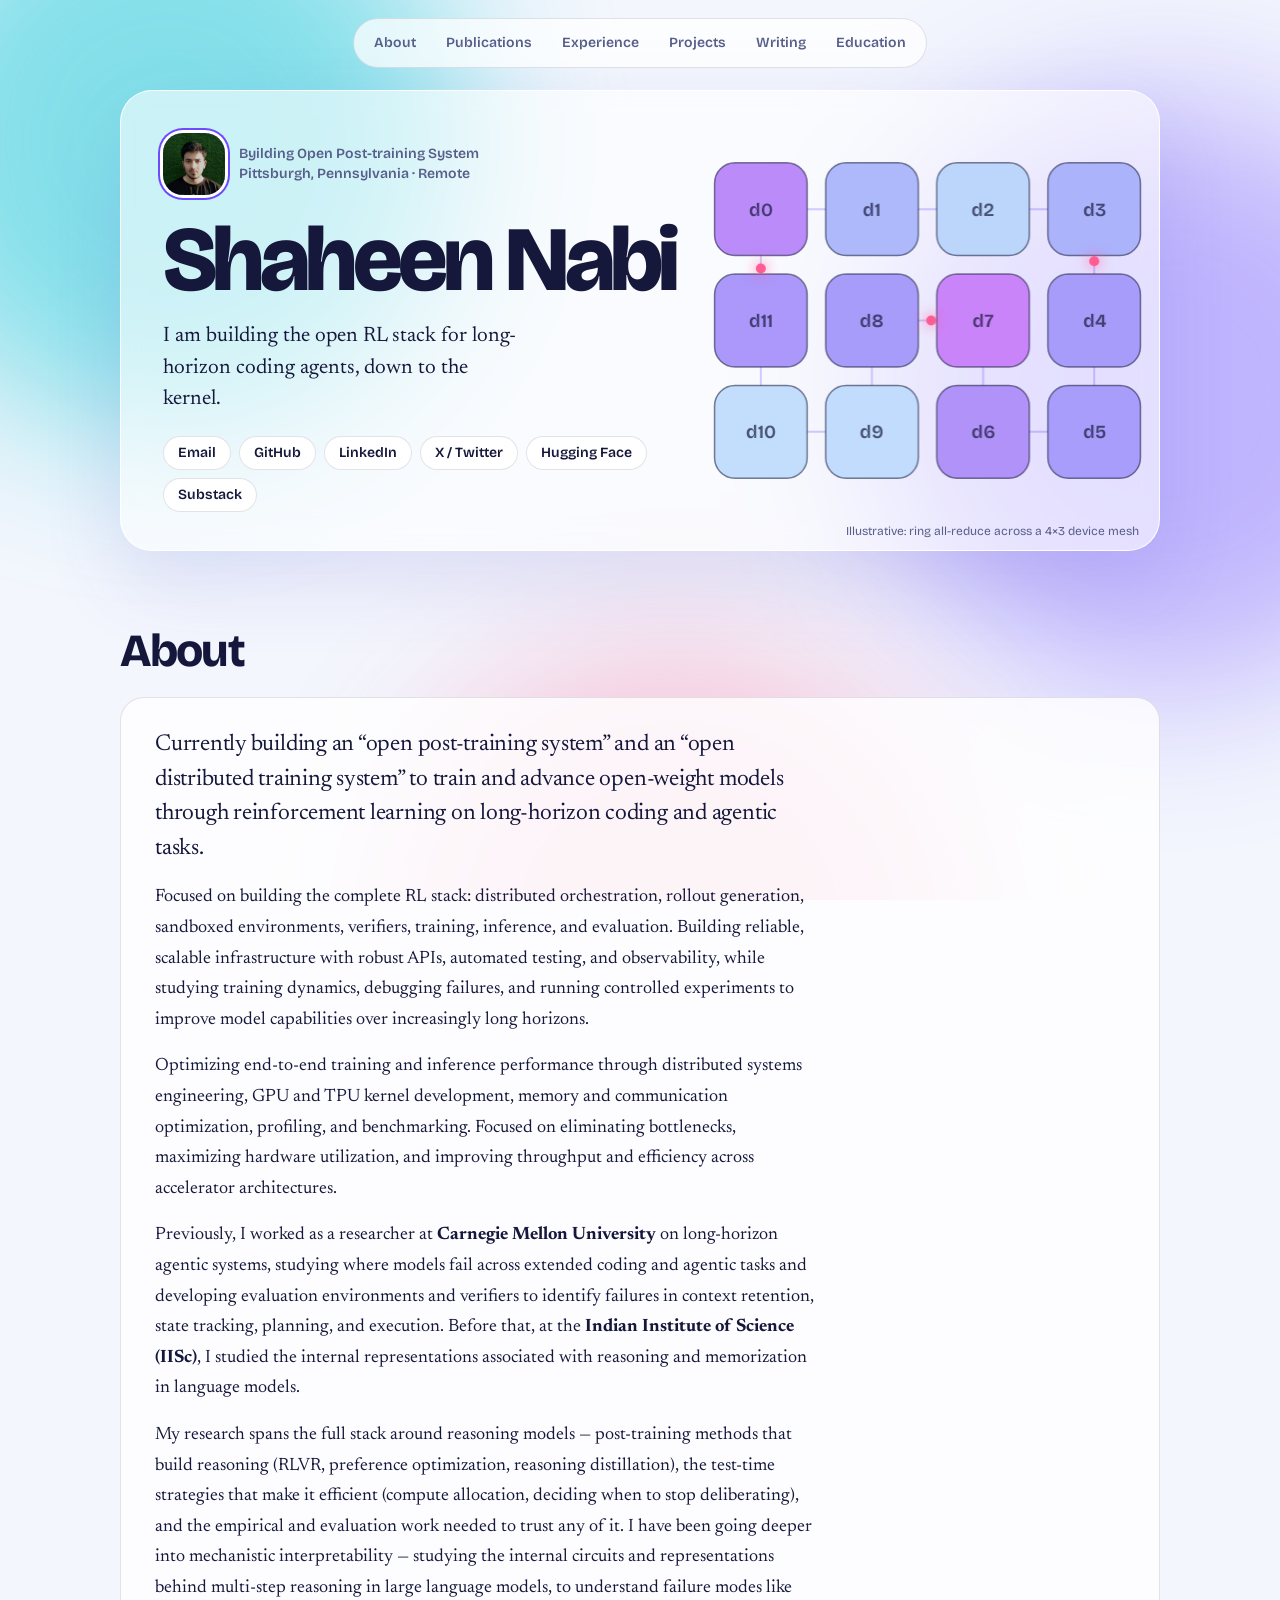
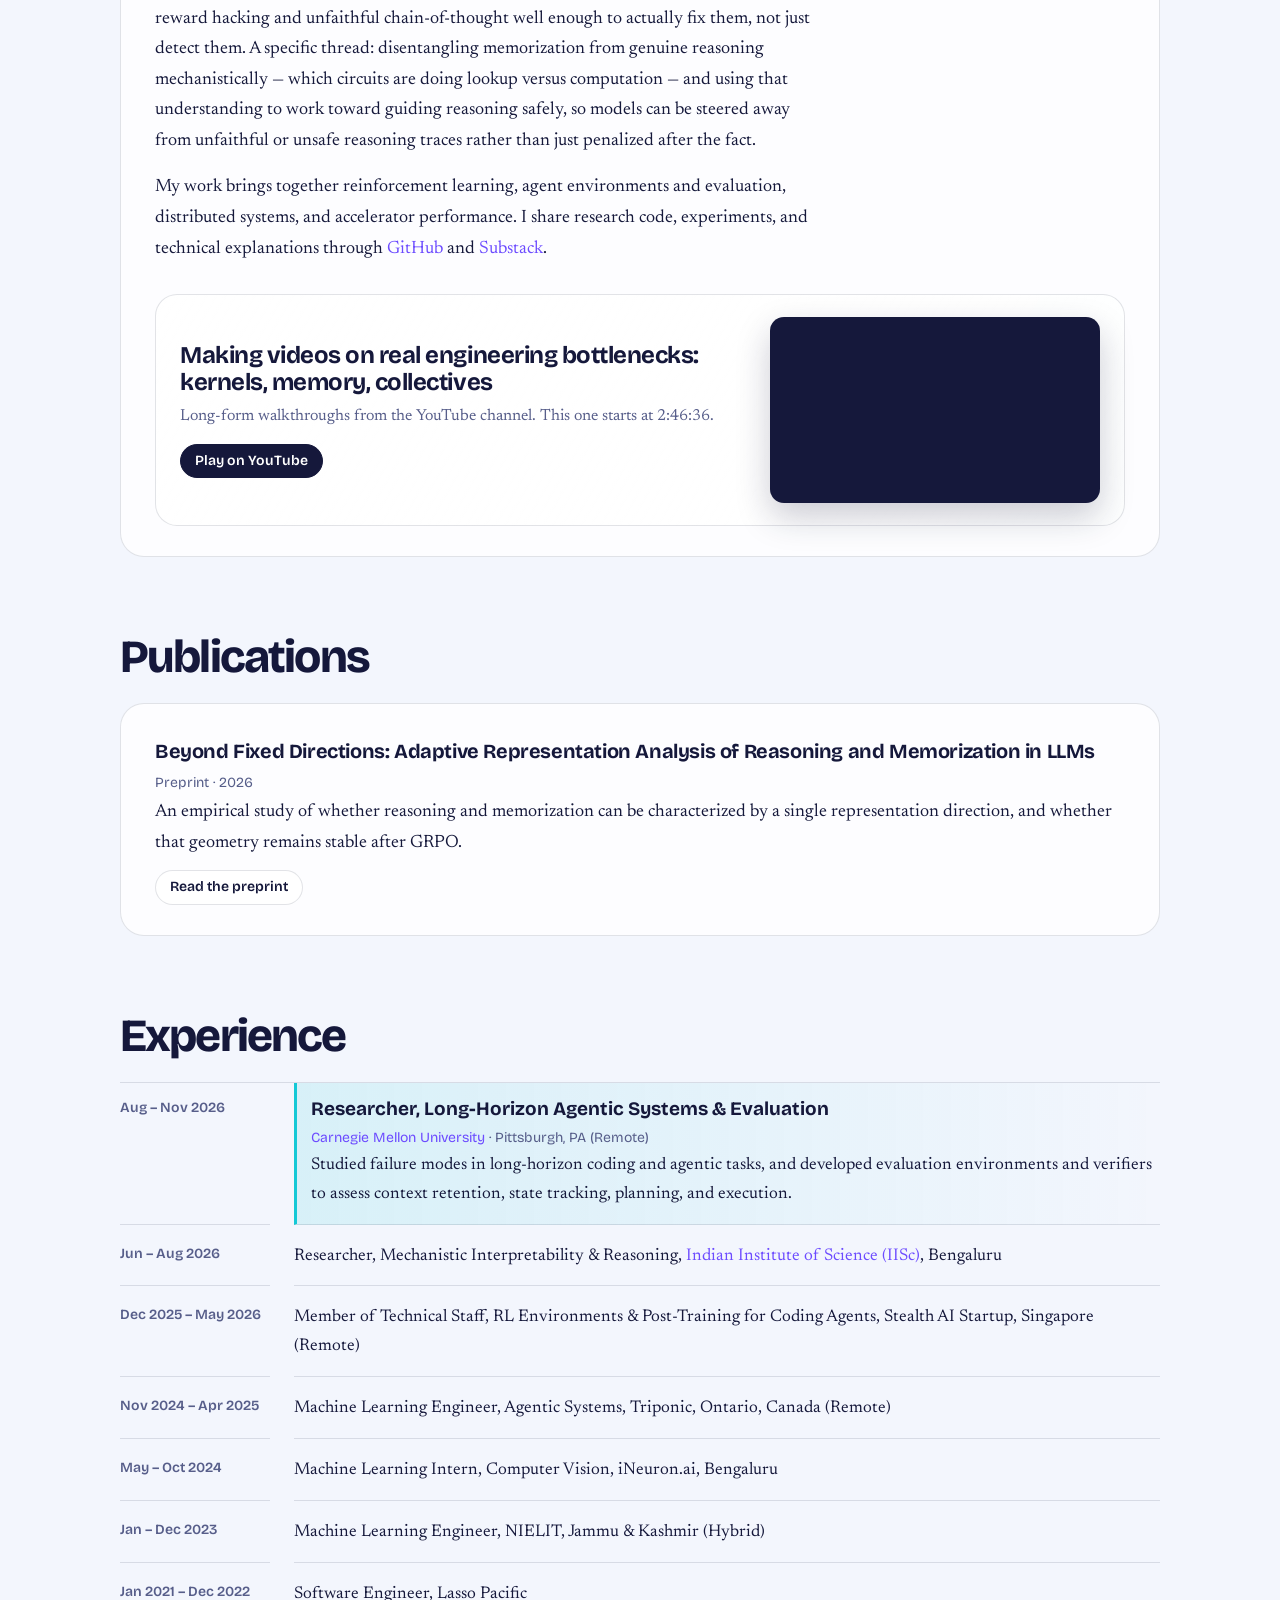
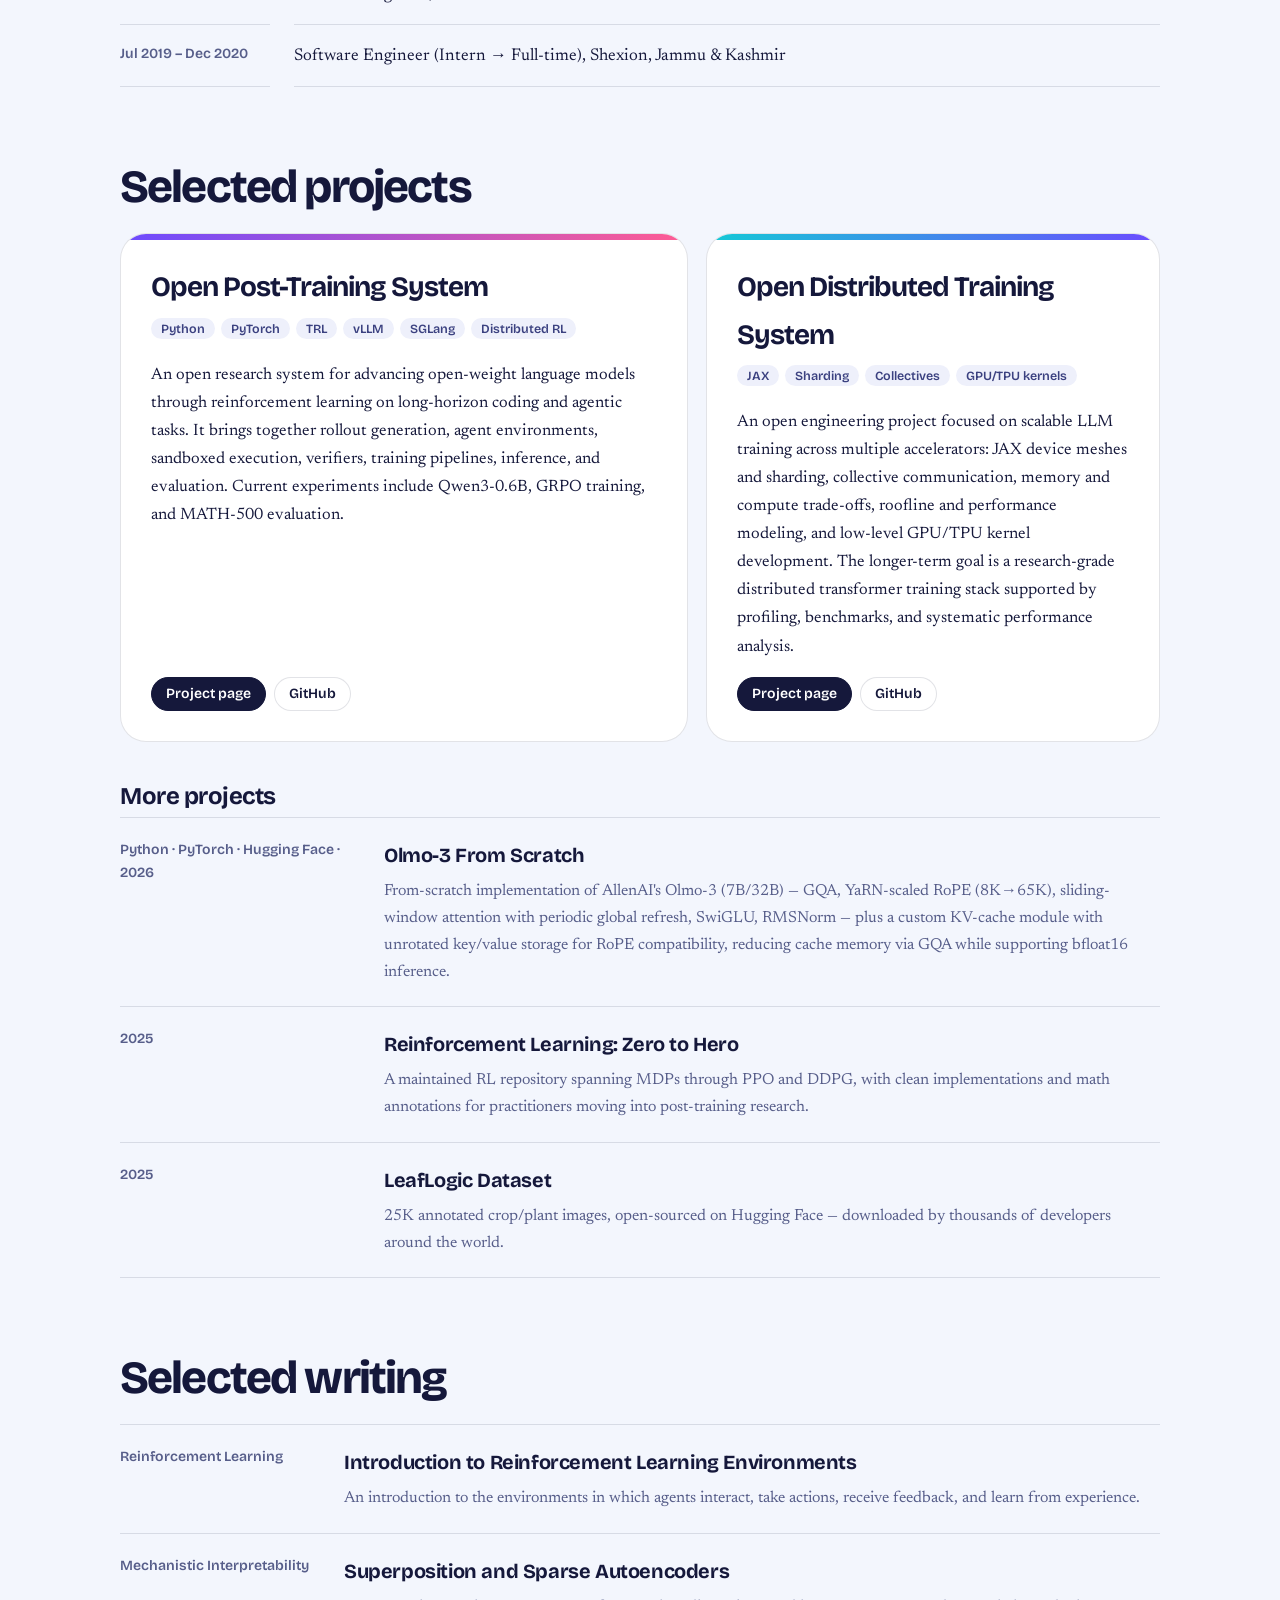
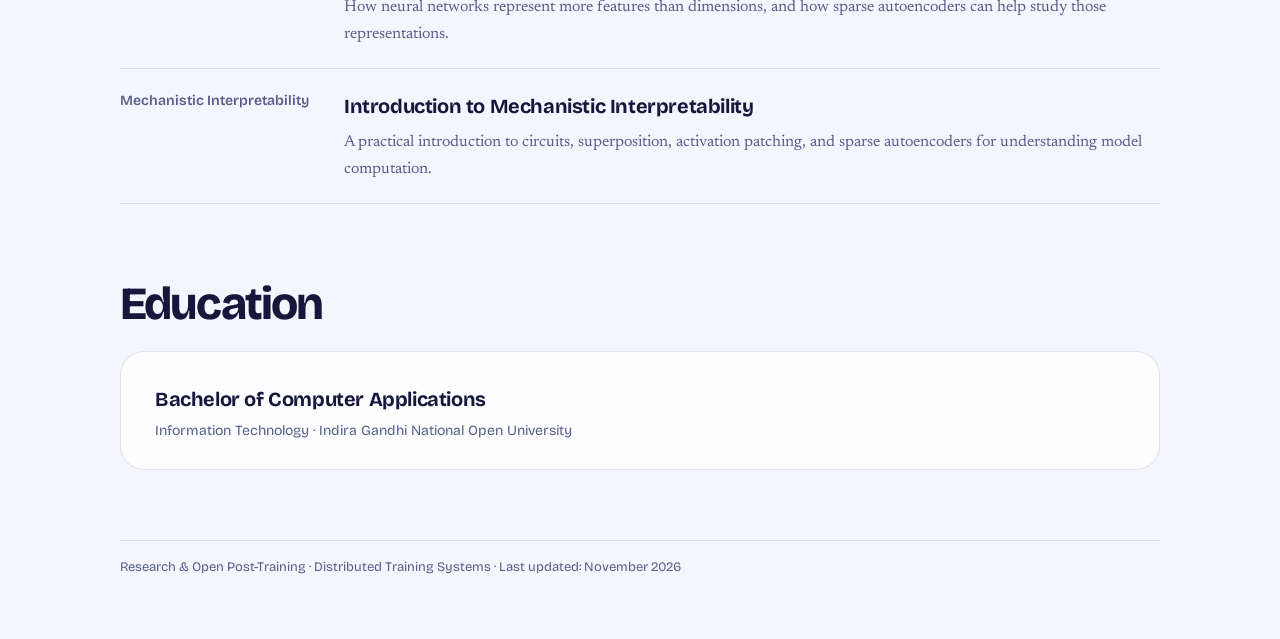
==== commit 606de6f6: "Update index.html" ====
--- a/index.html
+++ b/index.html
@@ -16,7 +16,7 @@
 
 <header class="stage">
   <div class="txt">
-    <div class="me"><img src="Shaheen-Nabi.jpg" alt="Shaheen Nabi"><span>Researcher @ Carnegie Mellon University<br>Pittsburgh, Pennsylvania · Remote</span></div>
+    <div class="me"><img src="Shaheen-Nabi.jpg" alt="Shaheen Nabi"><span>Byilding Open Post-training System<br>Pittsburgh, Pennsylvania · Remote</span></div>
     <h1>Shaheen Nabi</h1>
     <p class="lede">I am building the open RL stack for long-horizon coding agents, down to the kernel.</p>
     <div class="chips">
@@ -59,8 +59,7 @@
   <dt>Aug – Nov 2026</dt><dd class="now"><b>Researcher, Long-Horizon Agentic Systems &amp; Evaluation</b><span class="sub"><a href="https://www.cmu.edu/">Carnegie Mellon University</a> · Pittsburgh, PA (Remote)</span>Studied failure modes in long-horizon coding and agentic tasks, and developed evaluation environments and verifiers to assess context retention, state tracking, planning, and execution.</dd>
   <dt>Jun – Aug 2026</dt><dd>Researcher, Mechanistic Interpretability &amp; Reasoning, <a href="https://iisc.ac.in/">Indian Institute of Science (IISc)</a>, Bengaluru</dd>
   <dt>Dec 2025 – May 2026</dt><dd>Member of Technical Staff, RL Environments &amp; Post-Training for Coding Agents, Stealth AI Startup, Singapore (Remote)</dd>
-  <dt>May – Nov 2025</dt><dd>Machine Learning Engineer, Agentic Systems, Stealth AI Startup (Travel-Tech), Virginia, USA (Remote)</dd>
-  <dt>Nov 2024 – Apr 2025</dt><dd>Machine Learning Engineer, Agentic Systems, Stealth AI Startup (Travel-Tech), Ontario, Canada (Remote)</dd>
+  <dt>Nov 2024 – Apr 2025</dt><dd>Machine Learning Engineer, Agentic Systems, Triponic, Ontario, Canada (Remote)</dd>
   <dt>May – Oct 2024</dt><dd>Machine Learning Intern, Computer Vision, iNeuron.ai, Bengaluru</dd>
   <dt>Jan – Dec 2023</dt><dd>Machine Learning Engineer, NIELIT, Jammu &amp; Kashmir (Hybrid)</dd>
   <dt>Jan 2021 – Dec 2022</dt><dd>Software Engineer, Lasso Pacific</dd>
@@ -99,7 +98,7 @@
 <h2 id="education">Education</h2>
 <div class="sheet"><h3>Bachelor of Computer Applications</h3><span class="sub" style="margin:0">Information Technology · Indira Gandhi National Open University</span></div>
 
-<footer>Research &amp; Engineering · Long-Horizon Agents · Open Post-Training · Distributed Training Systems · Last updated: November 2026</footer>
+<footer>Research &amp; Open Post-Training · Distributed Training Systems · Last updated: November 2026</footer>
 </div>
 <script src="assets/site.js"></script>
 </body></html>
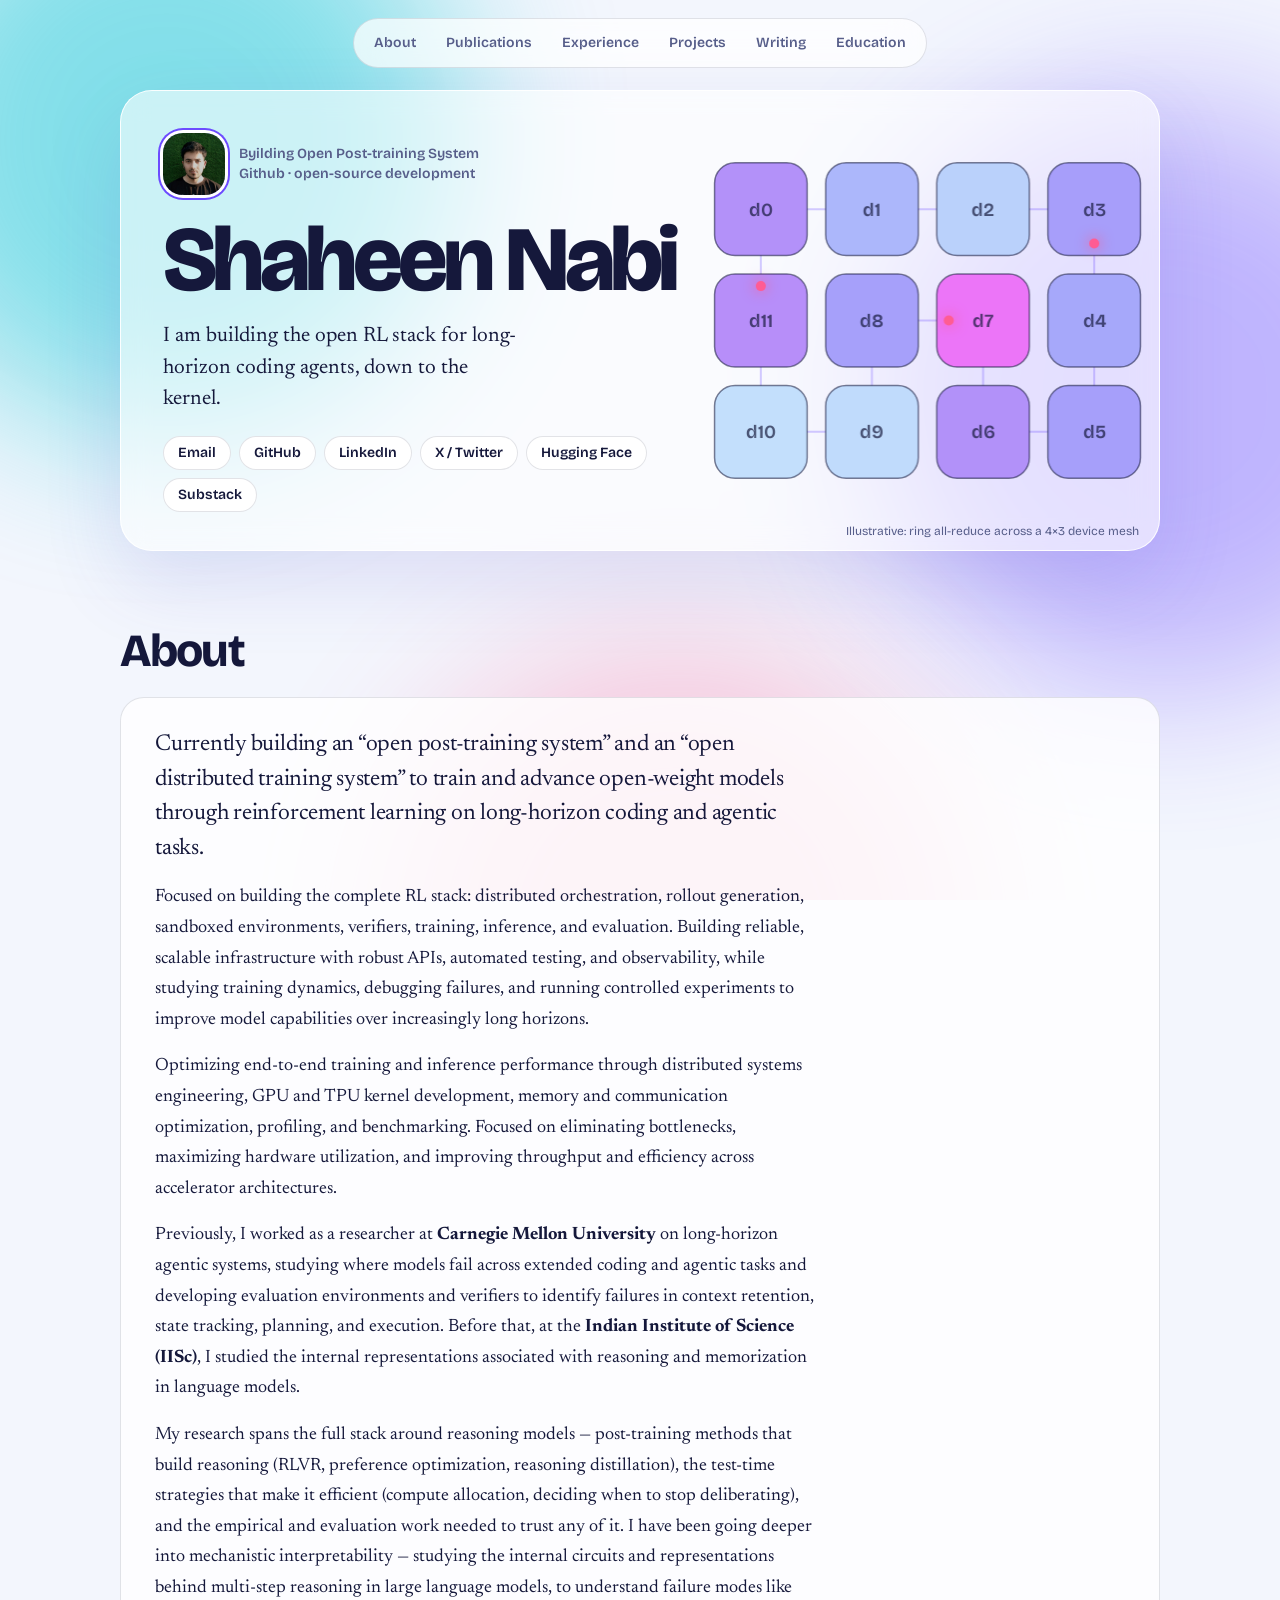
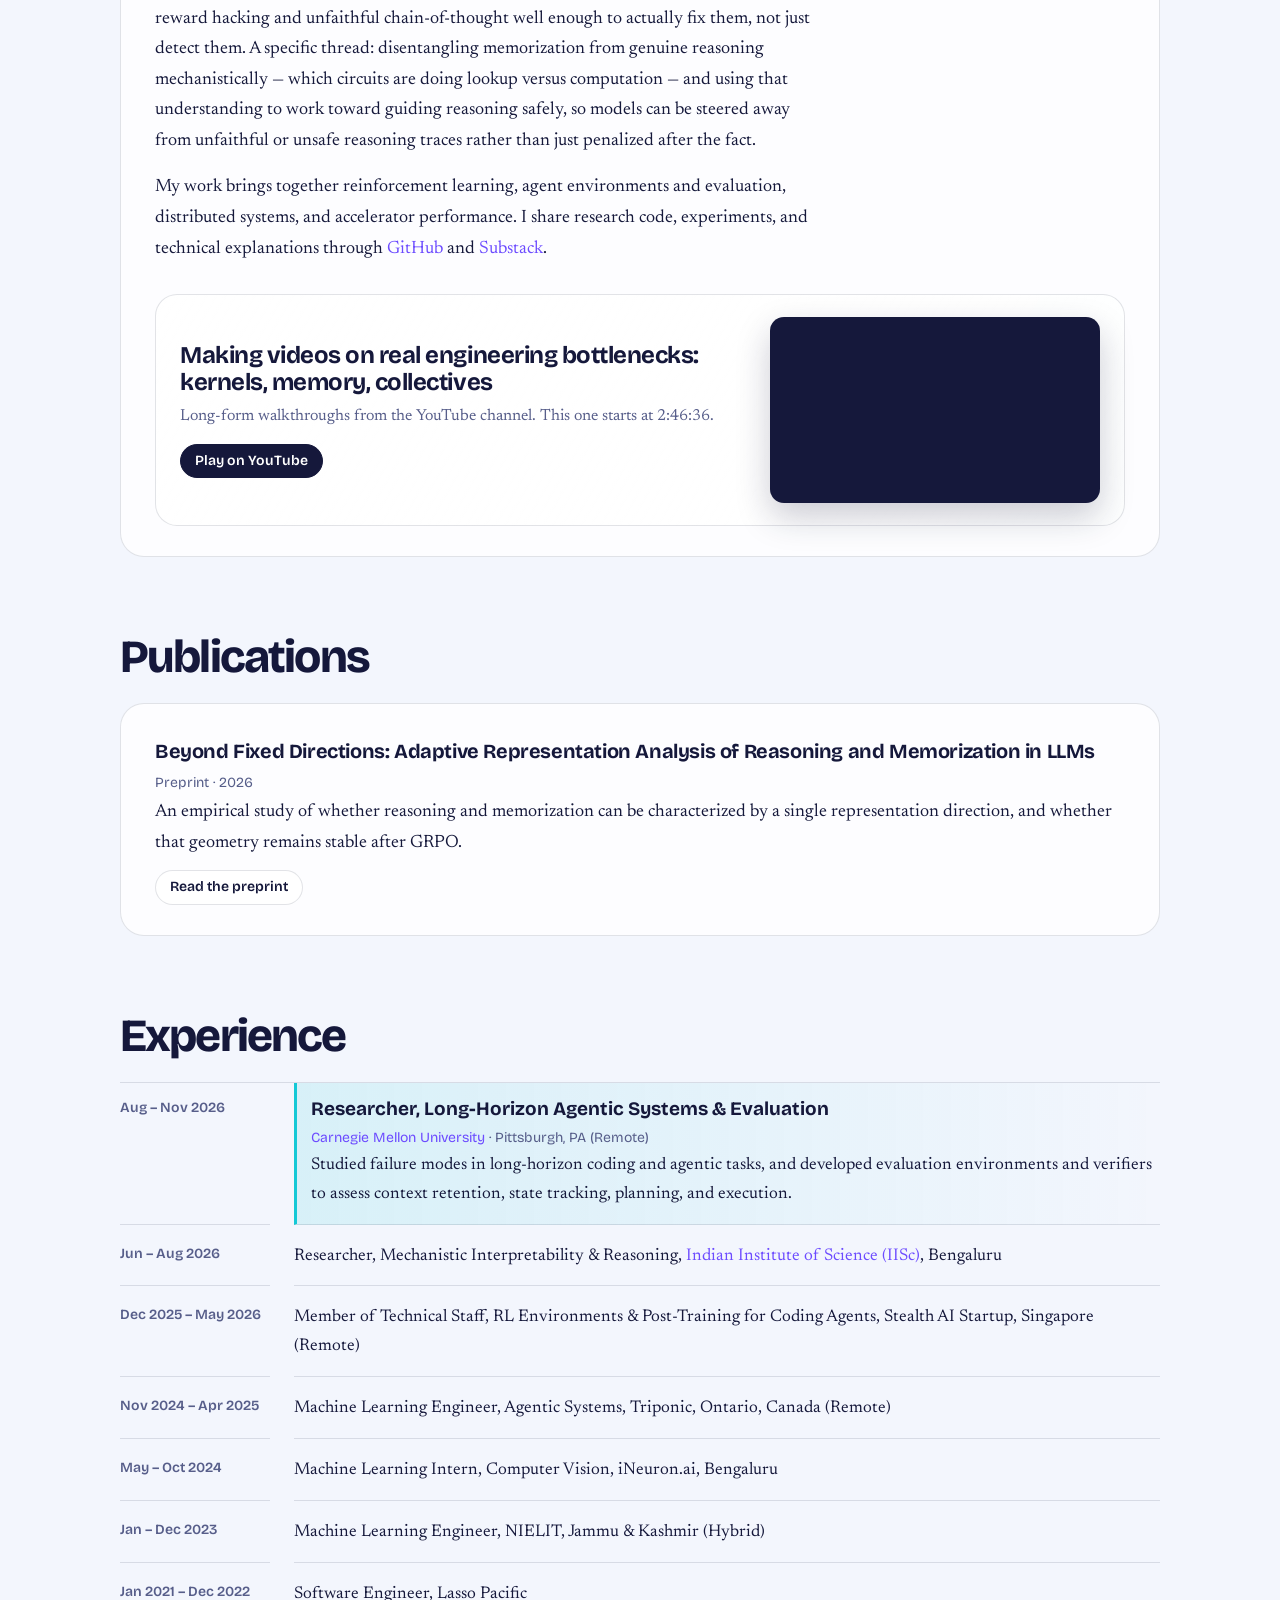
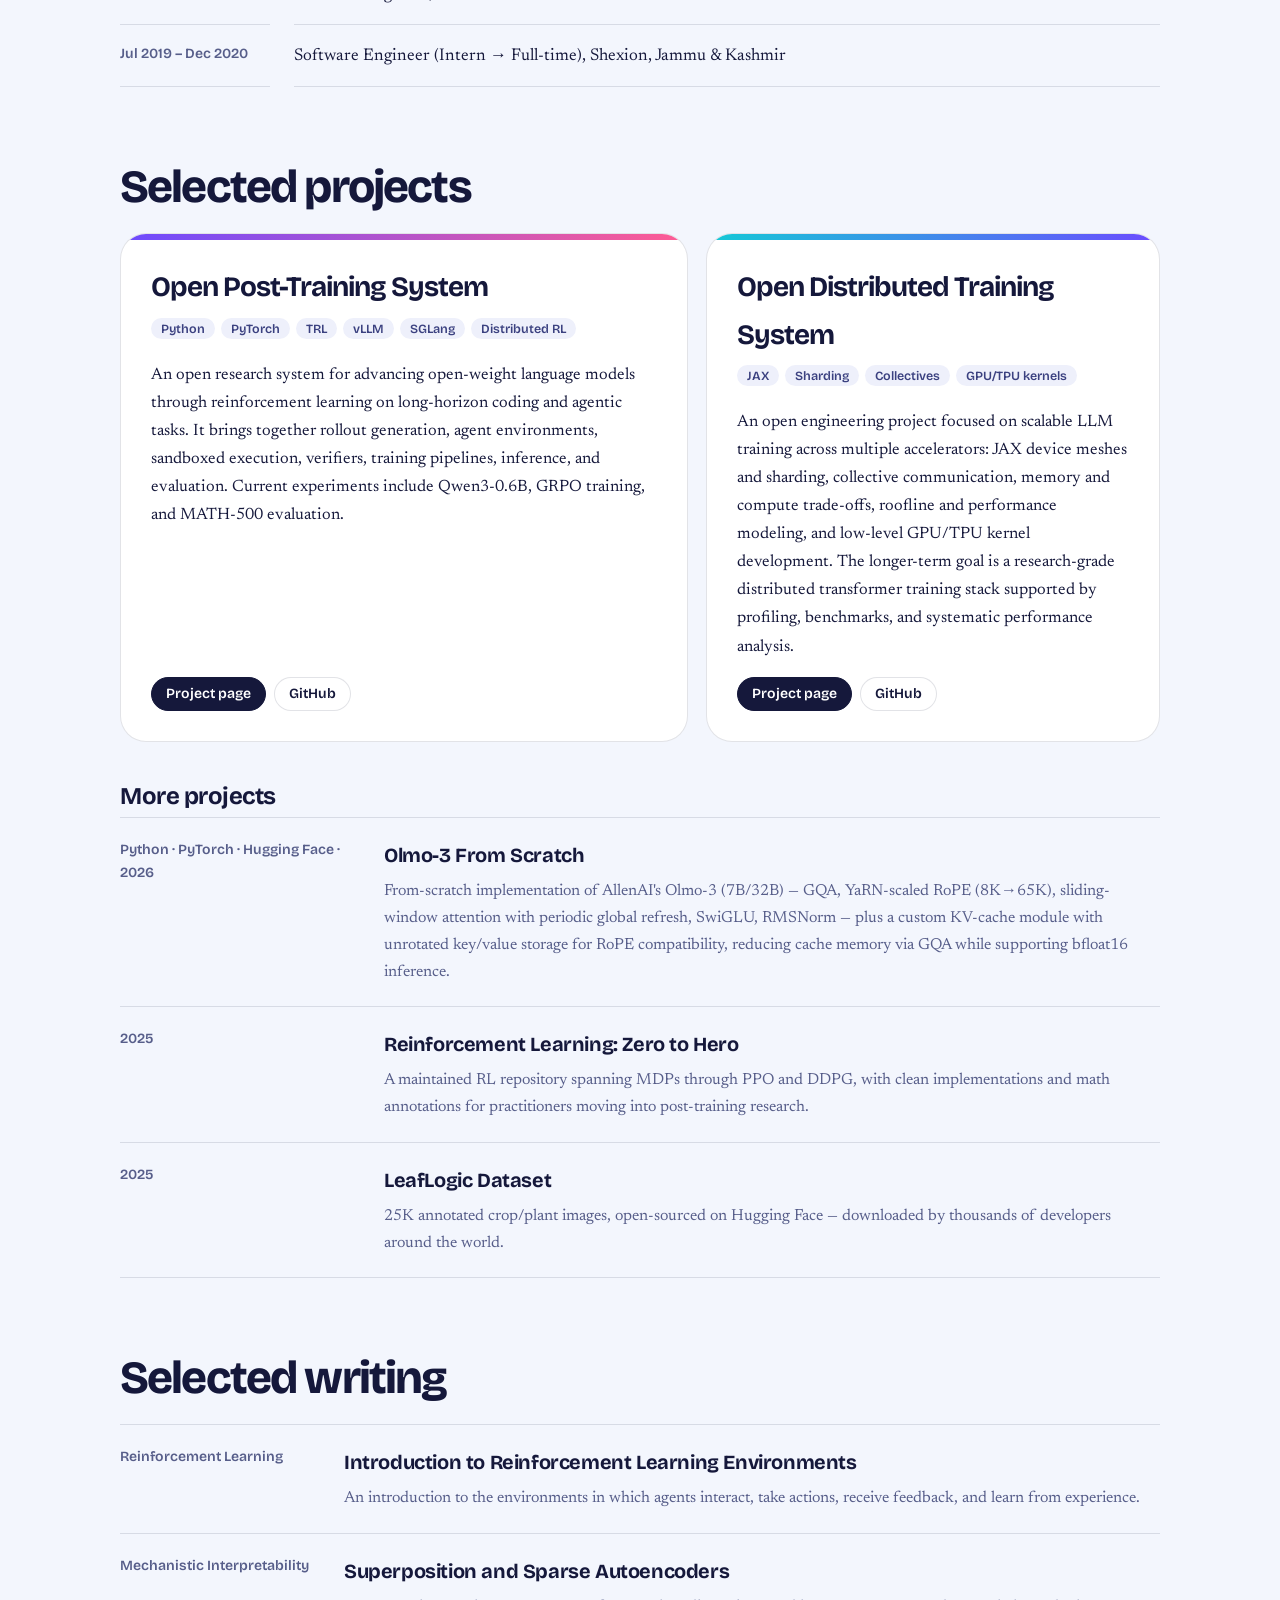
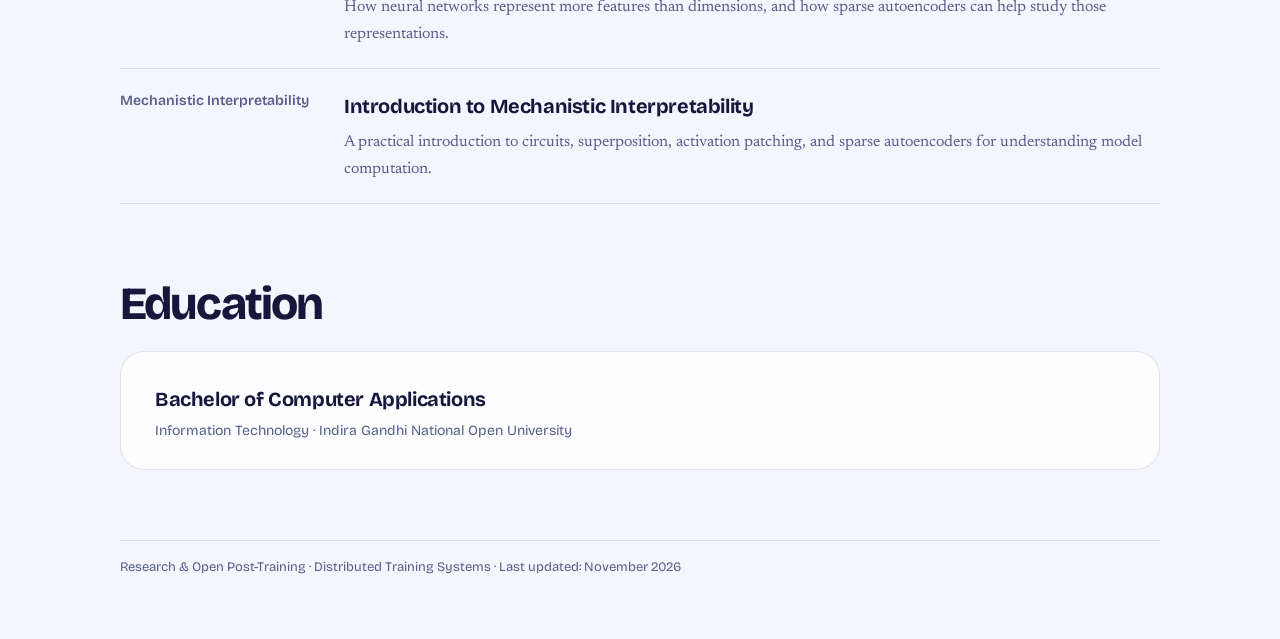
==== commit 41da759d: "Modify header description for clarity Updated the description in the header section to reflect GitHu" ====
--- a/index.html
+++ b/index.html
@@ -16,7 +16,7 @@
 
 <header class="stage">
   <div class="txt">
-    <div class="me"><img src="Shaheen-Nabi.jpg" alt="Shaheen Nabi"><span>Byilding Open Post-training System<br>Pittsburgh, Pennsylvania · Remote</span></div>
+    <div class="me"><img src="Shaheen-Nabi.jpg" alt="Shaheen Nabi"><span>Byilding Open Post-training System<br>Github · open-source development</span></div>
     <h1>Shaheen Nabi</h1>
     <p class="lede">I am building the open RL stack for long-horizon coding agents, down to the kernel.</p>
     <div class="chips">
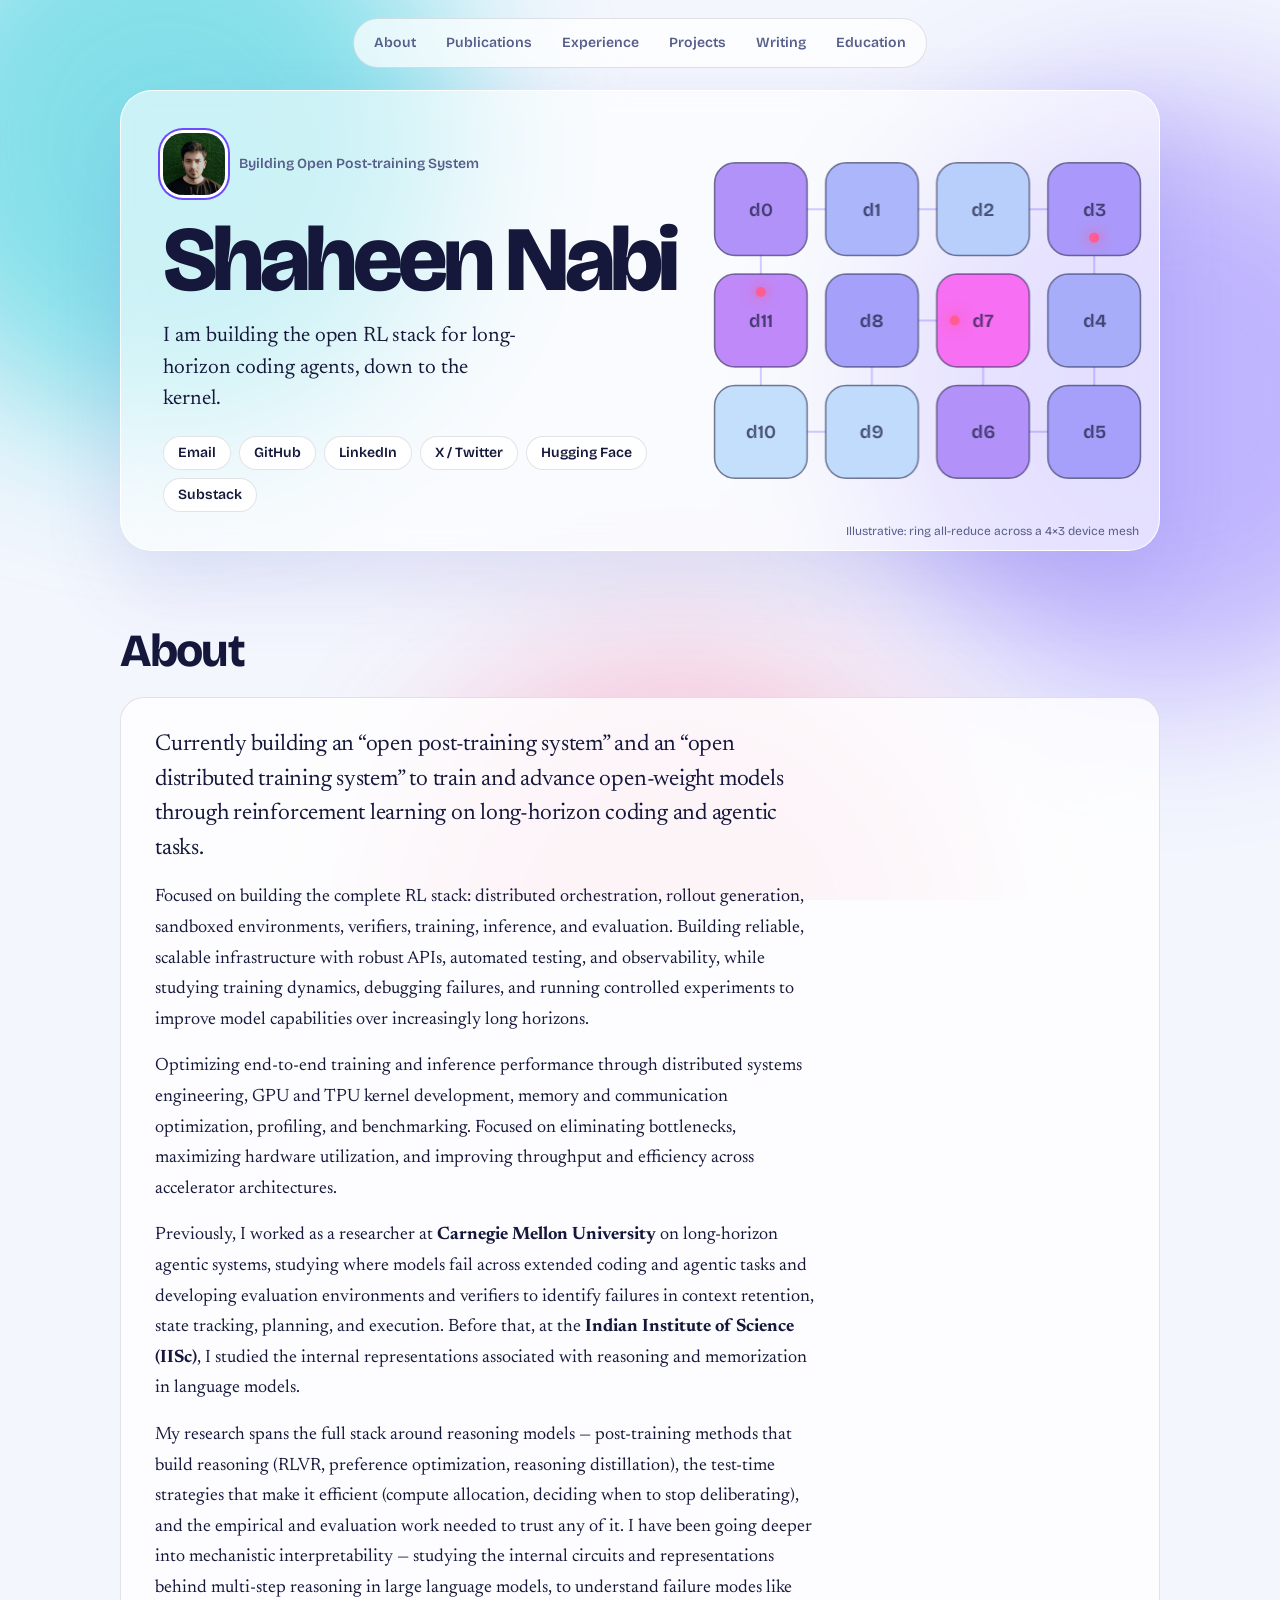
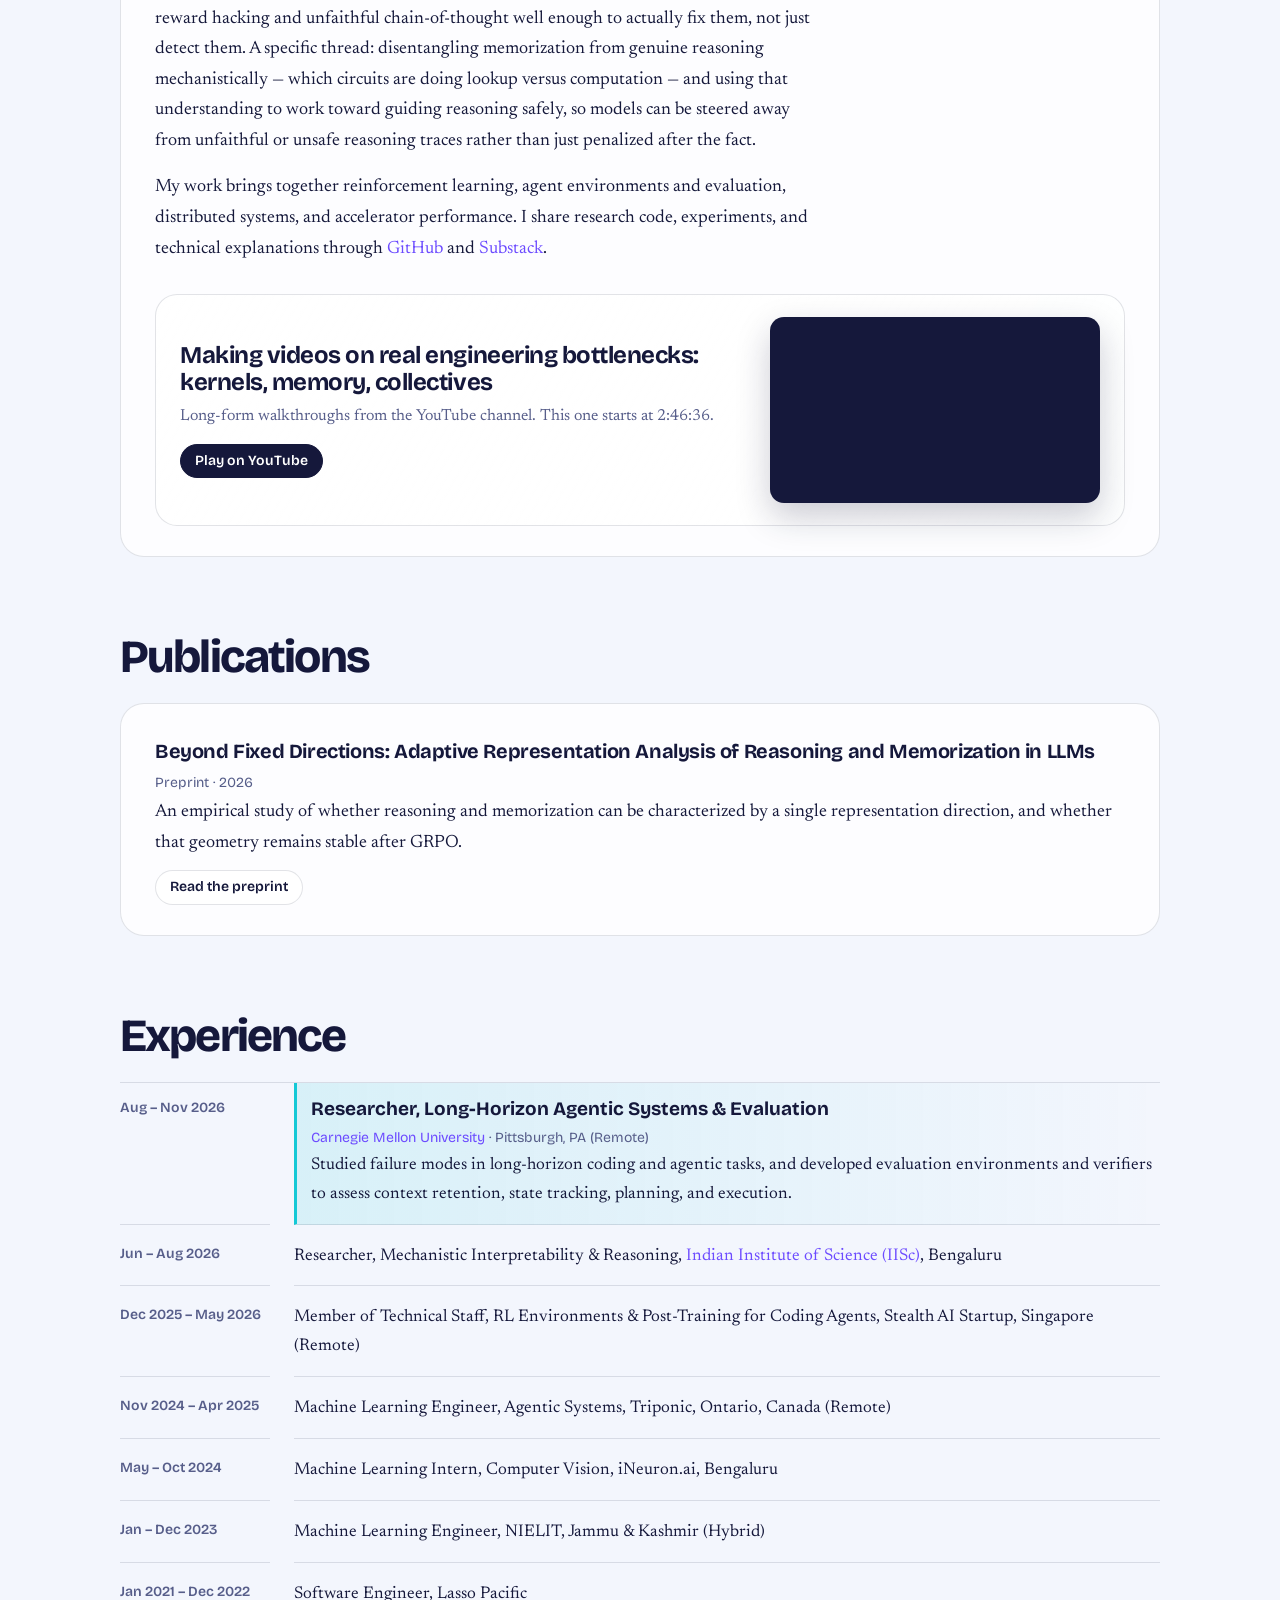
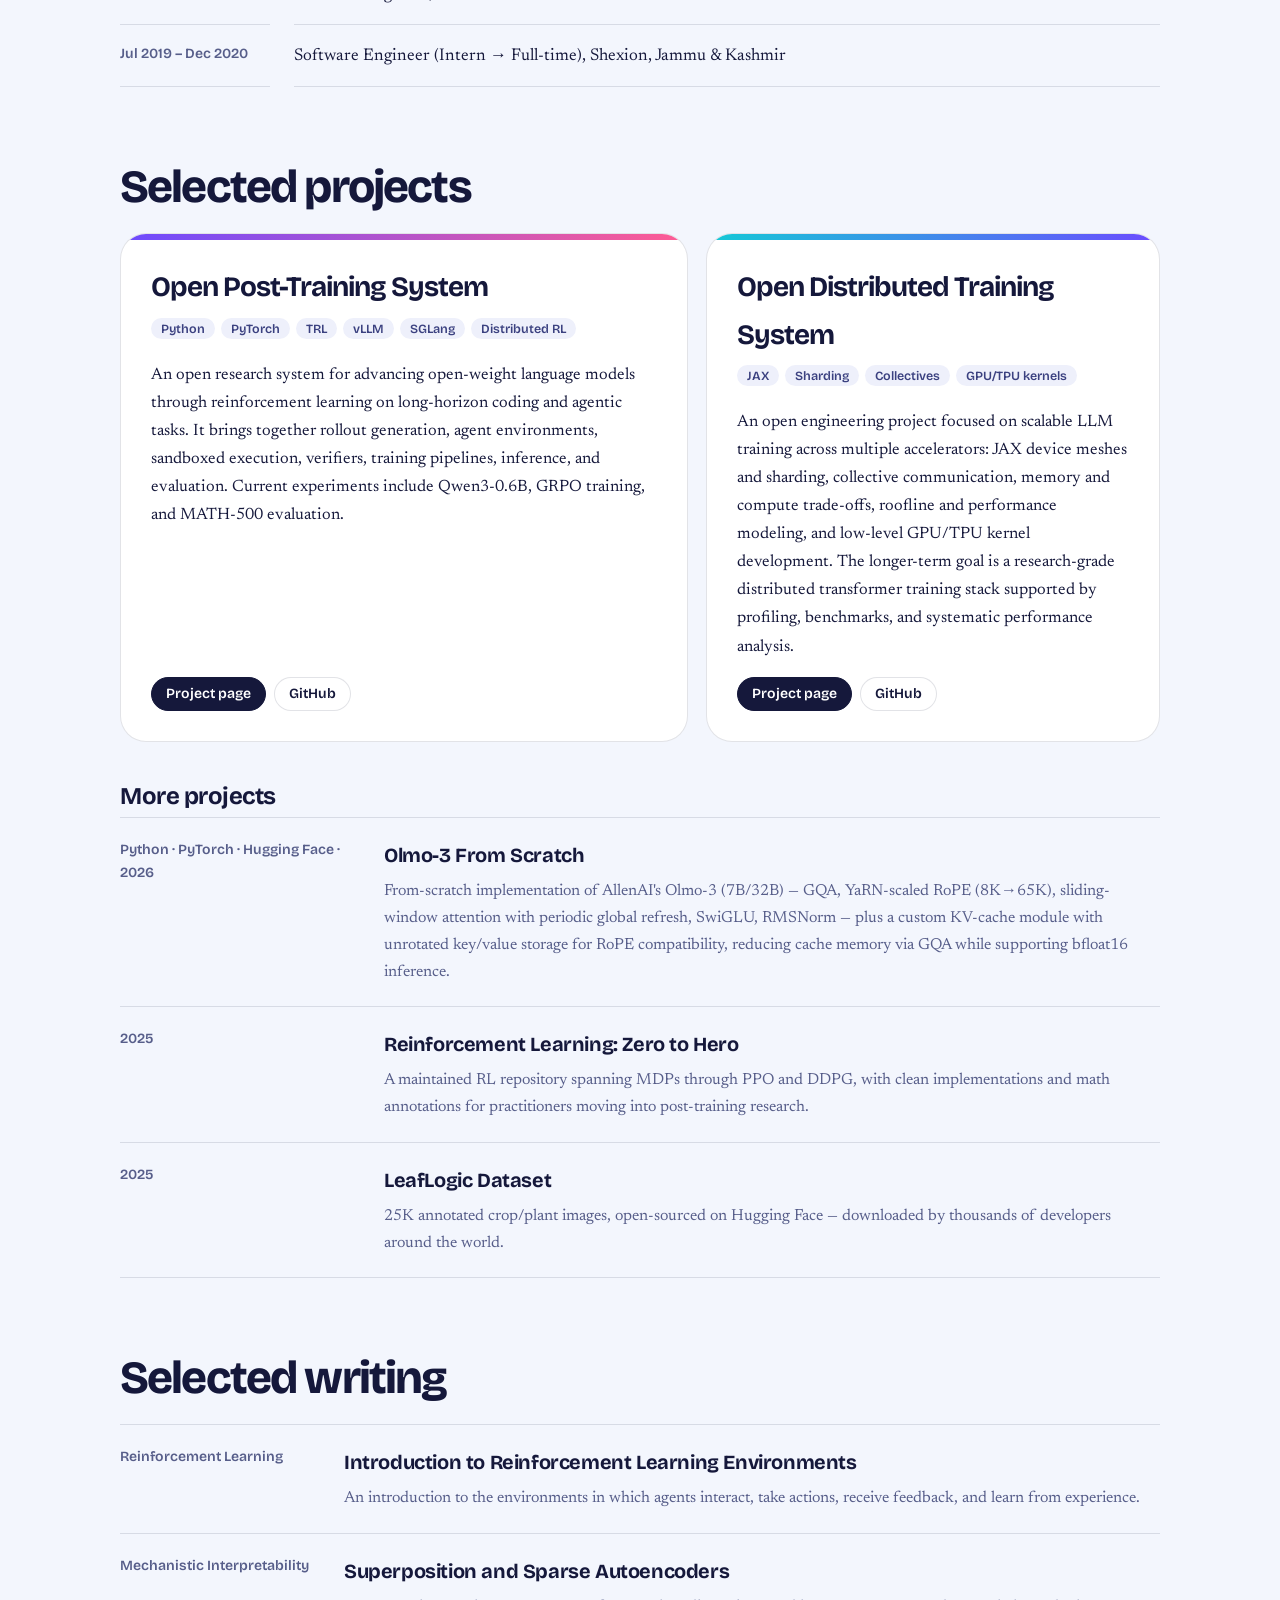
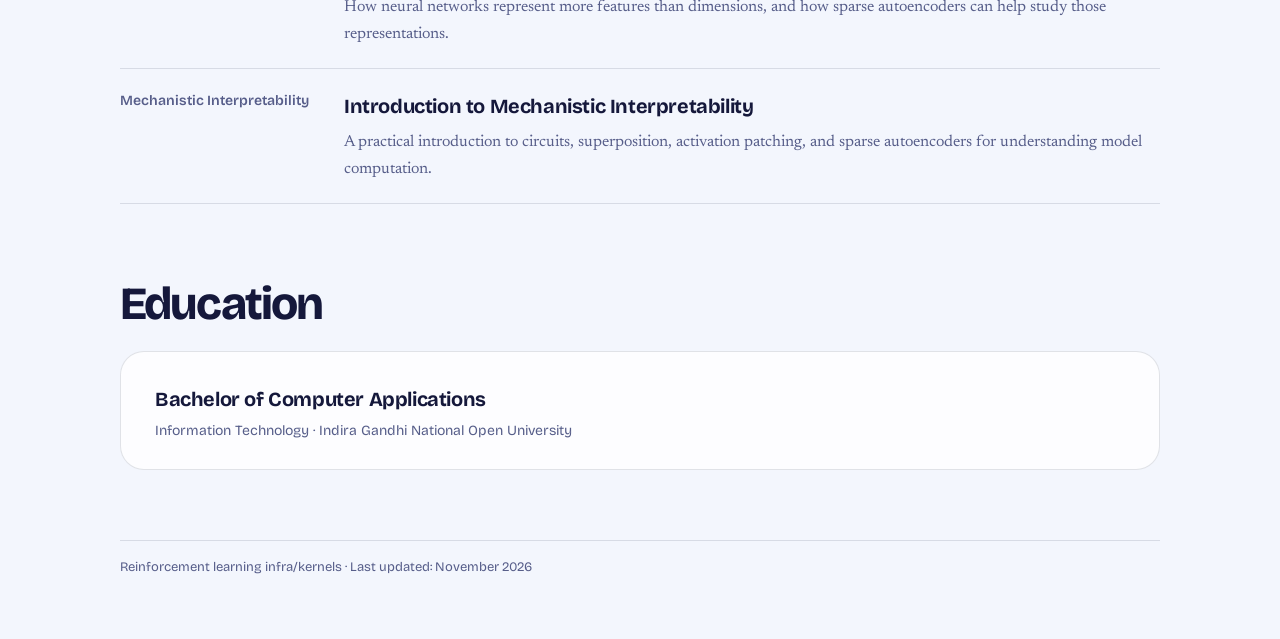
==== commit 1f31ca5b: "Update index.html" ====
--- a/index.html
+++ b/index.html
@@ -16,7 +16,7 @@
 
 <header class="stage">
   <div class="txt">
-    <div class="me"><img src="Shaheen-Nabi.jpg" alt="Shaheen Nabi"><span>Byilding Open Post-training System<br>Github · open-source development</span></div>
+    <div class="me"><img src="Shaheen-Nabi.jpg" alt="Shaheen Nabi"><span>Byilding Open Post-training System<br></span></div>
     <h1>Shaheen Nabi</h1>
     <p class="lede">I am building the open RL stack for long-horizon coding agents, down to the kernel.</p>
     <div class="chips">
@@ -98,7 +98,7 @@
 <h2 id="education">Education</h2>
 <div class="sheet"><h3>Bachelor of Computer Applications</h3><span class="sub" style="margin:0">Information Technology · Indira Gandhi National Open University</span></div>
 
-<footer>Research &amp; Open Post-Training · Distributed Training Systems · Last updated: November 2026</footer>
+<footer>Reinforcement learning infra/kernels · Last updated: November 2026</footer>
 </div>
 <script src="assets/site.js"></script>
 </body></html>
